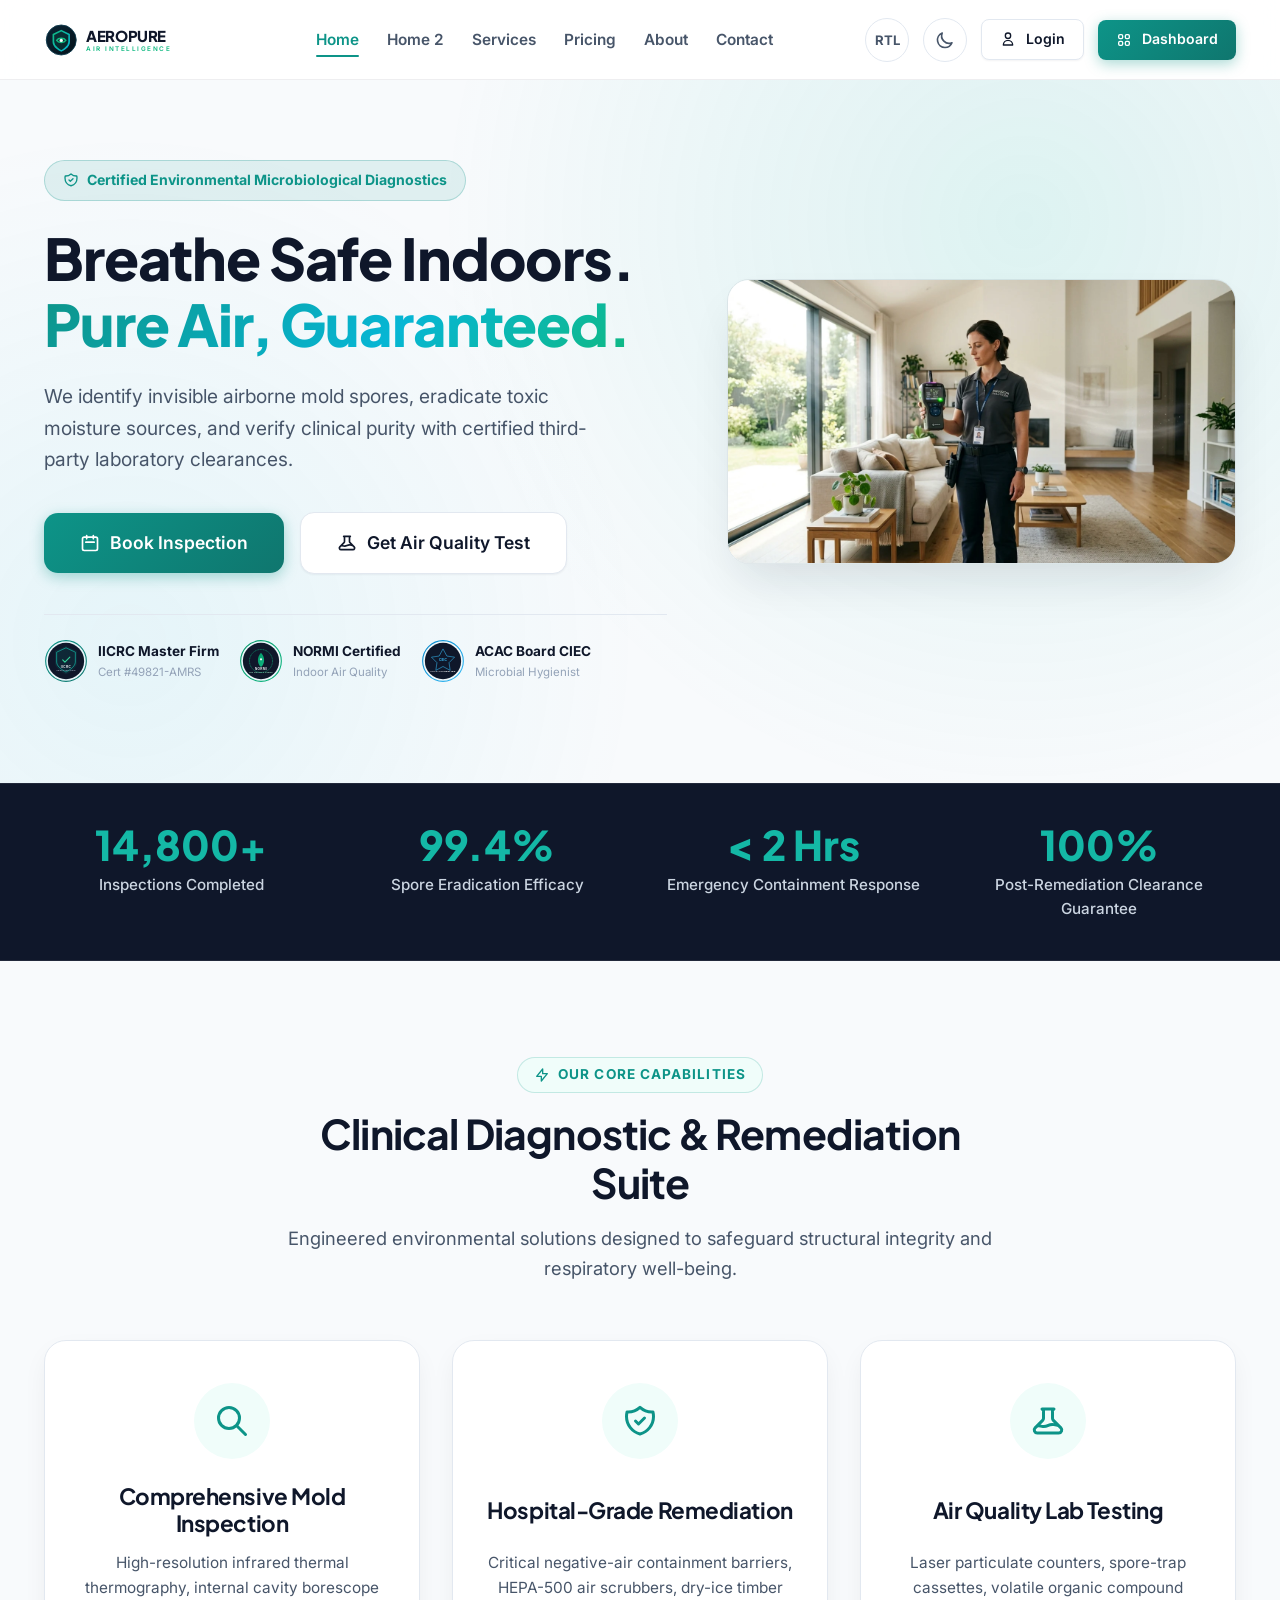
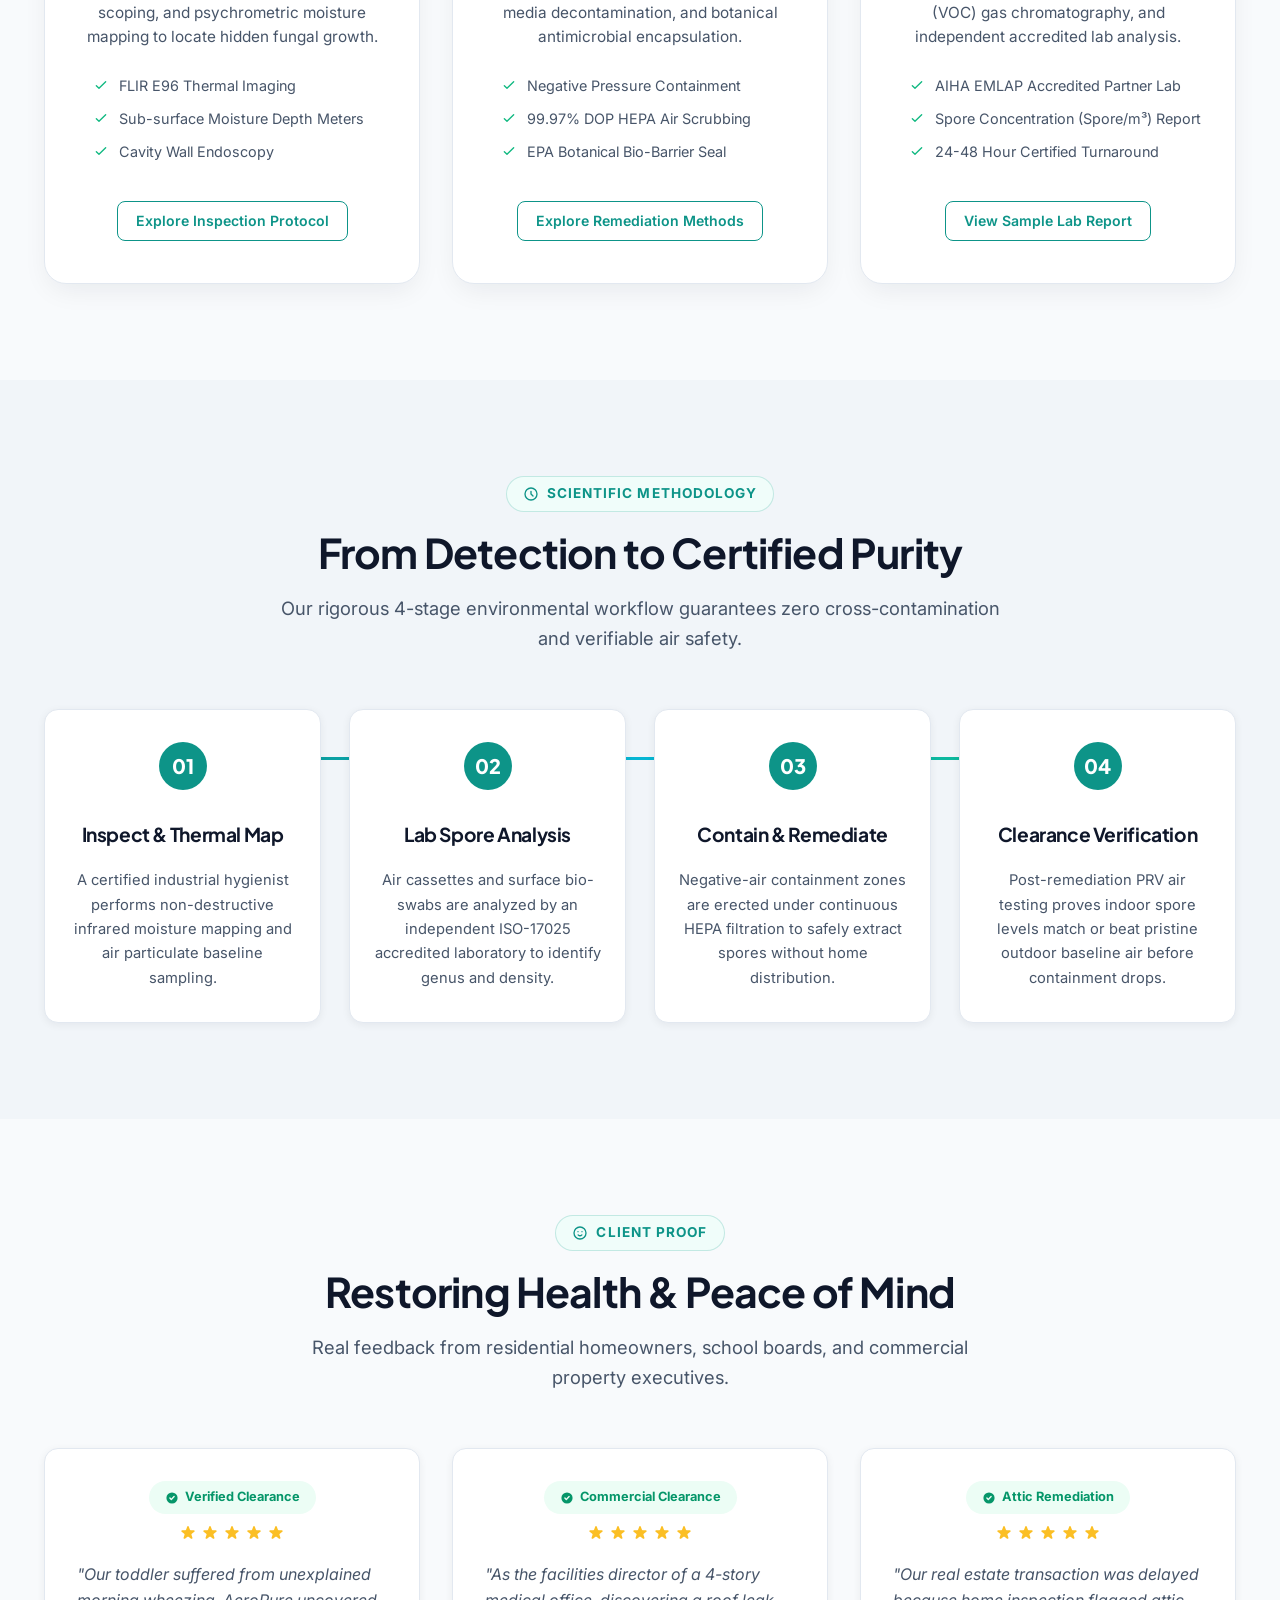
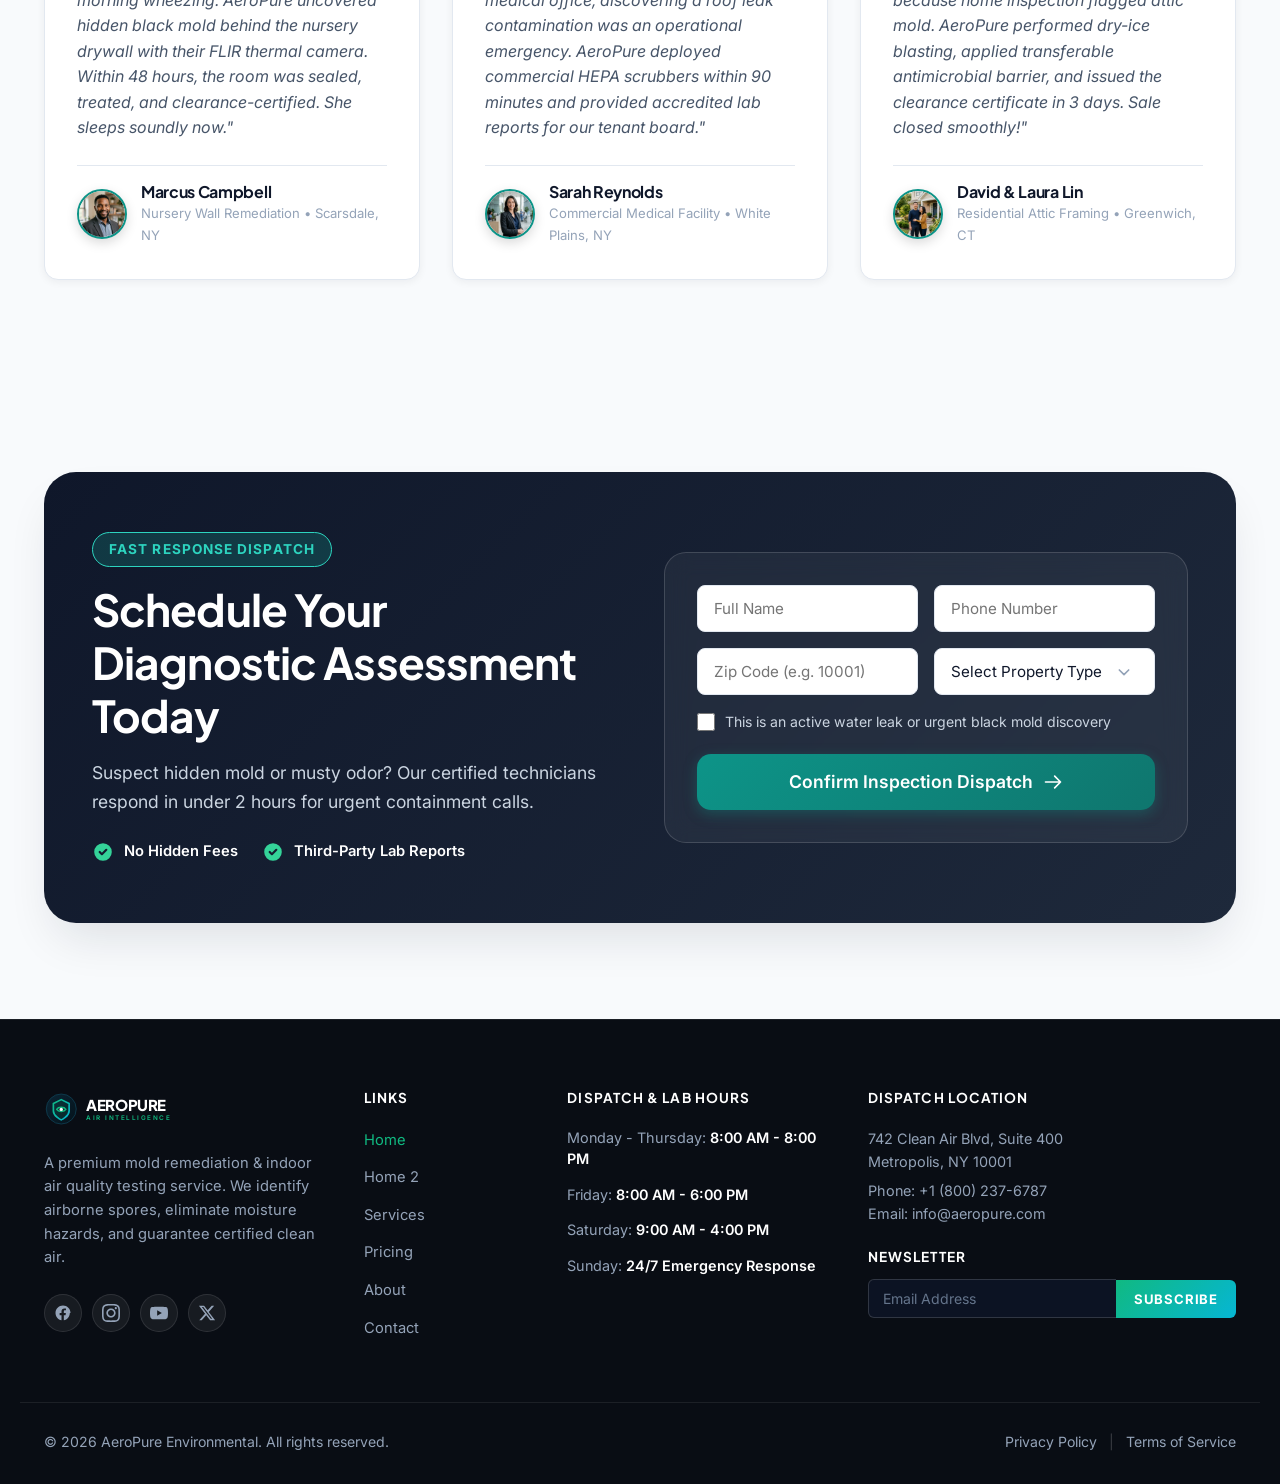
==== index.html @ 7d89300d "1" ====
<!DOCTYPE html>
<html lang="en" data-theme="light" dir="ltr">
<head>
  <meta charset="UTF-8">
  <meta name="viewport" content="width=device-width, initial-scale=1.0">
  <title>AeroPure | Mold Remediation & Air Quality Testing</title>
  <meta name="description" content="Certified mold inspection, medical-grade remediation & air quality lab testing. Breathe safe with IICRC-certified hygienists and 100% clearance guarantee.">
  <meta name="keywords" content="mold remediation, air quality testing, mold inspection, indoor air quality, toxic mold removal, IICRC certified">
  <link rel="canonical" href="https://aeropure-environmental.com/">
  
  <!-- OpenGraph / Social -->
  <meta property="og:type" content="website">
  <meta property="og:title" content="AeroPure | Mold Remediation & Air Quality Testing">
  <meta property="og:description" content="Certified mold inspection, medical-grade remediation & air quality lab testing. Breathe safe indoors.">
  <meta property="og:image" content="assets/images/hero-technician.webp">

  <!-- Favicon -->
  <link rel="icon" type="image/svg+xml" href="assets/images/favicon.svg">

  <!-- Core Stylesheets -->
  <link rel="stylesheet" href="assets/css/style.css">
  <link rel="stylesheet" href="assets/css/dark-mode.css">
  <link rel="stylesheet" href="assets/css/rtl.css">

  <!-- JSON-LD LocalBusiness & Service Schema -->
  <script type="application/ld+json">
  {
    "@context": "https://schema.org",
    "@type": "LocalBusiness",
    "name": "AeroPure Environmental Health Services",
    "image": "assets/images/hero-technician.webp",
    "telephone": "+1-800-237-6787",
    "email": "dispatch@aeropure-environmental.com",
    "address": {
      "@type": "PostalAddress",
      "streetAddress": "742 Clean Air Boulevard, Suite 400",
      "addressLocality": "Metro City",
      "addressRegion": "NY",
      "postalCode": "10001",
      "addressCountry": "US"
    },
    "geo": {
      "@type": "GeoCoordinates",
      "latitude": 40.7128,
      "longitude": -74.0060
    },
    "openingHoursSpecification": {
      "@type": "OpeningHoursSpecification",
      "dayOfWeek": ["Monday","Tuesday","Wednesday","Thursday","Friday","Saturday","Sunday"],
      "opens": "00:00",
      "closes": "23:59"
    },
    "hasOfferCatalog": {
      "@type": "OfferCatalog",
      "name": "Environmental Diagnostics & Remediation",
      "itemListElement": [
        {
          "@type": "Offer",
          "itemOffered": {
            "@type": "Service",
            "name": "Thermal Infrared Mold Inspection"
          }
        },
        {
          "@type": "Offer",
          "itemOffered": {
            "@type": "Service",
            "name": "Laboratory Spore Trap Air Quality Testing"
          }
        },
        {
          "@type": "Offer",
          "itemOffered": {
            "@type": "Service",
            "name": "Medical-Grade Negative Air Remediation"
          }
        }
      ]
    }
  }
  </script>
</head>
<body>

  <!-- Site Header -->
  <header class="site-header" id="siteHeader">
    <div class="container header-inner">
      <!-- Brand Logo -->
      <a href="index.html" class="brand-logo" aria-label="AeroPure Environmental Homepage">
        <svg viewBox="0 0 240 50" width="180" height="38">
          <defs>
            <linearGradient id="logo-bg-grad" x1="0%" y1="0%" x2="100%" y2="100%">
              <stop offset="0%" stop-color="#0B2535"/>
              <stop offset="100%" stop-color="#04121A"/>
            </linearGradient>
            <linearGradient id="logo-grad" x1="0%" y1="0%" x2="100%" y2="100%">
              <stop offset="0%" stop-color="#10B981"/>
              <stop offset="100%" stop-color="#06B6D4"/>
            </linearGradient>
          </defs>
          <g transform="translate(2, 4)">
            <circle cx="21" cy="21" r="20" fill="url(#logo-bg-grad)" stroke="#0E3B4F" stroke-width="1.2"/>
            <path d="M21 8.5 L31.5 13.8 V23.5 C31.5 30.5 21 35.5 21 35.5 C21 35.5 10.5 30.5 10.5 23.5 V13.8 Z" fill="rgba(16, 185, 129, 0.12)" stroke="url(#logo-grad)" stroke-width="2.2" stroke-linejoin="round" stroke-linecap="round"/>
            <path d="M14.8 21.5 C17 17.8 25 17.8 27.2 21.5 C25 25.2 17 25.2 14.8 21.5 Z" fill="none" stroke="#10B981" stroke-width="1.8" stroke-linejoin="round"/>
            <circle cx="21" cy="21.5" r="2.2" fill="#FFFFFF"/>
          </g>
          <text x="56" y="27" font-family="'Plus Jakarta Sans', sans-serif" font-size="20" font-weight="800" fill="currentColor" letter-spacing="-0.5">AEROPURE</text>
          <text x="56" y="40" font-family="'Inter', sans-serif" font-size="8.5" font-weight="600" fill="#10B981" letter-spacing="2">AIR INTELLIGENCE</text>
        </svg>
      </a>

      <!-- Primary Navigation -->
      <nav class="main-nav" aria-label="Primary Navigation">
        <ul class="nav-links">
          <li><a href="index.html" class="nav-link active">Home</a></li>
          <li><a href="pages/home-2.html" class="nav-link">Home 2</a></li>
          <li><a href="pages/services.html" class="nav-link">Services</a></li>
          <li><a href="pages/pricing.html" class="nav-link">Pricing</a></li>
          <li><a href="pages/about.html" class="nav-link">About</a></li>
          <li><a href="pages/contact.html" class="nav-link">Contact</a></li>
        </ul>
      </nav>

      <!-- Action Utilities -->
      <div class="header-actions">
        <!-- RTL Switcher -->
        <button type="button" class="icon-toggle-btn rtl-toggle-btn" title="Toggle RTL / LTR layout" aria-label="Toggle RTL layout">
          <span style="font-weight:700; font-size:0.82rem;">RTL</span>
        </button>

        <!-- Dark/Light Mode Switcher -->
        <button type="button" class="icon-toggle-btn theme-toggle-btn" title="Toggle Dark/Light Mode" aria-label="Toggle theme">
          <svg class="icon-moon" fill="none" stroke="currentColor" viewBox="0 0 24 24">
            <path stroke-linecap="round" stroke-linejoin="round" stroke-width="2" d="M20.354 15.354A9 9 0 018.646 3.646 9.003 9.003 0 0012 21a9.003 9.003 0 008.354-5.646z"/>
          </svg>
          <svg class="icon-sun" fill="none" stroke="currentColor" viewBox="0 0 24 24" style="display:none;">
            <path stroke-linecap="round" stroke-linejoin="round" stroke-width="2" d="M12 3v1m0 16v1m9-9h-1M4 12H3m15.364 6.364l-.707-.707M6.343 6.343l-.707-.707m12.728 0l-.707.707M6.343 17.657l-.707.707M16 12a4 4 0 11-8 0 4 4 0 018 0z"/>
          </svg>
        </button>

        <!-- Login & Dashboard Action Buttons -->
        <a href="pages/login.html" class="btn btn-secondary btn-sm" id="navLoginBtn">
          <svg width="16" height="16" fill="none" stroke="currentColor" viewBox="0 0 24 24">
            <path stroke-linecap="round" stroke-linejoin="round" stroke-width="2" d="M16 7a4 4 0 11-8 0 4 4 0 018 0zM12 14a7 7 0 00-7 7h14a7 7 0 00-7-7z"/>
          </svg>
          <span>Login</span>
        </a>
        <a href="pages/dashboard.html" class="btn btn-primary btn-sm" id="navDashBtn">
          <svg width="16" height="16" fill="none" stroke="currentColor" viewBox="0 0 24 24">
            <path stroke-linecap="round" stroke-linejoin="round" stroke-width="2" d="M4 6a2 2 0 012-2h2a2 2 0 012 2v2a2 2 0 01-2 2H6a2 2 0 01-2-2V6zM14 6a2 2 0 012-2h2a2 2 0 012 2v2a2 2 0 01-2 2h-2a2 2 0 01-2-2V6zM4 16a2 2 0 012-2h2a2 2 0 012 2v2a2 2 0 01-2 2H6a2 2 0 01-2-2v-2zM14 16a2 2 0 012-2h2a2 2 0 012 2v2a2 2 0 01-2 2h-2a2 2 0 01-2-2v-2z"/>
          </svg>
          <span>Dashboard</span>
        </a>

        <!-- Mobile Hamburger Button -->
        <button type="button" class="mobile-menu-toggle" aria-label="Open mobile navigation menu" aria-expanded="false">
          <svg fill="none" stroke="currentColor" viewBox="0 0 24 24">
            <path stroke-linecap="round" stroke-linejoin="round" stroke-width="2" d="M4 6h16M4 12h16M4 18h16"/>
          </svg>
        </button>
      </div>
    </div>
  </header>

  <!-- Mobile Drawer Menu -->
  <div class="drawer-backdrop"></div>
  <aside class="mobile-nav-drawer" aria-label="Mobile Navigation">
    <div class="drawer-header">
      <a href="index.html" class="brand-logo" aria-label="AeroPure Environmental Homepage">
        <svg viewBox="0 0 240 50" width="180" height="38">
          <defs>
            <linearGradient id="logo-bg-grad-drawer" x1="0%" y1="0%" x2="100%" y2="100%">
              <stop offset="0%" stop-color="#0B2535"/>
              <stop offset="100%" stop-color="#04121A"/>
            </linearGradient>
            <linearGradient id="logo-grad-drawer" x1="0%" y1="0%" x2="100%" y2="100%">
              <stop offset="0%" stop-color="#10B981"/>
              <stop offset="100%" stop-color="#06B6D4"/>
            </linearGradient>
          </defs>
          <g transform="translate(2, 4)">
            <circle cx="21" cy="21" r="20" fill="url(#logo-bg-grad-drawer)" stroke="#0E3B4F" stroke-width="1.2"/>
            <path d="M21 8.5 L31.5 13.8 V23.5 C31.5 30.5 21 35.5 21 35.5 C21 35.5 10.5 30.5 10.5 23.5 V13.8 Z" fill="rgba(16, 185, 129, 0.12)" stroke="url(#logo-grad-drawer)" stroke-width="2.2" stroke-linejoin="round" stroke-linecap="round"/>
            <path d="M14.8 21.5 C17 17.8 25 17.8 27.2 21.5 C25 25.2 17 25.2 14.8 21.5 Z" fill="none" stroke="#10B981" stroke-width="1.8" stroke-linejoin="round"/>
            <circle cx="21" cy="21.5" r="2.2" fill="#FFFFFF"/>
          </g>
          <text x="56" y="27" font-family="'Plus Jakarta Sans', sans-serif" font-size="20" font-weight="800" fill="currentColor" letter-spacing="-0.5">AEROPURE</text>
          <text x="56" y="40" font-family="'Inter', sans-serif" font-size="8.5" font-weight="600" fill="#10B981" letter-spacing="2">AIR INTELLIGENCE</text>
        </svg>
      </a>
      <button type="button" class="drawer-close-btn icon-toggle-btn" aria-label="Close menu">
        <svg width="20" height="20" fill="none" stroke="currentColor" viewBox="0 0 24 24">
          <path stroke-linecap="round" stroke-linejoin="round" stroke-width="2" d="M6 18L18 6M6 6l12 12"/>
        </svg>
      </button>
    </div>
    <ul class="drawer-nav-list">
      <li><a href="index.html" class="drawer-nav-link active">Home</a></li>
      <li><a href="pages/home-2.html" class="drawer-nav-link">Home 2</a></li>
      <li><a href="pages/services.html" class="drawer-nav-link">Services</a></li>
      <li><a href="pages/pricing.html" class="drawer-nav-link">Pricing</a></li>
      <li><a href="pages/about.html" class="drawer-nav-link">About</a></li>
      <li><a href="pages/contact.html" class="drawer-nav-link">Contact</a></li>
    </ul>
    <div class="drawer-footer-actions">
      <div class="drawer-tools-row">
        <!-- RTL Switcher -->
        <button type="button" class="icon-toggle-btn rtl-toggle-btn" title="Toggle RTL / LTR layout" aria-label="Toggle RTL layout">
          <span style="font-weight:700; font-size:0.82rem;">RTL</span>
        </button>
        <!-- Dark/Light Mode Switcher -->
        <button type="button" class="icon-toggle-btn theme-toggle-btn" title="Toggle Dark/Light Mode" aria-label="Toggle theme">
          <svg class="icon-moon" fill="none" stroke="currentColor" viewBox="0 0 24 24">
            <path stroke-linecap="round" stroke-linejoin="round" stroke-width="2" d="M20.354 15.354A9 9 0 018.646 3.646 9.003 9.003 0 0012 21a9.003 9.003 0 008.354-5.646z"/>
          </svg>
          <svg class="icon-sun" fill="none" stroke="currentColor" viewBox="0 0 24 24" style="display:none;">
            <path stroke-linecap="round" stroke-linejoin="round" stroke-width="2" d="M12 3v1m0 16v1m9-9h-1M4 12H3m15.364 6.364l-.707-.707M6.343 6.343l-.707-.707m12.728 0l-.707.707M6.343 17.657l-.707.707M16 12a4 4 0 11-8 0 4 4 0 018 0z"/>
          </svg>
        </button>
      </div>
      <div class="drawer-cta-btns">
        <a href="pages/login.html" class="btn btn-secondary btn-sm">
          <svg width="16" height="16" fill="none" stroke="currentColor" viewBox="0 0 24 24">
            <path stroke-linecap="round" stroke-linejoin="round" stroke-width="2" d="M16 7a4 4 0 11-8 0 4 4 0 018 0zM12 14a7 7 0 00-7 7h14a7 7 0 00-7-7z"/>
          </svg>
          <span>Login</span>
        </a>
        <a href="pages/dashboard.html" class="btn btn-primary btn-sm">
          <svg width="16" height="16" fill="none" stroke="currentColor" viewBox="0 0 24 24">
            <path stroke-linecap="round" stroke-linejoin="round" stroke-width="2" d="M4 6a2 2 0 012-2h2a2 2 0 012 2v2a2 2 0 01-2 2H6a2 2 0 01-2-2V6zM14 6a2 2 0 012-2h2a2 2 0 012 2v2a2 2 0 01-2 2h-2a2 2 0 01-2-2V6zM4 16a2 2 0 012-2h2a2 2 0 012 2v2a2 2 0 01-2 2H6a2 2 0 01-2-2v-2zM14 16a2 2 0 012-2h2a2 2 0 012 2v2a2 2 0 01-2 2h-2a2 2 0 01-2-2v-2z"/>
          </svg>
          <span>Dashboard</span>
        </a>
      </div>
    </div>
  </aside>

  <main>
    <!-- ==========================================================================
         SECTION 1: HERO (Theme: "Breathe Safe Indoors" - Reassurance & Trust)
         ========================================================================== -->
    <section class="hero-home-1">
      <div class="container hero-grid">
        <div class="hero-content">
          <div class="hero-tag">
            <svg width="16" height="16" fill="none" stroke="currentColor" viewBox="0 0 24 24">
              <path stroke-linecap="round" stroke-linejoin="round" stroke-width="2" d="M9 12l2 2 4-4m5.618-4.016A11.955 11.955 0 0112 2.944a11.955 11.955 0 01-8.618 3.04A12.02 12.02 0 003 9c0 5.591 3.824 10.29 9 11.622 5.176-1.332 9-6.03 9-11.622 0-1.042-.133-2.052-.382-3.016z"/>
            </svg>
            <span>Certified Environmental Microbiological Diagnostics</span>
          </div>
          <h1 class="hero-title">
            Breathe Safe Indoors.<br>
            <span class="text-gradient">Pure Air, Guaranteed.</span>
          </h1>
          <p class="hero-description">
            We identify invisible airborne mold spores, eradicate toxic moisture sources, and verify clinical purity with certified third-party laboratory clearances.
          </p>

          <!-- Dual CTA -->
          <div class="hero-cta-group">
            <a href="pages/contact.html" class="btn btn-primary btn-lg" id="heroBookBtn">
              <svg width="20" height="20" fill="none" stroke="currentColor" viewBox="0 0 24 24">
                <path stroke-linecap="round" stroke-linejoin="round" stroke-width="2" d="M8 7V3m8 4V3m-9 8h10M5 21h14a2 2 0 002-2V7a2 2 0 00-2-2H5a2 2 0 00-2 2v12a2 2 0 002 2z"/>
              </svg>
              <span>Book Inspection</span>
            </a>
            <a href="pages/services.html#testing" class="btn btn-secondary btn-lg" id="heroTestBtn">
              <svg width="20" height="20" fill="none" stroke="currentColor" viewBox="0 0 24 24">
                <path stroke-linecap="round" stroke-linejoin="round" stroke-width="2" d="M19.428 15.428a2 2 0 00-1.022-.547l-2.387-.477a6 6 0 00-3.86.517l-.318.158a6 6 0 01-3.86.517L6.05 15.21a2 2 0 00-1.806.547M8 4h8l-1 1v5.172a2 2 0 00.586 1.414l5 5c1.26 1.26.367 3.414-1.415 3.414H4.828c-1.782 0-2.674-2.154-1.414-3.414l5-5A2 2 0 009 10.172V5L8 4z"/>
              </svg>
              <span>Get Air Quality Test</span>
            </a>
          </div>

          <!-- Trust Badges Strip -->
          <div class="hero-trust-badges">
            <div class="badge-item">
              <img src="assets/images/iicrc-badge.svg" alt="IICRC Certified Clean Trust Badge" width="44" height="44" loading="eager">
              <div class="badge-text">
                <span class="badge-title">IICRC Master Firm</span>
                <span class="badge-sub">Cert #49821-AMRS</span>
              </div>
            </div>
            <div class="badge-item">
              <img src="assets/images/normi-badge.svg" alt="NORMI Air Quality Certified" width="44" height="44" loading="eager">
              <div class="badge-text">
                <span class="badge-title">NORMI Certified</span>
                <span class="badge-sub">Indoor Air Quality</span>
              </div>
            </div>
            <div class="badge-item">
              <img src="assets/images/acac-badge.svg" alt="ACAC Accredited Council" width="44" height="44" loading="eager">
              <div class="badge-text">
                <span class="badge-title">ACAC Board CIEC</span>
                <span class="badge-sub">Microbial Hygienist</span>
              </div>
            </div>
          </div>
        </div>

        <!-- Hero Media Frame -->
        <div class="hero-media-wrapper">
          <div class="hero-image-frame">
            <img src="assets/images/hero-technician.webp" alt="Certified environmental hygienist testing indoor air quality with laser particle counter in clean residence" width="600" height="420" loading="eager">
          </div>
        </div>
      </div>
    </section>

    <!-- ==========================================================================
         SECTION 2: TRUST STRIP (Live Stats Bar)
         ========================================================================== -->
    <section class="trust-strip" aria-label="AeroPure Performance Milestones">
      <div class="container">
        <div class="trust-stats-grid">
          <div class="stat-item">
            <span class="stat-number">14,800+</span>
            <span class="stat-label">Inspections Completed</span>
          </div>
          <div class="stat-item">
            <span class="stat-number">99.4%</span>
            <span class="stat-label">Spore Eradication Efficacy</span>
          </div>
          <div class="stat-item">
            <span class="stat-number">&lt; 2 Hrs</span>
            <span class="stat-label">Emergency Containment Response</span>
          </div>
          <div class="stat-item">
            <span class="stat-number">100%</span>
            <span class="stat-label">Post-Remediation Clearance Guarantee</span>
          </div>
        </div>
      </div>
    </section>

    <!-- ==========================================================================
         SECTION 3: SERVICES OVERVIEW (3D Tilt Cards - Section 8 Requirements)
         Strict rule: Centered icon + text inside in ALL viewports
         ========================================================================== -->
    <section class="section-padding" id="servicesOverview">
      <div class="container">
        <div class="section-header">
          <span class="section-badge">
            <svg fill="none" stroke="currentColor" viewBox="0 0 24 24">
              <path stroke-linecap="round" stroke-linejoin="round" stroke-width="2" d="M13 10V3L4 14h7v7l9-11h-7z"/>
            </svg>
            <span>Our Core Capabilities</span>
          </span>
          <h2 class="section-title">Clinical Diagnostic & Remediation Suite</h2>
          <p class="section-subtitle">Engineered environmental solutions designed to safeguard structural integrity and respiratory well-being.</p>
        </div>

        <div class="services-grid-3">
          <!-- Service Card 1: Mold Inspection (3D Tilt) -->
          <div class="tilt-card-container">
            <article class="tilt-card" tabindex="0">
              <div class="card-icon-wrapper">
                <span class="ripple-effect"></span>
                <svg fill="none" stroke="currentColor" viewBox="0 0 24 24">
                  <path stroke-linecap="round" stroke-linejoin="round" stroke-width="2" d="M21 21l-6-6m2-5a7 7 0 11-14 0 7 7 0 0114 0z"/>
                </svg>
              </div>
              <h3 class="tilt-card-title">Comprehensive Mold Inspection</h3>
              <p class="tilt-card-desc">
                High-resolution infrared thermal thermography, internal cavity borescope scoping, and psychrometric moisture mapping to locate hidden fungal growth.
              </p>
              <ul class="tilt-card-features">
                <li>
                  <svg fill="none" stroke="currentColor" viewBox="0 0 24 24"><path stroke-linecap="round" stroke-linejoin="round" stroke-width="2" d="M5 13l4 4L19 7"/></svg>
                  <span>FLIR E96 Thermal Imaging</span>
                </li>
                <li>
                  <svg fill="none" stroke="currentColor" viewBox="0 0 24 24"><path stroke-linecap="round" stroke-linejoin="round" stroke-width="2" d="M5 13l4 4L19 7"/></svg>
                  <span>Sub-surface Moisture Depth Meters</span>
                </li>
                <li>
                  <svg fill="none" stroke="currentColor" viewBox="0 0 24 24"><path stroke-linecap="round" stroke-linejoin="round" stroke-width="2" d="M5 13l4 4L19 7"/></svg>
                  <span>Cavity Wall Endoscopy</span>
                </li>
              </ul>
              <div class="tilt-card-action">
                <a href="pages/services.html#inspection" class="btn btn-outline-primary btn-sm">Explore Inspection Protocol</a>
              </div>
            </article>
          </div>

          <!-- Service Card 2: Mold Remediation (3D Tilt) -->
          <div class="tilt-card-container">
            <article class="tilt-card" tabindex="0">
              <div class="card-icon-wrapper">
                <span class="ripple-effect"></span>
                <svg fill="none" stroke="currentColor" viewBox="0 0 24 24">
                  <path stroke-linecap="round" stroke-linejoin="round" stroke-width="2" d="M9 12l2 2 4-4m5.618-4.016A11.955 11.955 0 0112 2.944a11.955 11.955 0 01-8.618 3.04A12.02 12.02 0 003 9c0 5.591 3.824 10.29 9 11.622 5.176-1.332 9-6.03 9-11.622 0-1.042-.133-2.052-.382-3.016z"/>
                </svg>
              </div>
              <h3 class="tilt-card-title">Hospital-Grade Remediation</h3>
              <p class="tilt-card-desc">
                Critical negative-air containment barriers, HEPA-500 air scrubbers, dry-ice timber media decontamination, and botanical antimicrobial encapsulation.
              </p>
              <ul class="tilt-card-features">
                <li>
                  <svg fill="none" stroke="currentColor" viewBox="0 0 24 24"><path stroke-linecap="round" stroke-linejoin="round" stroke-width="2" d="M5 13l4 4L19 7"/></svg>
                  <span>Negative Pressure Containment</span>
                </li>
                <li>
                  <svg fill="none" stroke="currentColor" viewBox="0 0 24 24"><path stroke-linecap="round" stroke-linejoin="round" stroke-width="2" d="M5 13l4 4L19 7"/></svg>
                  <span>99.97% DOP HEPA Air Scrubbing</span>
                </li>
                <li>
                  <svg fill="none" stroke="currentColor" viewBox="0 0 24 24"><path stroke-linecap="round" stroke-linejoin="round" stroke-width="2" d="M5 13l4 4L19 7"/></svg>
                  <span>EPA Botanical Bio-Barrier Seal</span>
                </li>
              </ul>
              <div class="tilt-card-action">
                <a href="pages/services.html#remediation" class="btn btn-outline-primary btn-sm">Explore Remediation Methods</a>
              </div>
            </article>
          </div>

          <!-- Service Card 3: Air Quality Testing (3D Tilt) -->
          <div class="tilt-card-container">
            <article class="tilt-card" tabindex="0">
              <div class="card-icon-wrapper">
                <span class="ripple-effect"></span>
                <svg fill="none" stroke="currentColor" viewBox="0 0 24 24">
                  <path stroke-linecap="round" stroke-linejoin="round" stroke-width="2" d="M19.428 15.428a2 2 0 00-1.022-.547l-2.387-.477a6 6 0 00-3.86.517l-.318.158a6 6 0 01-3.86.517L6.05 15.21a2 2 0 00-1.806.547M8 4h8l-1 1v5.172a2 2 0 00.586 1.414l5 5c1.26 1.26.367 3.414-1.415 3.414H4.828c-1.782 0-2.674-2.154-1.414-3.414l5-5A2 2 0 009 10.172V5L8 4z"/>
                </svg>
              </div>
              <h3 class="tilt-card-title">Air Quality Lab Testing</h3>
              <p class="tilt-card-desc">
                Laser particulate counters, spore-trap cassettes, volatile organic compound (VOC) gas chromatography, and independent accredited lab analysis.
              </p>
              <ul class="tilt-card-features">
                <li>
                  <svg fill="none" stroke="currentColor" viewBox="0 0 24 24"><path stroke-linecap="round" stroke-linejoin="round" stroke-width="2" d="M5 13l4 4L19 7"/></svg>
                  <span>AIHA EMLAP Accredited Partner Lab</span>
                </li>
                <li>
                  <svg fill="none" stroke="currentColor" viewBox="0 0 24 24"><path stroke-linecap="round" stroke-linejoin="round" stroke-width="2" d="M5 13l4 4L19 7"/></svg>
                  <span>Spore Concentration (Spore/m³) Report</span>
                </li>
                <li>
                  <svg fill="none" stroke="currentColor" viewBox="0 0 24 24"><path stroke-linecap="round" stroke-linejoin="round" stroke-width="2" d="M5 13l4 4L19 7"/></svg>
                  <span>24-48 Hour Certified Turnaround</span>
                </li>
              </ul>
              <div class="tilt-card-action">
                <a href="pages/services.html#testing" class="btn btn-outline-primary btn-sm">View Sample Lab Report</a>
              </div>
            </article>
          </div>
        </div>
      </div>
    </section>

    <!-- ==========================================================================
         SECTION 4: HOW IT WORKS (4-Step Timeline)
         ========================================================================== -->
    <section class="section-padding timeline-section" aria-label="Our 4-Step Remediation Process">
      <div class="container">
        <div class="section-header">
          <span class="section-badge">
            <svg fill="none" stroke="currentColor" viewBox="0 0 24 24">
              <path stroke-linecap="round" stroke-linejoin="round" stroke-width="2" d="M12 8v4l3 3m6-3a9 9 0 11-18 0 9 9 0 0118 0z"/>
            </svg>
            <span>Scientific Methodology</span>
          </span>
          <h2 class="section-title">From Detection to Certified Purity</h2>
          <p class="section-subtitle">Our rigorous 4-stage environmental workflow guarantees zero cross-contamination and verifiable air safety.</p>
        </div>

        <div class="timeline-steps">
          <!-- Step 1 -->
          <div class="timeline-card">
            <div class="step-number">01</div>
            <h3 class="step-title">Inspect & Thermal Map</h3>
            <p class="step-desc">A certified industrial hygienist performs non-destructive infrared moisture mapping and air particulate baseline sampling.</p>
          </div>
          <!-- Step 2 -->
          <div class="timeline-card">
            <div class="step-number">02</div>
            <h3 class="step-title">Lab Spore Analysis</h3>
            <p class="step-desc">Air cassettes and surface bio-swabs are analyzed by an independent ISO-17025 accredited laboratory to identify genus and density.</p>
          </div>
          <!-- Step 3 -->
          <div class="timeline-card">
            <div class="step-number">03</div>
            <h3 class="step-title">Contain & Remediate</h3>
            <p class="step-desc">Negative-air containment zones are erected under continuous HEPA filtration to safely extract spores without home distribution.</p>
          </div>
          <!-- Step 4 -->
          <div class="timeline-card">
            <div class="step-number">04</div>
            <h3 class="step-title">Clearance Verification</h3>
            <p class="step-desc">Post-remediation PRV air testing proves indoor spore levels match or beat pristine outdoor baseline air before containment drops.</p>
          </div>
        </div>
      </div>
    </section>

    <!-- ==========================================================================
         SECTION 5: TESTIMONIALS (Reviews with Before/After Context)
         ========================================================================== -->
    <section class="section-padding" id="testimonials">
      <div class="container">
        <div class="section-header">
          <span class="section-badge">
            <svg fill="none" stroke="currentColor" viewBox="0 0 24 24">
              <path stroke-linecap="round" stroke-linejoin="round" stroke-width="2" d="M14.828 14.828a4 4 0 01-5.656 0M9 10h.01M15 10h.01M21 12a9 9 0 11-18 0 9 9 0 0118 0z"/>
            </svg>
            <span>Client Proof</span>
          </span>
          <h2 class="section-title">Restoring Health & Peace of Mind</h2>
          <p class="section-subtitle">Real feedback from residential homeowners, school boards, and commercial property executives.</p>
        </div>

        <div class="testimonials-grid">
          <!-- Testimonial 1 -->
          <div class="testimonial-card">
            <div>
              <div class="testimonial-header">
                <span class="verified-badge">
                  <svg fill="currentColor" viewBox="0 0 20 20"><path fill-rule="evenodd" d="M10 18a8 8 0 100-16 8 8 0 000 16zm3.707-9.293a1 1 0 00-1.414-1.414L9 10.586 7.707 9.293a1 1 0 00-1.414 1.414l2 2a1 1 0 001.414 0l4-4z" clip-rule="evenodd"/></svg>
                  Verified Clearance
                </span>
                <div class="star-rating" aria-label="5 out of 5 stars">
                  <svg viewBox="0 0 20 20"><path d="M9.049 2.927c.3-.921 1.603-.921 1.902 0l1.07 3.292a1 1 0 00.95.69h3.462c.969 0 1.371 1.24.588 1.81l-2.8 2.034a1 1 0 00-.364 1.118l1.07 3.292c.3.921-.755 1.688-1.54 1.118l-2.8-2.034a1 1 0 00-1.175 0l-2.8 2.034c-.784.57-1.838-.197-1.539-1.118l1.07-3.292a1 1 0 00-.364-1.118L2.98 8.72c-.783-.57-.38-1.81.588-1.81h3.461a1 1 0 00.951-.69l1.07-3.292z"/></svg>
                  <svg viewBox="0 0 20 20"><path d="M9.049 2.927c.3-.921 1.603-.921 1.902 0l1.07 3.292a1 1 0 00.95.69h3.462c.969 0 1.371 1.24.588 1.81l-2.8 2.034a1 1 0 00-.364 1.118l1.07 3.292c.3.921-.755 1.688-1.54 1.118l-2.8-2.034a1 1 0 00-1.175 0l-2.8 2.034c-.784.57-1.838-.197-1.539-1.118l1.07-3.292a1 1 0 00-.364-1.118L2.98 8.72c-.783-.57-.38-1.81.588-1.81h3.461a1 1 0 00.951-.69l1.07-3.292z"/></svg>
                  <svg viewBox="0 0 20 20"><path d="M9.049 2.927c.3-.921 1.603-.921 1.902 0l1.07 3.292a1 1 0 00.95.69h3.462c.969 0 1.371 1.24.588 1.81l-2.8 2.034a1 1 0 00-.364 1.118l1.07 3.292c.3.921-.755 1.688-1.54 1.118l-2.8-2.034a1 1 0 00-1.175 0l-2.8 2.034c-.784.57-1.838-.197-1.539-1.118l1.07-3.292a1 1 0 00-.364-1.118L2.98 8.72c-.783-.57-.38-1.81.588-1.81h3.461a1 1 0 00.951-.69l1.07-3.292z"/></svg>
                  <svg viewBox="0 0 20 20"><path d="M9.049 2.927c.3-.921 1.603-.921 1.902 0l1.07 3.292a1 1 0 00.95.69h3.462c.969 0 1.371 1.24.588 1.81l-2.8 2.034a1 1 0 00-.364 1.118l1.07 3.292c.3.921-.755 1.688-1.54 1.118l-2.8-2.034a1 1 0 00-1.175 0l-2.8 2.034c-.784.57-1.838-.197-1.539-1.118l1.07-3.292a1 1 0 00-.364-1.118L2.98 8.72c-.783-.57-.38-1.81.588-1.81h3.461a1 1 0 00.951-.69l1.07-3.292z"/></svg>
                  <svg viewBox="0 0 20 20"><path d="M9.049 2.927c.3-.921 1.603-.921 1.902 0l1.07 3.292a1 1 0 00.95.69h3.462c.969 0 1.371 1.24.588 1.81l-2.8 2.034a1 1 0 00-.364 1.118l1.07 3.292c.3.921-.755 1.688-1.54 1.118l-2.8-2.034a1 1 0 00-1.175 0l-2.8 2.034c-.784.57-1.838-.197-1.539-1.118l1.07-3.292a1 1 0 00-.364-1.118L2.98 8.72c-.783-.57-.38-1.81.588-1.81h3.461a1 1 0 00.951-.69l1.07-3.292z"/></svg>
                </div>
              </div>
              <p class="testimonial-quote">
                "Our toddler suffered from unexplained morning wheezing. AeroPure uncovered hidden black mold behind the nursery drywall with their FLIR thermal camera. Within 48 hours, the room was sealed, treated, and clearance-certified. She sleeps soundly now."
              </p>
            </div>
            <div class="testimonial-client">
              <img src="assets/images/client-marcus.jpg" alt="Marcus Campbell" class="client-avatar" width="50" height="50">
              <div class="client-meta">
                <h4>Marcus Campbell</h4>
                <p>Nursery Wall Remediation &bull; Scarsdale, NY</p>
              </div>
            </div>
          </div>

          <!-- Testimonial 2 -->
          <div class="testimonial-card">
            <div>
              <div class="testimonial-header">
                <span class="verified-badge">
                  <svg fill="currentColor" viewBox="0 0 20 20"><path fill-rule="evenodd" d="M10 18a8 8 0 100-16 8 8 0 000 16zm3.707-9.293a1 1 0 00-1.414-1.414L9 10.586 7.707 9.293a1 1 0 00-1.414 1.414l2 2a1 1 0 001.414 0l4-4z" clip-rule="evenodd"/></svg>
                  Commercial Clearance
                </span>
                <div class="star-rating" aria-label="5 out of 5 stars">
                  <svg viewBox="0 0 20 20"><path d="M9.049 2.927c.3-.921 1.603-.921 1.902 0l1.07 3.292a1 1 0 00.95.69h3.462c.969 0 1.371 1.24.588 1.81l-2.8 2.034a1 1 0 00-.364 1.118l1.07 3.292c.3.921-.755 1.688-1.54 1.118l-2.8-2.034a1 1 0 00-1.175 0l-2.8 2.034c-.784.57-1.838-.197-1.539-1.118l1.07-3.292a1 1 0 00-.364-1.118L2.98 8.72c-.783-.57-.38-1.81.588-1.81h3.461a1 1 0 00.951-.69l1.07-3.292z"/></svg>
                  <svg viewBox="0 0 20 20"><path d="M9.049 2.927c.3-.921 1.603-.921 1.902 0l1.07 3.292a1 1 0 00.95.69h3.462c.969 0 1.371 1.24.588 1.81l-2.8 2.034a1 1 0 00-.364 1.118l1.07 3.292c.3.921-.755 1.688-1.54 1.118l-2.8-2.034a1 1 0 00-1.175 0l-2.8 2.034c-.784.57-1.838-.197-1.539-1.118l1.07-3.292a1 1 0 00-.364-1.118L2.98 8.72c-.783-.57-.38-1.81.588-1.81h3.461a1 1 0 00.951-.69l1.07-3.292z"/></svg>
                  <svg viewBox="0 0 20 20"><path d="M9.049 2.927c.3-.921 1.603-.921 1.902 0l1.07 3.292a1 1 0 00.95.69h3.462c.969 0 1.371 1.24.588 1.81l-2.8 2.034a1 1 0 00-.364 1.118l1.07 3.292c.3.921-.755 1.688-1.54 1.118l-2.8-2.034a1 1 0 00-1.175 0l-2.8 2.034c-.784.57-1.838-.197-1.539-1.118l1.07-3.292a1 1 0 00-.364-1.118L2.98 8.72c-.783-.57-.38-1.81.588-1.81h3.461a1 1 0 00.951-.69l1.07-3.292z"/></svg>
                  <svg viewBox="0 0 20 20"><path d="M9.049 2.927c.3-.921 1.603-.921 1.902 0l1.07 3.292a1 1 0 00.95.69h3.462c.969 0 1.371 1.24.588 1.81l-2.8 2.034a1 1 0 00-.364 1.118l1.07 3.292c.3.921-.755 1.688-1.54 1.118l-2.8-2.034a1 1 0 00-1.175 0l-2.8 2.034c-.784.57-1.838-.197-1.539-1.118l1.07-3.292a1 1 0 00-.364-1.118L2.98 8.72c-.783-.57-.38-1.81.588-1.81h3.461a1 1 0 00.951-.69l1.07-3.292z"/></svg>
                  <svg viewBox="0 0 20 20"><path d="M9.049 2.927c.3-.921 1.603-.921 1.902 0l1.07 3.292a1 1 0 00.95.69h3.462c.969 0 1.371 1.24.588 1.81l-2.8 2.034a1 1 0 00-.364 1.118l1.07 3.292c.3.921-.755 1.688-1.54 1.118l-2.8-2.034a1 1 0 00-1.175 0l-2.8 2.034c-.784.57-1.838-.197-1.539-1.118l1.07-3.292a1 1 0 00-.364-1.118L2.98 8.72c-.783-.57-.38-1.81.588-1.81h3.461a1 1 0 00.951-.69l1.07-3.292z"/></svg>
                </div>
              </div>
              <p class="testimonial-quote">
                "As the facilities director of a 4-story medical office, discovering a roof leak contamination was an operational emergency. AeroPure deployed commercial HEPA scrubbers within 90 minutes and provided accredited lab reports for our tenant board."
              </p>
            </div>
            <div class="testimonial-client">
              <img src="assets/images/client-sarah.jpg" alt="Sarah Reynolds" class="client-avatar" width="50" height="50">
              <div class="client-meta">
                <h4>Sarah Reynolds</h4>
                <p>Commercial Medical Facility &bull; White Plains, NY</p>
              </div>
            </div>
          </div>

          <!-- Testimonial 3 -->
          <div class="testimonial-card">
            <div>
              <div class="testimonial-header">
                <span class="verified-badge">
                  <svg fill="currentColor" viewBox="0 0 20 20"><path fill-rule="evenodd" d="M10 18a8 8 0 100-16 8 8 0 000 16zm3.707-9.293a1 1 0 00-1.414-1.414L9 10.586 7.707 9.293a1 1 0 00-1.414 1.414l2 2a1 1 0 001.414 0l4-4z" clip-rule="evenodd"/></svg>
                  Attic Remediation
                </span>
                <div class="star-rating" aria-label="5 out of 5 stars">
                  <svg viewBox="0 0 20 20"><path d="M9.049 2.927c.3-.921 1.603-.921 1.902 0l1.07 3.292a1 1 0 00.95.69h3.462c.969 0 1.371 1.24.588 1.81l-2.8 2.034a1 1 0 00-.364 1.118l1.07 3.292c.3.921-.755 1.688-1.54 1.118l-2.8-2.034a1 1 0 00-1.175 0l-2.8 2.034c-.784.57-1.838-.197-1.539-1.118l1.07-3.292a1 1 0 00-.364-1.118L2.98 8.72c-.783-.57-.38-1.81.588-1.81h3.461a1 1 0 00.951-.69l1.07-3.292z"/></svg>
                  <svg viewBox="0 0 20 20"><path d="M9.049 2.927c.3-.921 1.603-.921 1.902 0l1.07 3.292a1 1 0 00.95.69h3.462c.969 0 1.371 1.24.588 1.81l-2.8 2.034a1 1 0 00-.364 1.118l1.07 3.292c.3.921-.755 1.688-1.54 1.118l-2.8-2.034a1 1 0 00-1.175 0l-2.8 2.034c-.784.57-1.838-.197-1.539-1.118l1.07-3.292a1 1 0 00-.364-1.118L2.98 8.72c-.783-.57-.38-1.81.588-1.81h3.461a1 1 0 00.951-.69l1.07-3.292z"/></svg>
                  <svg viewBox="0 0 20 20"><path d="M9.049 2.927c.3-.921 1.603-.921 1.902 0l1.07 3.292a1 1 0 00.95.69h3.462c.969 0 1.371 1.24.588 1.81l-2.8 2.034a1 1 0 00-.364 1.118l1.07 3.292c.3.921-.755 1.688-1.54 1.118l-2.8-2.034a1 1 0 00-1.175 0l-2.8 2.034c-.784.57-1.838-.197-1.539-1.118l1.07-3.292a1 1 0 00-.364-1.118L2.98 8.72c-.783-.57-.38-1.81.588-1.81h3.461a1 1 0 00.951-.69l1.07-3.292z"/></svg>
                  <svg viewBox="0 0 20 20"><path d="M9.049 2.927c.3-.921 1.603-.921 1.902 0l1.07 3.292a1 1 0 00.95.69h3.462c.969 0 1.371 1.24.588 1.81l-2.8 2.034a1 1 0 00-.364 1.118l1.07 3.292c.3.921-.755 1.688-1.54 1.118l-2.8-2.034a1 1 0 00-1.175 0l-2.8 2.034c-.784.57-1.838-.197-1.539-1.118l1.07-3.292a1 1 0 00-.364-1.118L2.98 8.72c-.783-.57-.38-1.81.588-1.81h3.461a1 1 0 00.951-.69l1.07-3.292z"/></svg>
                  <svg viewBox="0 0 20 20"><path d="M9.049 2.927c.3-.921 1.603-.921 1.902 0l1.07 3.292a1 1 0 00.95.69h3.462c.969 0 1.371 1.24.588 1.81l-2.8 2.034a1 1 0 00-.364 1.118l1.07 3.292c.3.921-.755 1.688-1.54 1.118l-2.8-2.034a1 1 0 00-1.175 0l-2.8 2.034c-.784.57-1.838-.197-1.539-1.118l1.07-3.292a1 1 0 00-.364-1.118L2.98 8.72c-.783-.57-.38-1.81.588-1.81h3.461a1 1 0 00.951-.69l1.07-3.292z"/></svg>
                </div>
              </div>
              <p class="testimonial-quote">
                "Our real estate transaction was delayed because home inspection flagged attic mold. AeroPure performed dry-ice blasting, applied transferable antimicrobial barrier, and issued the clearance certificate in 3 days. Sale closed smoothly!"
              </p>
            </div>
            <div class="testimonial-client">
              <img src="assets/images/client-david-laura.jpg" alt="David &amp; Laura Lin" class="client-avatar" width="50" height="50">
              <div class="client-meta">
                <h4>David &amp; Laura Lin</h4>
                <p>Residential Attic Framing &bull; Greenwich, CT</p>
              </div>
            </div>
          </div>
        </div>
      </div>
    </section>

    <!-- ==========================================================================
         SECTION 6: FINAL CTA BANNER (Schedule Inspection + Contact Micro-Form)
         ========================================================================== -->
    <section class="section-padding">
      <div class="container">
        <div class="cta-banner-section">
          <div class="cta-banner-grid">
            <div class="cta-banner-content">
              <span class="section-badge" style="background:rgba(20,184,166,0.2); color:#2DD4BF; border-color:#2DD4BF;">Fast Response Dispatch</span>
              <h2>Schedule Your Diagnostic Assessment Today</h2>
              <p>Suspect hidden mold or musty odor? Our certified technicians respond in under 2 hours for urgent containment calls.</p>
              <div class="cta-trust-strip">
                <div style="display:flex; align-items:center; gap:10px;">
                  <svg width="22" height="22" fill="#34D399" viewBox="0 0 20 20"><path fill-rule="evenodd" d="M10 18a8 8 0 100-16 8 8 0 000 16zm3.707-9.293a1 1 0 00-1.414-1.414L9 10.586 7.707 9.293a1 1 0 00-1.414 1.414l2 2a1 1 0 001.414 0l4-4z" clip-rule="evenodd"/></svg>
                  <span style="font-size:0.92rem; font-weight:600;">No Hidden Fees</span>
                </div>
                <div style="display:flex; align-items:center; gap:10px;">
                  <svg width="22" height="22" fill="#34D399" viewBox="0 0 20 20"><path fill-rule="evenodd" d="M10 18a8 8 0 100-16 8 8 0 000 16zm3.707-9.293a1 1 0 00-1.414-1.414L9 10.586 7.707 9.293a1 1 0 00-1.414 1.414l2 2a1 1 0 001.414 0l4-4z" clip-rule="evenodd"/></svg>
                  <span style="font-size:0.92rem; font-weight:600;">Third-Party Lab Reports</span>
                </div>
              </div>
            </div>

            <!-- Contact Micro-Form with client-side validation -->
            <form class="micro-form" data-validate="true" id="homeMicroForm">
              <div class="micro-form-row">
                <div>
                  <input type="text" class="input-field" placeholder="Full Name" required id="microName" name="name">
                </div>
                <div>
                  <input type="tel" class="input-field" placeholder="Phone Number" required id="microPhone" name="phone">
                </div>
              </div>
              <div class="micro-form-row">
                <div>
                  <input type="text" class="input-field" placeholder="Zip Code (e.g. 10001)" required id="microZip" name="zip">
                </div>
                <div>
                  <select class="input-field" required id="microPropertyType" name="propertyType">
                    <option value="" disabled selected>Select Property Type</option>
                    <option value="residential">Single Family Home</option>
                    <option value="commercial">Commercial / Office</option>
                    <option value="school">School / Healthcare</option>
                    <option value="crawlspace">Basement / Crawlspace</option>
                  </select>
                </div>
              </div>
              <div style="margin-bottom:20px;">
                <label style="display:flex; align-items:center; gap:10px; font-size:0.88rem; color:var(--slate-300); cursor:pointer;">
                  <input type="checkbox" name="isEmergency" value="yes" style="accent-color:var(--primary); width:18px; height:18px;">
                  <span>This is an active water leak or urgent black mold discovery</span>
                </label>
              </div>
              <button type="submit" class="btn btn-primary btn-lg" style="width:100%;">
                <span>Confirm Inspection Dispatch</span>
                <svg width="20" height="20" fill="none" stroke="currentColor" viewBox="0 0 24 24">
                  <path stroke-linecap="round" stroke-linejoin="round" stroke-width="2" d="M14 5l7 7m0 0l-7 7m7-7H3"/>
                </svg>
              </button>
            </form>
          </div>
        </div>
      </div>
    </section>
  </main>

  <!-- Site Footer -->
  <!-- Site Footer (Axora 4-Column Model Architecture) -->
  <footer class="site-footer">
    <div class="container footer-grid">
      
      <!-- Col 1: Brand Logo, Description & Social Icons -->
      <div class="footer-brand">
        <a href="index.html" class="brand-logo footer-brand-logo" aria-label="AeroPure Environmental Homepage" style="display:inline-block; margin-bottom:16px;">
          <svg viewBox="0 0 240 50" width="180" height="38">
            <defs>
              <linearGradient id="ftr-logo-bg-grad" x1="0%" y1="0%" x2="100%" y2="100%">
                <stop offset="0%" stop-color="#0B2535"/>
                <stop offset="100%" stop-color="#04121A"/>
              </linearGradient>
              <linearGradient id="ftr-logo-grad" x1="0%" y1="0%" x2="100%" y2="100%">
                <stop offset="0%" stop-color="#10B981"/>
                <stop offset="100%" stop-color="#06B6D4"/>
              </linearGradient>
            </defs>
            <g transform="translate(2, 4)">
              <circle cx="21" cy="21" r="20" fill="url(#ftr-logo-bg-grad)" stroke="#0E3B4F" stroke-width="1.2"/>
              <path d="M21 8.5 L31.5 13.8 V23.5 C31.5 30.5 21 35.5 21 35.5 C21 35.5 10.5 30.5 10.5 23.5 V13.8 Z" fill="rgba(16, 185, 129, 0.12)" stroke="url(#ftr-logo-grad)" stroke-width="2.2" stroke-linejoin="round" stroke-linecap="round"/>
              <path d="M14.8 21.5 C17 17.8 25 17.8 27.2 21.5 C25 25.2 17 25.2 14.8 21.5 Z" fill="none" stroke="#10B981" stroke-width="1.8" stroke-linejoin="round"/>
              <circle cx="21" cy="21.5" r="2.2" fill="#FFFFFF"/>
            </g>
            <text x="56" y="27" font-family="'Plus Jakarta Sans', sans-serif" font-size="20" font-weight="800" fill="#FFFFFF" letter-spacing="-0.5">AEROPURE</text>
            <text x="56" y="40" font-family="'Inter', sans-serif" font-size="8.5" font-weight="600" fill="#10B981" letter-spacing="2">AIR INTELLIGENCE</text>
          </svg>
        </a>
        <p>
          A premium mold remediation & indoor air quality testing service. We identify airborne spores, eliminate moisture hazards, and guarantee certified clean air.
        </p>
        <div class="footer-socials">
          <a href="#" class="social-icon-btn" aria-label="Facebook">
            <svg width="18" height="18" fill="currentColor" viewBox="0 0 24 24">
              <path d="M22 12c0-5.52-4.48-10-10-10S2 6.48 2 12c0 4.84 3.44 8.87 8 9.8V15H7.5v-3H10V9.69c0-2.47 1.47-3.84 3.73-3.84 1.08 0 2.22.19 2.22.19v2.44h-1.25c-1.23 0-1.61.76-1.61 1.54V12h2.74l-.44 3h-2.3v6.8c4.56-.93 8-4.96 8-9.8z"/>
            </svg>
          </a>
          <a href="#" class="social-icon-btn" aria-label="Instagram">
            <svg width="18" height="18" fill="currentColor" viewBox="0 0 24 24">
              <path d="M12 2.163c3.204 0 3.584.012 4.85.07 3.252.148 4.771 1.691 4.919 4.919.058 1.265.069 1.645.069 4.849 0 3.205-.012 3.584-.069 4.849-.149 3.225-1.664 4.771-4.919 4.919-1.266.058-1.644.07-4.85.07-3.204 0-3.584-.012-4.849-.07-3.26-.149-4.771-1.699-4.919-4.92-.058-1.265-.07-1.644-.07-4.849 0-3.204.013-3.583.07-4.849.149-3.227 1.664-4.771 4.919-4.919 1.266-.057 1.645-.069 4.849-.069zm0-2.163c-3.259 0-3.667.014-4.947.072-4.358.2-6.78 2.618-6.98 6.98-.059 1.281-.073 1.689-.073 4.948 0 3.259.014 3.668.072 4.948.2 4.358 2.618 6.78 6.98 6.98 1.281.058 1.689.072 4.948.072 3.259 0 3.668-.014 4.948-.072 4.354-.2 6.782-2.618 6.979-6.98.059-1.28.073-1.689.073-4.948 0-3.259-.014-3.667-.072-4.947-.196-4.354-2.617-6.78-6.979-6.98-1.281-.059-1.69-.073-4.949-.073zm0 5.838c-3.403 0-6.162 2.759-6.162 6.162s2.759 6.163 6.162 6.163 6.162-2.759 6.162-6.163c0-3.403-2.759-6.162-6.162-6.162zm0 10.162c-2.209 0-4-1.79-4-4 0-2.209 1.791-4 4-4s4 1.791 4 4c0 2.21-1.791 4-4 4zm6.406-11.845c-.796 0-1.441.645-1.441 1.44s.645 1.44 1.441 1.44c.795 0 1.439-.645 1.439-1.44s-.644-1.44-1.439-1.44z"/>
            </svg>
          </a>
          <a href="#" class="social-icon-btn" aria-label="YouTube">
            <svg width="18" height="18" fill="currentColor" viewBox="0 0 24 24">
              <path d="M23.498 6.186a3.016 3.016 0 0 0-2.122-2.136C19.505 3.545 12 3.545 12 3.545s-7.505 0-9.377.505A3.017 3.017 0 0 0 .502 6.186C0 8.07 0 12 0 12s0 3.93.502 5.814a3.016 3.016 0 0 0 2.122 2.136c1.871.505 9.376.505 9.376.505s7.505 0 9.377-.505a3.015 3.015 0 0 0 2.122-2.136C24 15.93 24 12 24 12s0-3.93-.502-5.814zM9.545 15.568V8.432L15.818 12l-6.273 3.568z"/>
            </svg>
          </a>
          <a href="#" class="social-icon-btn" aria-label="Twitter">
            <svg width="18" height="18" fill="currentColor" viewBox="0 0 24 24">
              <path d="M18.244 2.25h3.308l-7.227 8.26 8.502 11.24H16.17l-5.214-6.817L4.99 21.75H1.68l7.73-8.835L1.254 2.25H8.08l4.713 6.231zm-1.161 17.52h1.833L7.084 4.126H5.117z"/>
            </svg>
          </a>
        </div>
      </div>

      <!-- Col 2: LINKS -->
      <div class="footer-col">
        <h4>LINKS</h4>
        <ul class="footer-links">
          <li><a href="index.html" class="active">Home</a></li>
          <li><a href="pages/home-2.html">Home 2</a></li>
          <li><a href="pages/services.html">Services</a></li>
          <li><a href="pages/pricing.html">Pricing</a></li>
          <li><a href="pages/about.html">About</a></li>
          <li><a href="pages/contact.html">Contact</a></li>
        </ul>
      </div>

      <!-- Col 3: DISPATCH HOURS -->
      <div class="footer-col">
        <h4>DISPATCH & LAB HOURS</h4>
        <ul class="footer-hours-list">
          <li>Monday - Thursday: <strong>8:00 AM - 8:00 PM</strong></li>
          <li>Friday: <strong>8:00 AM - 6:00 PM</strong></li>
          <li>Saturday: <strong>9:00 AM - 4:00 PM</strong></li>
          <li>Sunday: <strong>24/7 Emergency Response</strong></li>
        </ul>
      </div>

      <!-- Col 4: DISPATCH LOCATION & NEWSLETTER -->
      <div class="footer-col">
        <h4>DISPATCH LOCATION</h4>
        <div class="footer-contact-info">
          <div>742 Clean Air Blvd, Suite 400</div>
          <div>Metropolis, NY 10001</div>
          <div style="margin-top:6px;">Phone: <a href="tel:+18002376787">+1 (800) 237-6787</a></div>
          <div>Email: <a href="mailto:info@aeropure.com">info@aeropure.com</a></div>
        </div>

        <div class="newsletter-box">
          <h5>NEWSLETTER</h5>
          <form class="newsletter-form-joined" onsubmit="event.preventDefault(); if(window.showToast) window.showToast('Thank you for subscribing!', 'success');">
            <input type="email" placeholder="Email Address" required>
            <button type="submit" class="btn-subscribe">SUBSCRIBE</button>
          </form>
        </div>
      </div>

    </div>

    <!-- Bottom Copyright & Policy Bar -->
    <div class="container footer-bottom">
      <div>&copy; 2026 AeroPure Environmental. All rights reserved.</div>
      <div class="footer-bottom-links">
        <a href="pages/contact.html">Privacy Policy</a>
        <span class="divider">|</span>
        <a href="pages/contact.html">Terms of Service</a>
      </div>
    </div>
  </footer>

  <!-- Scripts -->
  <script src="assets/js/main.js"></script>
  <script src="assets/js/tilt-cards.js"></script>
  <script src="assets/js/interactive.js"></script>
</body>
</html>
---- assets/css/style.css ----
/* ==========================================================================
   AEROPURE ENVIRONMENTAL HEALTH & MOLD REMEDIATION
   Core Design System & Stylesheet
   ========================================================================== */

@import url('https://fonts.googleapis.com/css2?family=Inter:wght@300;400;500;600;700&family=Plus+Jakarta+Sans:wght@500;600;700;800&family=JetBrains+Mono:wght@500;600;700&display=swap');

/* --- Root Design Tokens (8px base scale) --- */
:root {
  /* Color Palette: Clean Air & Clinical Health */
  --primary: #0D9488;
  --primary-light: #14B8A6;
  --primary-dark: #0F766E;
  --primary-surface: #F0FDFA;
  --primary-glow: rgba(20, 184, 166, 0.25);
  
  --secondary: #059669;
  --secondary-light: #10B981;
  --secondary-dark: #047857;
  --secondary-surface: #ECFDF5;

  --accent-cyan: #06B6D4;
  --accent-amber: #F59E0B;
  --accent-red: #EF4444;
  --accent-red-surface: #FEF2F2;

  /* Neutrals: Deep Slate / Clinical Canvas */
  --slate-950: #070B14;
  --slate-900: #0F172A;
  --slate-800: #1E293B;
  --slate-700: #334155;
  --slate-600: #475569;
  --slate-500: #64748B;
  --slate-400: #94A3B8;
  --slate-300: #CBD5E1;
  --slate-200: #E2E8F0;
  --slate-100: #F1F5F9;
  --slate-50:  #F8FAFC;
  --white:     #FFFFFF;

  /* Contextual Semantic Variables (Light default) */
  --bg-main: var(--slate-50);
  --bg-surface: var(--white);
  --bg-elevated: var(--white);
  --bg-alt: var(--slate-100);
  --text-primary: var(--slate-900);
  --text-secondary: var(--slate-600);
  --text-muted: var(--slate-400);
  --border-color: var(--slate-200);
  --border-subtle: rgba(15, 23, 42, 0.07);
  --glass-bg: rgba(255, 255, 255, 0.88);
  --glass-border: rgba(13, 148, 136, 0.16);

  /* Typography */
  --font-display: 'Plus Jakarta Sans', -apple-system, BlinkMacSystemFont, sans-serif;
  --font-body: 'Inter', -apple-system, BlinkMacSystemFont, sans-serif;
  --font-mono: 'JetBrains Mono', monospace;

  /* Elevations & Shadows */
  --shadow-xs: 0 1px 2px rgba(15, 23, 42, 0.05);
  --shadow-sm: 0 2px 8px rgba(15, 23, 42, 0.06);
  --shadow-md: 0 10px 28px -6px rgba(15, 23, 42, 0.08);
  --shadow-lg: 0 24px 48px -12px rgba(15, 23, 42, 0.12);
  --shadow-hover: 0 28px 56px -10px rgba(13, 148, 136, 0.2);

  /* Radii */
  --radius-sm: 8px;
  --radius-md: 14px;
  --radius-lg: 22px;
  --radius-xl: 32px;
  --radius-full: 9999px;

  /* Transitions */
  --transition-fast: 0.18s cubic-bezier(0.16, 1, 0.3, 1);
  --transition-smooth: 0.3s cubic-bezier(0.16, 1, 0.3, 1);
  --transition-slow: 0.5s cubic-bezier(0.16, 1, 0.3, 1);

  /* Layout */
  --header-height: 80px;
  --max-width: 1240px;
}

/* --- Base & Reset --- */
*, *::before, *::after {
  box-sizing: border-box;
  margin: 0;
  padding: 0;
}

html {
  font-size: 16px;
  scroll-behavior: smooth;
  -webkit-text-size-adjust: 100%;
}

body {
  font-family: var(--font-body);
  background-color: var(--bg-main);
  color: var(--text-primary);
  line-height: 1.6;
  overflow-x: hidden;
  min-height: 100vh;
  display: flex;
  flex-direction: column;
  transition: background-color var(--transition-smooth), color var(--transition-smooth);
}

main {
  flex: 1;
}

img, svg {
  display: block;
  max-width: 100%;
  height: auto;
}

a {
  color: inherit;
  text-decoration: none;
  transition: color var(--transition-fast);
}

button, input, select, textarea {
  font-family: inherit;
  font-size: 1rem;
  color: inherit;
  border: none;
  background: none;
  outline: none;
}

button {
  cursor: pointer;
}

ul, ol {
  list-style: none;
}

/* --- Typography Utilities --- */
h1, h2, h3, h4, h5, h6 {
  font-family: var(--font-display);
  font-weight: 700;
  line-height: 1.2;
  color: var(--text-primary);
  letter-spacing: -0.02em;
}

h1 { font-size: clamp(2.3rem, 4.2vw, 3.8rem); font-weight: 800; }
h2 { font-size: clamp(1.8rem, 3.2vw, 2.75rem); }
h3 { font-size: clamp(1.3rem, 2.2vw, 1.75rem); }
h4 { font-size: 1.2rem; }

p {
  color: var(--text-secondary);
  font-size: 1.05rem;
  line-height: 1.65;
}

.text-gradient {
  background: linear-gradient(135deg, var(--primary) 0%, var(--accent-cyan) 60%, var(--secondary-light) 100%);
  -webkit-background-clip: text;
  background-clip: text;
  -webkit-text-fill-color: transparent;
}

.text-mono {
  font-family: var(--font-mono);
}

/* --- Layout Container & Sections --- */
.container {
  width: 100%;
  max-width: var(--max-width);
  margin-left: auto;
  margin-right: auto;
  padding-left: 24px;
  padding-right: 24px;
}

.section-padding {
  padding-top: 96px;
  padding-bottom: 96px;
}

.section-header {
  text-align: center;
  max-width: 720px;
  margin: 0 auto 56px auto;
}

.section-badge {
  display: inline-flex;
  align-items: center;
  gap: 8px;
  padding: 6px 16px;
  border-radius: var(--radius-full);
  background: var(--primary-surface);
  border: 1px solid rgba(13, 148, 136, 0.2);
  color: var(--primary);
  font-size: 0.85rem;
  font-weight: 700;
  text-transform: uppercase;
  letter-spacing: 0.08em;
  margin-bottom: 16px;
}

.section-badge svg {
  width: 16px;
  height: 16px;
}

.section-title {
  margin-bottom: 16px;
}

.section-subtitle {
  font-size: 1.15rem;
  color: var(--text-secondary);
}

/* --- Buttons & Action Elements --- */
.btn {
  display: inline-flex;
  align-items: center;
  justify-content: center;
  gap: 10px;
  padding: 13px 28px;
  border-radius: var(--radius-md);
  font-weight: 600;
  font-size: 1rem;
  min-height: 48px; /* 44px+ touch compliance */
  transition: all var(--transition-fast);
  text-decoration: none;
  white-space: nowrap;
}

.btn-primary {
  background: linear-gradient(135deg, var(--primary) 0%, var(--primary-dark) 100%);
  color: var(--white);
  box-shadow: 0 4px 14px rgba(13, 148, 136, 0.35);
}

.btn-primary:hover {
  transform: translateY(-2px);
  box-shadow: 0 8px 24px rgba(13, 148, 136, 0.45);
  color: var(--white);
}

.btn-secondary {
  background: var(--bg-surface);
  color: var(--text-primary);
  border: 1.5px solid var(--border-color);
  box-shadow: var(--shadow-xs);
}

.btn-secondary:hover {
  background: var(--slate-100);
  border-color: var(--slate-300);
  transform: translateY(-2px);
}

.btn-danger {
  background: linear-gradient(135deg, var(--accent-red) 0%, #DC2626 100%);
  color: var(--white);
  box-shadow: 0 4px 14px rgba(239, 68, 68, 0.35);
}

.btn-danger:hover {
  transform: translateY(-2px);
  box-shadow: 0 8px 24px rgba(239, 68, 68, 0.45);
}

.btn-outline-primary {
  background: transparent;
  color: var(--primary);
  border: 1.5px solid var(--primary);
}

.btn-outline-primary:hover {
  background: var(--primary);
  color: var(--white);
}

.btn-sm {
  padding: 8px 18px;
  min-height: 40px;
  font-size: 0.88rem;
  border-radius: var(--radius-sm);
}

.btn-lg {
  padding: 16px 36px;
  min-height: 56px;
  font-size: 1.1rem;
  border-radius: var(--radius-md);
}

/* --- Header & Navigation --- */
.site-header {
  position: sticky;
  top: 0;
  z-index: 1000;
  background: var(--glass-bg);
  backdrop-filter: blur(14px);
  -webkit-backdrop-filter: blur(14px);
  border-bottom: 1px solid var(--border-subtle);
  height: var(--header-height);
  transition: all var(--transition-fast);
}

.header-inner {
  display: flex;
  align-items: center;
  justify-content: space-between;
  height: 100%;
}

.brand-logo {
  display: flex;
  align-items: center;
  gap: 12px;
  text-decoration: none;
}

.brand-logo svg, .brand-logo img {
  height: 38px;
  width: auto;
}

.brand-name {
  font-family: var(--font-display);
  font-weight: 800;
  font-size: 1.35rem;
  letter-spacing: -0.03em;
  color: var(--text-primary);
  display: flex;
  flex-direction: column;
  line-height: 1;
}

.brand-tagline {
  font-size: 0.65rem;
  font-weight: 700;
  letter-spacing: 0.14em;
  color: var(--primary);
  text-transform: uppercase;
  margin-top: 4px;
}

.main-nav {
  display: flex;
  align-items: center;
  gap: 32px;
}

.nav-links {
  display: flex;
  align-items: center;
  gap: 28px;
}

.nav-link {
  font-size: 0.96rem;
  font-weight: 600;
  color: var(--text-secondary);
  position: relative;
  padding: 8px 0;
}

.nav-link:hover, .nav-link.active {
  color: var(--primary);
}

.nav-link.active::after {
  content: '';
  position: absolute;
  bottom: 0;
  left: 0;
  width: 100%;
  height: 2px;
  background: var(--primary);
  border-radius: var(--radius-full);
}

.header-actions {
  display: flex;
  align-items: center;
  gap: 14px;
}

/* Tool Toggles (Dark mode & RTL) */
.icon-toggle-btn {
  display: flex;
  align-items: center;
  justify-content: center;
  width: 44px;
  height: 44px;
  border-radius: var(--radius-full);
  background: var(--bg-surface);
  border: 1px solid var(--border-color);
  color: var(--text-secondary);
  transition: all var(--transition-fast);
}

.icon-toggle-btn:hover {
  background: var(--slate-100);
  color: var(--primary);
  border-color: var(--primary-light);
}

.icon-toggle-btn svg {
  width: 20px;
  height: 20px;
}

.mobile-menu-toggle {
  display: none;
  width: 44px;
  height: 44px;
  align-items: center;
  justify-content: center;
  border-radius: var(--radius-sm);
  background: var(--bg-surface);
  border: 1px solid var(--border-color);
  color: var(--text-primary);
}

.mobile-menu-toggle svg {
  width: 24px;
  height: 24px;
}

/* --- Mobile Drawer --- */
.mobile-nav-drawer {
  position: fixed;
  top: 0;
  right: -100%;
  width: 85%;
  max-width: 380px;
  height: 100vh;
  background: var(--bg-surface);
  z-index: 2000;
  box-shadow: -10px 0 30px rgba(0, 0, 0, 0.15);
  display: flex;
  flex-direction: column;
  padding: 32px 24px;
  transition: right 0.35s cubic-bezier(0.16, 1, 0.3, 1);
  overflow-y: auto;
}

.mobile-nav-drawer.open {
  right: 0;
}

.drawer-backdrop {
  position: fixed;
  inset: 0;
  background: rgba(15, 23, 42, 0.6);
  backdrop-filter: blur(4px);
  z-index: 1999;
  opacity: 0;
  visibility: hidden;
  transition: all var(--transition-fast);
}

.drawer-backdrop.active {
  opacity: 1;
  visibility: visible;
}

.drawer-header {
  display: flex;
  align-items: center;
  justify-content: space-between;
  margin-bottom: 32px;
  padding-bottom: 16px;
  border-bottom: 1px solid var(--border-color);
}

.drawer-nav-list {
  display: flex;
  flex-direction: column;
  gap: 18px;
  margin-bottom: 32px;
  text-align: center;
}

.drawer-nav-link {
  font-size: 1.15rem;
  font-weight: 600;
  color: var(--text-primary);
  display: flex;
  align-items: center;
  justify-content: center;
  text-align: center;
  padding: 10px 0;
}

.drawer-nav-link:hover, .drawer-nav-link.active {
  color: var(--primary);
}

.drawer-footer-actions {
  margin-top: auto;
  padding-top: 20px;
  border-top: 1px solid var(--border-color);
  display: flex;
  flex-direction: column;
  gap: 14px;
}

.drawer-tools-row {
  display: flex;
  align-items: center;
  justify-content: space-around;
  padding: 10px 16px;
  background: var(--bg-alt);
  border-radius: var(--radius-md);
  border: 1px solid var(--border-color);
}

.drawer-cta-btns {
  display: flex;
  gap: 10px;
}

.drawer-cta-btns .btn {
  flex: 1;
  justify-content: center;
}

/* ==========================================================================
   HOME 1: "Breathe Safe Indoors" Components
   ========================================================================== */

/* 1. Hero 1 */
.hero-home-1 {
  position: relative;
  padding: 80px 0 100px;
  background: radial-gradient(circle at 80% 20%, rgba(20, 184, 166, 0.12) 0%, transparent 50%),
              radial-gradient(circle at 10% 80%, rgba(6, 182, 212, 0.08) 0%, transparent 40%),
              var(--bg-main);
  overflow: hidden;
}

.hero-grid {
  display: grid;
  grid-template-columns: 1.1fr 0.9fr;
  gap: 60px;
  align-items: center;
}

.hero-content {
  position: relative;
  z-index: 2;
}

.hero-tag {
  display: inline-flex;
  align-items: center;
  gap: 8px;
  padding: 8px 18px;
  background: rgba(13, 148, 136, 0.1);
  border: 1px solid rgba(13, 148, 136, 0.25);
  border-radius: var(--radius-full);
  color: var(--primary);
  font-weight: 700;
  font-size: 0.88rem;
  margin-bottom: 24px;
}

.hero-title {
  font-size: clamp(2.4rem, 4.5vw, 3.8rem);
  font-weight: 800;
  line-height: 1.15;
  margin-bottom: 24px;
}

.hero-description {
  font-size: 1.2rem;
  color: var(--text-secondary);
  margin-bottom: 36px;
  max-width: 580px;
}

.hero-cta-group {
  display: flex;
  align-items: center;
  flex-wrap: wrap;
  gap: 16px;
  margin-bottom: 40px;
}

.hero-trust-badges {
  display: flex;
  align-items: center;
  flex-wrap: wrap;
  gap: 20px;
  padding-top: 24px;
  border-top: 1px solid var(--border-color);
}

.badge-item {
  display: flex;
  align-items: center;
  gap: 10px;
}

.badge-item img, .badge-item svg {
  width: 44px;
  height: 44px;
  object-fit: contain;
}

.badge-text {
  display: flex;
  flex-direction: column;
}

.badge-title {
  font-size: 0.85rem;
  font-weight: 700;
  color: var(--text-primary);
}

.badge-sub {
  font-size: 0.72rem;
  color: var(--text-muted);
}

.hero-media-wrapper {
  position: relative;
}

.hero-image-frame {
  position: relative;
  border-radius: var(--radius-lg);
  overflow: hidden;
  box-shadow: var(--shadow-lg);
  border: 1px solid var(--border-subtle);
}

.hero-image-frame img {
  width: 100%;
  height: 100%;
  object-fit: cover;
  transition: transform var(--transition-slow);
}

.hero-floating-card {
  position: absolute;
  bottom: -24px;
  left: -24px;
  background: var(--glass-bg);
  backdrop-filter: blur(16px);
  border: 1px solid var(--glass-border);
  padding: 18px 24px;
  border-radius: var(--radius-md);
  box-shadow: var(--shadow-lg);
  display: flex;
  align-items: center;
  gap: 16px;
  animation: floatSlow 4s ease-in-out infinite alternate;
}

@keyframes floatSlow {
  0% { transform: translateY(0px); }
  100% { transform: translateY(-8px); }
}

.floating-icon {
  width: 48px;
  height: 48px;
  border-radius: var(--radius-full);
  background: var(--primary-surface);
  color: var(--primary);
  display: flex;
  align-items: center;
  justify-content: center;
}

.floating-icon svg {
  width: 24px;
  height: 24px;
}

/* 2. Trust Strip */
.trust-strip {
  background: var(--slate-900);
  color: var(--white);
  padding: 38px 0;
  border-top: 1px solid rgba(255, 255, 255, 0.08);
  border-bottom: 1px solid rgba(255, 255, 255, 0.08);
}

.trust-stats-grid {
  display: grid;
  grid-template-columns: repeat(4, 1fr);
  gap: 32px;
  text-align: center;
}

.stat-item {
  display: flex;
  flex-direction: column;
  align-items: center;
}

.stat-number {
  font-family: var(--font-display);
  font-size: clamp(2rem, 3.2vw, 2.75rem);
  font-weight: 800;
  color: var(--primary-light);
  line-height: 1.1;
  margin-bottom: 6px;
}

.stat-label {
  font-size: 0.95rem;
  color: var(--slate-300);
  font-weight: 500;
}

/* 3. 3D Tilt Cards (Section 8 Mandatory Requirement) */
.tilt-card-container {
  perspective: 1200px;
  height: 100%;
}

.tilt-card {
  position: relative;
  background: var(--bg-surface);
  border: 1px solid var(--border-color);
  border-radius: var(--radius-lg);
  padding: 42px 32px;
  height: 100%;
  box-shadow: var(--shadow-md);
  transform-style: preserve-3d;
  transition: box-shadow var(--transition-smooth), border-color var(--transition-smooth);
  will-change: transform;
  overflow: hidden;

  /* Centered Alignment for Icons, Headings, Text, and Buttons */
  display: flex;
  flex-direction: column;
  align-items: center;
  text-align: center;
}

.tilt-card:hover {
  border-color: rgba(20, 184, 166, 0.4);
  box-shadow: var(--shadow-hover);
}

.tilt-card-glare {
  position: absolute;
  inset: 0;
  background: radial-gradient(circle at var(--glare-x, 50%) var(--glare-y, 50%), rgba(255, 255, 255, 0.25) 0%, transparent 65%);
  pointer-events: none;
  opacity: 0;
  transition: opacity 0.2s ease;
}

.tilt-card:hover .tilt-card-glare {
  opacity: 1;
}

/* Micro-Animation: Pulsing Clean Air Ripple & Shield */
.card-icon-wrapper {
  position: relative;
  width: 76px;
  height: 76px;
  border-radius: var(--radius-full);
  background: var(--primary-surface);
  color: var(--primary);
  display: flex;
  align-items: center;
  justify-content: center;
  margin: 0 auto 24px auto;
  transform: translateZ(40px);
}

.card-icon-wrapper svg {
  width: 36px;
  height: 36px;
  position: relative;
  z-index: 2;
  transition: transform var(--transition-fast);
}

.tilt-card:hover .card-icon-wrapper svg {
  transform: scale(1.1);
}

.ripple-effect {
  position: absolute;
  inset: 0;
  border-radius: var(--radius-full);
  border: 2px solid var(--primary-light);
  opacity: 0;
  pointer-events: none;
}

.tilt-card:hover .ripple-effect {
  animation: cleanAirPulse 1.8s infinite cubic-bezier(0, 0.2, 0.8, 1);
}

@keyframes cleanAirPulse {
  0% { transform: scale(0.9); opacity: 0.8; }
  100% { transform: scale(1.6); opacity: 0; }
}

.tilt-card-title {
  font-size: 1.4rem;
  font-weight: 700;
  margin: 0 auto 14px auto;
  text-align: center;
  transform: translateZ(30px);
  width: 100%;
  min-height: 3.4rem;
  display: flex;
  align-items: center;
  justify-content: center;
}

.tilt-card-desc {
  font-size: 0.96rem;
  color: var(--text-secondary);
  line-height: 1.6;
  margin: 0 auto 24px auto;
  text-align: center;
  transform: translateZ(20px);
  width: 100%;
  min-height: 4.8rem;
  display: flex;
  align-items: center;
  justify-content: center;
}

.tilt-card-features {
  margin: 0 auto 28px auto;
  width: 100%;
  padding-left: 16px;
  transform: translateZ(25px);
  display: flex;
  flex-direction: column;
  align-items: flex-start;
  min-height: 4.2rem;
}

.tilt-card-features li {
  font-size: 0.9rem;
  color: var(--text-secondary);
  margin-bottom: 10px;
  display: flex;
  align-items: flex-start;
  justify-content: flex-start;
  gap: 10px;
  text-align: left;
  width: 100%;
}

.tilt-card-features svg {
  width: 16px;
  height: 16px;
  color: var(--secondary-light);
  flex-shrink: 0;
  margin-top: 3px;
}

.tilt-card-action {
  margin-top: auto;
  width: 100%;
  display: flex;
  justify-content: center;
  transform: translateZ(35px);
}

.services-grid-3 {
  display: grid;
  grid-template-columns: repeat(3, 1fr);
  gap: 32px;
}

/* 4. How It Works (4-Step Timeline) */
.timeline-section {
  background: var(--bg-alt);
}

.timeline-steps {
  display: grid;
  grid-template-columns: repeat(4, 1fr);
  gap: 28px;
  position: relative;
}

.timeline-steps::before {
  content: '';
  position: absolute;
  top: 48px;
  left: 10%;
  right: 10%;
  height: 3px;
  background: linear-gradient(90deg, var(--primary) 0%, var(--accent-cyan) 50%, var(--secondary-light) 100%);
  z-index: 1;
}

.timeline-card {
  position: relative;
  z-index: 2;
  background: var(--bg-surface);
  border: 1px solid var(--border-color);
  border-radius: var(--radius-md);
  padding: 32px 24px;
  text-align: center;
  box-shadow: var(--shadow-sm);
  display: flex;
  flex-direction: column;
  align-items: center;
  height: 100%;
  transition: transform var(--transition-fast);
}

.timeline-card:hover {
  transform: translateY(-6px);
  box-shadow: var(--shadow-md);
}

.step-number {
  width: 48px;
  height: 48px;
  border-radius: var(--radius-full);
  background: var(--primary);
  color: var(--white);
  font-family: var(--font-display);
  font-weight: 800;
  font-size: 1.25rem;
  display: flex;
  align-items: center;
  justify-content: center;
  margin: 0 auto 20px auto;
  box-shadow: 0 0 0 6px var(--bg-surface);
}

.step-title {
  font-size: 1.2rem;
  margin: 0 auto 10px auto;
  text-align: center;
  width: 100%;
  min-height: 3rem;
  display: flex;
  align-items: center;
  justify-content: center;
}

.step-desc {
  font-size: 0.92rem;
  color: var(--text-secondary);
  text-align: center;
  width: 100%;
}

/* 5. Testimonials with Before/After Context */
.testimonials-grid {
  display: grid;
  grid-template-columns: repeat(3, 1fr);
  gap: 32px;
}

.testimonial-card {
  background: var(--bg-surface);
  border: 1px solid var(--border-color);
  border-radius: var(--radius-md);
  padding: 32px;
  box-shadow: var(--shadow-sm);
  display: flex;
  flex-direction: column;
  justify-content: space-between;
}

.testimonial-header {
  display: flex;
  flex-direction: column;
  align-items: center;
  justify-content: center;
  text-align: center;
  margin-bottom: 20px;
  width: 100%;
}

.star-rating {
  display: flex;
  justify-content: center;
  gap: 4px;
  color: #FBBF24;
}

.star-rating svg {
  width: 18px;
  height: 18px;
  fill: currentColor;
}

.verified-badge {
  display: inline-flex;
  align-items: center;
  justify-content: center;
  gap: 6px;
  font-size: 0.8rem;
  font-weight: 700;
  color: var(--secondary);
  background: var(--secondary-surface);
  padding: 6px 16px;
  border-radius: var(--radius-full);
  margin: 0 auto 10px auto;
  text-align: center;
}

.verified-badge svg {
  width: 14px;
  height: 14px;
}

.testimonial-quote {
  font-size: 1rem;
  line-height: 1.6;
  color: var(--text-secondary);
  margin-bottom: 24px;
  font-style: italic;
}

.testimonial-client {
  display: flex;
  align-items: center;
  gap: 14px;
  padding-top: 16px;
  border-top: 1px solid var(--border-color);
}

.client-avatar {
  width: 50px;
  height: 50px;
  border-radius: var(--radius-full);
  object-fit: cover;
  flex-shrink: 0;
  border: 2px solid var(--primary);
  box-shadow: 0 4px 12px rgba(0, 0, 0, 0.15);
}

.client-meta h4 {
  font-size: 1rem;
  margin-bottom: 2px;
}

.client-meta p {
  font-size: 0.82rem;
  color: var(--text-muted);
}

.cta-banner-section {
  padding: 60px 48px;
  background: linear-gradient(135deg, var(--slate-900) 0%, var(--slate-800) 100%);
  color: var(--white);
  border-radius: var(--radius-xl);
  margin: 0 auto;
  box-shadow: var(--shadow-lg);
  overflow: hidden;
  box-sizing: border-box;
}

.cta-trust-strip {
  display: flex;
  align-items: center;
  flex-wrap: wrap;
  gap: 16px 24px;
  margin-top: 24px;
}

.cta-banner-grid {
  display: grid;
  grid-template-columns: 1fr 1fr;
  gap: 48px;
  align-items: center;
  width: 100%;
  min-width: 0;
}

.cta-banner-grid > * {
  min-width: 0;
  width: 100%;
}

.cta-banner-content {
  width: 100%;
  min-width: 0;
}

.cta-banner-content h2 {
  color: var(--white);
  font-size: clamp(2rem, 3.5vw, 2.75rem);
  margin-bottom: 16px;
  overflow-wrap: break-word;
  word-wrap: break-word;
}

.cta-banner-content p {
  color: var(--slate-300);
  font-size: 1.1rem;
  margin-bottom: 24px;
  overflow-wrap: break-word;
  word-wrap: break-word;
}

.micro-form {
  background: rgba(255, 255, 255, 0.05);
  backdrop-filter: blur(12px);
  border: 1px solid rgba(255, 255, 255, 0.15);
  padding: 32px;
  border-radius: var(--radius-lg);
}

.micro-form-row {
  display: grid;
  grid-template-columns: 1fr 1fr;
  gap: 16px;
  margin-bottom: 16px;
}

.input-field {
  width: 100%;
  padding: 13px 16px;
  border-radius: var(--radius-sm);
  background: var(--bg-surface);
  border: 1.5px solid var(--border-color);
  color: var(--text-primary);
  font-size: 0.95rem;
  transition: all var(--transition-fast);
}

.input-field:focus {
  border-color: var(--primary);
  box-shadow: 0 0 0 3px var(--primary-glow);
}

/* Custom Dropdown Arrow Positioning (Moved 22px inside from right edge) */
select, select.input-field {
  appearance: none !important;
  -webkit-appearance: none !important;
  -moz-appearance: none !important;
  background-color: var(--bg-surface) !important;
  background-image: url("data:image/svg+xml,%3Csvg xmlns='http://www.w3.org/2000/svg' width='16' height='16' fill='none' stroke='%2394A3B8' viewBox='0 0 24 24'%3E%3Cpath stroke-linecap='round' stroke-linejoin='round' stroke-width='2.5' d='M19 9l-7 7-7-7'/%3E%3C/svg%3E") !important;
  background-repeat: no-repeat !important;
  background-position: right 22px center !important;
  background-size: 16px 16px !important;
  padding-right: 48px !important;
  cursor: pointer;
}

[data-theme="dark"] select,
[data-theme="dark"] select.input-field {
  background-color: var(--bg-surface) !important;
  background-image: url("data:image/svg+xml,%3Csvg xmlns='http://www.w3.org/2000/svg' width='16' height='16' fill='none' stroke='%23CBD5E1' viewBox='0 0 24 24'%3E%3Cpath stroke-linecap='round' stroke-linejoin='round' stroke-width='2.5' d='M19 9l-7 7-7-7'/%3E%3C/svg%3E") !important;
  background-repeat: no-repeat !important;
  background-position: right 22px center !important;
  background-size: 16px 16px !important;
}

[dir="rtl"] select,
[dir="rtl"] select.input-field {
  background-position: left 22px center !important;
  padding-right: 16px !important;
  padding-left: 48px !important;
}

/* ==========================================================================
   HOME 2: "The Hidden Danger in Your Air" Components (Distinct Editorial)
   ========================================================================== */

/* 1. Hero 2: Split Layout Risk Awareness + Interactive AQI Gauge */
.hero-home-2 {
  position: relative;
  padding: 80px 0 100px;
  background: radial-gradient(circle at 20% 30%, rgba(239, 68, 68, 0.08) 0%, transparent 40%),
              radial-gradient(circle at 80% 80%, rgba(13, 148, 136, 0.1) 0%, transparent 50%),
              var(--slate-950);
  color: var(--white);
}

.hero-home-2 h1 {
  color: var(--white);
}

.hero-home-2 p {
  color: var(--slate-300);
}

.aqi-gauge-card {
  background: rgba(15, 23, 42, 0.85);
  backdrop-filter: blur(16px);
  border: 1px solid rgba(255, 255, 255, 0.1);
  border-radius: var(--radius-lg);
  padding: 36px;
  box-shadow: var(--shadow-lg);
  text-align: center;
}

.gauge-meter-wrapper {
  position: relative;
  width: 280px;
  height: 150px;
  margin: 0 auto 20px;
  overflow: hidden;
}

.gauge-arc {
  width: 280px;
  height: 280px;
  border-radius: 50%;
  border: 24px solid transparent;
  border-top-color: var(--accent-red);
  border-right-color: var(--accent-amber);
  border-left-color: var(--secondary-light);
  transform: rotate(-45deg);
  box-sizing: border-box;
}

.gauge-needle {
  position: absolute;
  bottom: 0;
  left: 50%;
  width: 6px;
  height: 110px;
  background: var(--white);
  border-radius: 4px;
  transform-origin: bottom center;
  transform: translateX(-50%) rotate(45deg);
  transition: transform 0.8s cubic-bezier(0.34, 1.56, 0.64, 1);
  box-shadow: 0 0 12px rgba(255, 255, 255, 0.8);
}

.gauge-needle::after {
  content: '';
  position: absolute;
  bottom: -8px;
  left: 50%;
  transform: translateX(-50%);
  width: 22px;
  height: 22px;
  border-radius: 50%;
  background: var(--white);
}

.gauge-readings {
  display: flex;
  justify-content: space-around;
  margin-top: 16px;
  padding-top: 16px;
  border-top: 1px solid rgba(255, 255, 255, 0.1);
}

.reading-col {
  display: flex;
  flex-direction: column;
}

.reading-val {
  font-family: var(--font-mono);
  font-size: 1.3rem;
  font-weight: 700;
  color: var(--accent-red);
}

.reading-label {
  font-size: 0.75rem;
  color: var(--slate-400);
}

.gauge-state-toggles {
  display: flex;
  gap: 10px;
  justify-content: center;
  margin-top: 24px;
}

.state-btn {
  padding: 8px 14px;
  font-size: 0.82rem;
  font-weight: 600;
  border-radius: var(--radius-sm);
  background: rgba(255, 255, 255, 0.08);
  color: var(--slate-300);
  border: 1px solid rgba(255, 255, 255, 0.12);
  transition: all var(--transition-fast);
}

.state-btn.active, .state-btn:hover {
  background: var(--primary);
  color: var(--white);
  border-color: var(--primary-light);
}

/* 2. The Problem: Deep-dive Health Risks */
.problem-grid {
  display: grid;
  grid-template-columns: repeat(4, 1fr);
  gap: 24px;
}

.problem-card {
  background: var(--bg-surface);
  border: 1px solid var(--border-color);
  border-top: 4px solid var(--accent-red);
  border-radius: var(--radius-md);
  padding: 28px 22px;
  box-shadow: var(--shadow-sm);
  transition: transform var(--transition-fast);
  display: flex;
  flex-direction: column;
  align-items: center;
  text-align: center;
  height: 100%;
}

.problem-card:hover {
  transform: translateY(-4px);
  box-shadow: var(--shadow-md);
}

.problem-icon {
  width: 52px;
  height: 52px;
  border-radius: var(--radius-sm);
  background: var(--accent-red-surface);
  color: var(--accent-red);
  display: flex;
  align-items: center;
  justify-content: center;
  margin: 0 auto 20px auto;
}

.problem-card h3,
.problem-card h4 {
  font-size: 1.15rem;
  margin: 0 auto 10px auto;
  text-align: center;
  width: 100%;
  min-height: 2.8rem;
  display: flex;
  align-items: flex-start;
  justify-content: center;
}

.problem-card p {
  font-size: 0.9rem;
  color: var(--text-secondary);
  text-align: center;
  width: 100%;
}

.problem-icon svg {
  width: 28px;
  height: 28px;
}

/* 3. Before & After Showcase (Interactive Slider) */
.comparison-slider-wrapper {
  position: relative;
  width: 100%;
  max-width: 960px;
  height: 520px;
  margin: 0 auto;
  border-radius: var(--radius-lg);
  overflow: hidden;
  box-shadow: var(--shadow-lg);
  user-select: none;
}

.comparison-image-before,
.comparison-image-after {
  position: absolute;
  top: 0;
  left: 0;
  width: 100%;
  height: 100%;
}

.comparison-image-before img,
.comparison-image-after img {
  width: 100%;
  height: 100%;
  object-fit: cover;
}

.comparison-image-after {
  width: 50%;
  overflow: hidden;
  border-right: 3px solid var(--white);
  z-index: 2;
  box-shadow: 4px 0 20px rgba(0, 0, 0, 0.3);
}

.comparison-handle {
  position: absolute;
  top: 50%;
  left: 50%;
  transform: translate(-50%, -50%);
  width: 48px;
  height: 48px;
  border-radius: 50%;
  background: var(--primary);
  border: 3px solid var(--white);
  box-shadow: 0 4px 16px rgba(0, 0, 0, 0.4);
  z-index: 10;
  cursor: ew-resize;
  display: flex;
  align-items: center;
  justify-content: center;
  color: var(--white);
}

.comparison-handle svg {
  width: 22px;
  height: 22px;
}

.comparison-pill {
  position: absolute;
  bottom: 24px;
  padding: 6px 16px;
  border-radius: var(--radius-full);
  font-size: 0.85rem;
  font-weight: 700;
  color: var(--white);
  z-index: 5;
  letter-spacing: 0.05em;
}

.comparison-pill.pill-before {
  right: 24px;
  background: rgba(239, 68, 68, 0.9);
}

.comparison-pill.pill-after {
  left: 24px;
  background: rgba(16, 185, 129, 0.9);
}

.service-included-grid {
  display: grid;
  grid-template-columns: 1fr 1fr;
  gap: 16px;
  margin-bottom: 28px;
  width: 100%;
}

/* 3. Hazard Modules Grid */
.hazard-grid {
  display: grid;
  grid-template-columns: repeat(4, 1fr);
  gap: 24px;
}

/* 4. Why Choose Us (Differentiators Grid) */
.differentiator-grid {
  display: grid;
  grid-template-columns: repeat(4, 1fr);
  gap: 28px;
}

.diff-card {
  background: var(--bg-surface);
  border: 1px solid var(--border-color);
  border-radius: var(--radius-md);
  padding: 32px 24px;
  box-shadow: var(--shadow-sm);
  transition: all var(--transition-fast);
  display: flex;
  flex-direction: column;
  align-items: center;
  text-align: center;
  height: 100%;
}

.diff-card:hover {
  border-color: var(--primary-light);
  transform: translateY(-4px);
  box-shadow: var(--shadow-md);
}

.diff-icon {
  width: 56px;
  height: 56px;
  border-radius: var(--radius-md);
  background: var(--primary-surface);
  color: var(--primary);
  display: flex;
  align-items: center;
  justify-content: center;
  margin: 0 auto 22px auto;
}

.diff-card h3 {
  font-size: 1.2rem;
  margin: 0 auto 10px auto;
  text-align: center;
  width: 100%;
  min-height: 2.8rem;
  display: flex;
  align-items: flex-start;
  justify-content: center;
}

.diff-card p {
  font-size: 0.92rem;
  color: var(--text-secondary);
  text-align: center;
  width: 100%;
}

.diff-icon svg {
  width: 28px;
  height: 28px;
}

/* 5. Service Area / Coverage Map */
.coverage-grid {
  display: grid;
  grid-template-columns: 1.1fr 0.9fr;
  gap: 48px;
  align-items: center;
}

.coverage-map-frame {
  position: relative;
  border-radius: var(--radius-lg);
  overflow: hidden;
  box-shadow: var(--shadow-lg);
  border: 1px solid var(--border-color);
}

.coverage-map-frame img {
  width: 100%;
  display: block;
}

.hub-list {
  display: flex;
  flex-direction: column;
  gap: 16px;
}

.hub-item {
  display: flex;
  align-items: center;
  justify-content: space-between;
  padding: 16px 20px;
  background: var(--bg-surface);
  border: 1px solid var(--border-color);
  border-radius: var(--radius-md);
}

.hub-name {
  font-weight: 700;
  font-size: 1rem;
}

.hub-status {
  display: inline-flex;
  align-items: center;
  gap: 6px;
  font-size: 0.8rem;
  font-weight: 600;
  color: var(--secondary);
}

.hub-status::before {
  content: '';
  width: 8px;
  height: 8px;
  border-radius: 50%;
  background: var(--secondary-light);
  box-shadow: 0 0 6px var(--secondary);
}

/* ==========================================================================
   PRICING & FAQ COMPONENTS
   ========================================================================== */
.pricing-grid-3 {
  display: grid;
  grid-template-columns: repeat(3, 1fr);
  gap: 32px;
  align-items: stretch;
}

.pricing-card {
  background: var(--bg-surface);
  border: 1.5px solid var(--border-color);
  border-radius: var(--radius-lg);
  padding: 44px 32px;
  display: flex;
  flex-direction: column;
  align-items: center;
  text-align: center;
  position: relative;
  box-shadow: var(--shadow-sm);
  transition: all var(--transition-smooth);
}

.pricing-card.featured {
  border-color: var(--primary);
  box-shadow: var(--shadow-hover);
  transform: scale(1.03);
}

.popular-badge {
  position: absolute;
  top: -14px;
  left: 50%;
  transform: translateX(-50%);
  background: var(--primary);
  color: var(--white);
  font-size: 0.8rem;
  font-weight: 700;
  padding: 4px 18px;
  border-radius: var(--radius-full);
  letter-spacing: 0.05em;
  text-transform: uppercase;
}

.pricing-header {
  margin-bottom: 24px;
  text-align: center;
  width: 100%;
}

.pricing-title {
  font-size: 1.35rem;
  margin-bottom: 8px;
  text-align: center;
  min-height: 2.8rem;
  display: flex;
  align-items: center;
  justify-content: center;
}

.pricing-price {
  font-family: var(--font-display);
  font-size: 3rem;
  font-weight: 800;
  color: var(--text-primary);
  line-height: 1;
  margin: 16px 0 8px;
  text-align: center;
}

.pricing-price span {
  font-size: 1rem;
  color: var(--text-secondary);
  font-weight: 500;
}

.pricing-features {
  margin: 28px 0;
  flex: 1;
  width: 100%;
  padding-left: 16px;
  display: flex;
  flex-direction: column;
  align-items: flex-start;
  min-height: 14rem;
}

.pricing-features li {
  font-size: 0.95rem;
  color: var(--text-secondary);
  margin-bottom: 14px;
  display: flex;
  align-items: flex-start;
  justify-content: flex-start;
  gap: 12px;
  text-align: left;
  width: 100%;
}

.pricing-features svg {
  width: 18px;
  height: 18px;
  color: var(--primary);
  flex-shrink: 0;
  margin-top: 3px;
}



/* Accordion */
.accordion-wrapper {
  max-width: 800px;
  margin: 0 auto;
  display: flex;
  flex-direction: column;
  gap: 16px;
}

.accordion-item {
  background: var(--bg-surface);
  border: 1px solid var(--border-color);
  border-radius: var(--radius-md);
  overflow: hidden;
  transition: border-color var(--transition-fast);
}

.accordion-header {
  width: 100%;
  padding: 22px 26px;
  display: flex;
  align-items: center;
  justify-content: space-between;
  font-family: var(--font-display);
  font-weight: 700;
  font-size: 1.1rem;
  color: var(--text-primary);
  text-align: left;
}

.accordion-header svg {
  width: 20px;
  height: 20px;
  color: var(--primary);
  transition: transform var(--transition-fast);
  flex-shrink: 0;
}

.accordion-item.active .accordion-header svg {
  transform: rotate(180deg);
}

.accordion-body {
  max-height: 0;
  overflow: hidden;
  padding: 0 26px;
  transition: max-height 0.35s ease, padding 0.35s ease;
}

.accordion-item.active .accordion-body {
  max-height: 240px;
  padding: 0 26px 22px;
}

/* ==========================================================================
   CLIENT PORTAL & DASHBOARD (Section 6 Requirements)
   ========================================================================== */
.dashboard-layout {
  display: grid;
  grid-template-columns: 280px 1fr;
  min-height: 100vh;
  background: var(--bg-alt);
}

.dashboard-sidebar {
  background: var(--slate-900);
  color: var(--white);
  padding: 32px 20px;
  display: flex;
  flex-direction: column;
  justify-content: space-between;
  border-right: 1px solid rgba(255, 255, 255, 0.08);
}

.dashboard-nav-list {
  display: flex;
  flex-direction: column;
  gap: 8px;
  margin-top: 36px;
}

.dash-nav-btn {
  width: 100%;
  display: flex;
  align-items: center;
  gap: 14px;
  padding: 12px 18px;
  border-radius: var(--radius-sm);
  color: var(--slate-300);
  font-size: 0.95rem;
  font-weight: 600;
  text-align: left;
  transition: all var(--transition-fast);
}

.dash-nav-btn svg {
  width: 20px;
  height: 20px;
  flex-shrink: 0;
}

.dash-nav-btn:hover, .dash-nav-btn.active {
  background: rgba(13, 148, 136, 0.18);
  color: var(--primary-light);
}

.dashboard-content-area {
  padding: 40px;
  overflow-y: auto;
}

.dash-stat-grid {
  display: grid;
  grid-template-columns: repeat(4, 1fr);
  gap: 20px;
  margin-bottom: 32px;
}

.dash-skeleton-grid {
  display: grid;
  grid-template-columns: repeat(3, 1fr);
  gap: 20px;
  margin-bottom: 24px;
}

.dash-gallery-grid {
  display: grid;
  grid-template-columns: 1fr 1fr;
  gap: 24px;
}

.dashboard-topbar {
  display: flex;
  align-items: center;
  justify-content: space-between;
  margin-bottom: 36px;
  padding-bottom: 24px;
  border-bottom: 1px solid var(--border-color);
}

.user-profile-chip {
  display: flex;
  align-items: center;
  gap: 12px;
}

.user-avatar {
  width: 44px;
  height: 44px;
  border-radius: 50%;
  background: var(--primary);
  color: var(--white);
  display: flex;
  align-items: center;
  justify-content: center;
  font-weight: 700;
}

/* Stage Tracker */
.stage-tracker-wrapper {
  background: var(--bg-surface);
  border: 1px solid var(--border-color);
  border-radius: var(--radius-lg);
  padding: 32px;
  margin-bottom: 36px;
  box-shadow: var(--shadow-sm);
}

.stage-tracker-bar {
  display: grid;
  grid-template-columns: repeat(6, 1fr);
  position: relative;
  margin: 24px 0 12px;
}

.stage-tracker-bar::before {
  content: '';
  position: absolute;
  top: 20px;
  left: 8%;
  right: 8%;
  height: 4px;
  background: var(--slate-200);
  z-index: 1;
}

.tracker-step {
  position: relative;
  z-index: 2;
  display: flex;
  flex-direction: column;
  align-items: center;
  text-align: center;
}

.tracker-node {
  width: 42px;
  height: 42px;
  border-radius: 50%;
  background: var(--bg-surface);
  border: 3px solid var(--slate-300);
  color: var(--slate-500);
  display: flex;
  align-items: center;
  justify-content: center;
  font-weight: 700;
  margin-bottom: 10px;
  transition: all var(--transition-fast);
}

.tracker-step.completed .tracker-node {
  background: var(--secondary);
  border-color: var(--secondary);
  color: var(--white);
}

.tracker-step.active .tracker-node {
  background: var(--primary);
  border-color: var(--primary-light);
  color: var(--white);
  box-shadow: 0 0 0 6px var(--primary-surface);
}

.tracker-title {
  font-size: 0.85rem;
  font-weight: 700;
}

.tracker-date {
  font-size: 0.72rem;
  color: var(--text-muted);
}

/* Skeleton Loader */
.skeleton-box {
  background: linear-gradient(90deg, var(--slate-200) 25%, var(--slate-100) 50%, var(--slate-200) 75%);
  background-size: 200% 100%;
  animation: skeletonPulse 1.5s infinite;
  border-radius: var(--radius-sm);
}

@keyframes skeletonPulse {
  0% { background-position: 200% 0; }
  100% { background-position: -200% 0; }
}

/* Modal Components */
.modal-overlay {
  position: fixed;
  inset: 0;
  background: rgba(15, 23, 42, 0.7);
  backdrop-filter: blur(6px);
  z-index: 3000;
  display: flex;
  align-items: center;
  justify-content: center;
  padding: 20px;
  opacity: 0;
  visibility: hidden;
  transition: all var(--transition-fast);
}

.modal-overlay.active {
  opacity: 1;
  visibility: visible;
}

.modal-card {
  background: var(--bg-surface);
  border-radius: var(--radius-lg);
  width: 100%;
  max-width: 600px;
  max-height: 90vh;
  overflow-y: auto;
  box-shadow: var(--shadow-lg);
  padding: 36px;
  position: relative;
  transform: translateY(20px);
  transition: transform var(--transition-fast);
}

.modal-overlay.active .modal-card {
  transform: translateY(0);
}

.modal-close-btn {
  position: absolute;
  top: 20px;
  right: 20px;
  width: 36px;
  height: 36px;
  border-radius: 50%;
  background: var(--slate-100);
  display: flex;
  align-items: center;
  justify-content: center;
  color: var(--text-secondary);
}

/* ==========================================================================
   FOOTER
   ========================================================================== */
/* ==========================================================================
   FOOTER (Axora 4-Column Model Architecture)
   ========================================================================== */
.site-footer {
  background: #090D14;
  color: var(--slate-300);
  padding: 70px 0 30px;
  border-top: 1px solid rgba(255, 255, 255, 0.08);
  font-family: var(--font-body);
}

.footer-grid {
  display: grid;
  grid-template-columns: 1.4fr 0.8fr 1.3fr 1.3fr;
  gap: 48px;
  margin-bottom: 50px;
}

.footer-brand-logo {
  display: inline-flex;
  align-items: center;
  gap: 12px;
  margin-bottom: 16px;
  text-decoration: none;
}

.footer-brand-logo span {
  color: #FFFFFF;
  font-family: var(--font-display);
  font-size: 1.4rem;
  font-weight: 800;
  letter-spacing: 0.05em;
}

.footer-brand p {
  color: #94A3B8;
  font-size: 0.92rem;
  line-height: 1.6;
  margin-bottom: 24px;
  max-width: 320px;
}

.footer-socials {
  display: flex;
  align-items: center;
  gap: 10px;
}

.social-icon-btn {
  width: 38px;
  height: 38px;
  border-radius: 50%;
  background: rgba(255, 255, 255, 0.06);
  border: 1px solid rgba(255, 255, 255, 0.1);
  display: flex;
  align-items: center;
  justify-content: center;
  color: #94A3B8;
  transition: all 0.25s ease;
  text-decoration: none;
}

.social-icon-btn:hover {
  background: rgba(255, 255, 255, 0.15);
  color: #FFFFFF;
  border-color: rgba(255, 255, 255, 0.3);
  transform: translateY(-2px);
}

.footer-col h4 {
  color: #FFFFFF;
  font-size: 0.85rem;
  font-weight: 700;
  letter-spacing: 0.08em;
  text-transform: uppercase;
  margin-bottom: 20px;
}

.footer-links {
  list-style: none;
  padding: 0;
  margin: 0;
}

.footer-links li {
  margin-bottom: 12px;
}

.footer-links a {
  color: #94A3B8;
  font-size: 0.92rem;
  text-decoration: none;
  transition: color 0.2s ease;
}

.footer-links a:hover,
.footer-links a.active {
  color: #10B981;
}

.footer-hours-list {
  list-style: none;
  padding: 0;
  margin: 0;
}

.footer-hours-list li {
  color: #94A3B8;
  font-size: 0.9rem;
  margin-bottom: 14px;
  line-height: 1.5;
}

.footer-hours-list li strong {
  color: #FFFFFF;
  font-weight: 600;
}

.footer-contact-info {
  color: #94A3B8;
  font-size: 0.9rem;
  line-height: 1.6;
  margin-bottom: 24px;
}

.footer-contact-info a {
  color: #94A3B8;
  text-decoration: none;
  transition: color 0.2s ease;
}

.footer-contact-info a:hover {
  color: #FFFFFF;
}

.newsletter-box h5 {
  color: #FFFFFF;
  font-size: 0.85rem;
  font-weight: 700;
  letter-spacing: 0.08em;
  text-transform: uppercase;
  margin-bottom: 14px;
}

.newsletter-form-joined {
  display: flex;
  align-items: center;
  width: 100%;
}

.newsletter-form-joined input[type="email"] {
  flex: 1;
  background: rgba(15, 23, 42, 0.7);
  border: 1px solid rgba(255, 255, 255, 0.15);
  border-right: none;
  border-top-left-radius: 6px;
  border-bottom-left-radius: 6px;
  padding: 10px 14px;
  color: #FFFFFF;
  font-size: 0.88rem;
  outline: none;
  transition: border-color 0.2s ease;
}

.newsletter-form-joined input[type="email"]::placeholder {
  color: #64748B;
}

.newsletter-form-joined input[type="email"]:focus {
  border-color: #10B981;
}

.newsletter-form-joined .btn-subscribe {
  background: linear-gradient(135deg, #10B981 0%, #06B6D4 100%);
  color: #FFFFFF;
  font-weight: 700;
  font-size: 0.82rem;
  letter-spacing: 0.06em;
  padding: 11px 18px;
  border: none;
  border-top-right-radius: 6px;
  border-bottom-right-radius: 6px;
  cursor: pointer;
  transition: background 0.2s ease, box-shadow 0.2s ease;
  white-space: nowrap;
  text-transform: uppercase;
}

.newsletter-form-joined .btn-subscribe:hover {
  background: linear-gradient(135deg, #059669 0%, #0891B2 100%);
  box-shadow: 0 0 14px rgba(16, 185, 129, 0.4);
}

.footer-bottom {
  display: flex;
  align-items: center;
  justify-content: space-between;
  padding-top: 28px;
  border-top: 1px solid rgba(255, 255, 255, 0.08);
  font-size: 0.88rem;
  color: #94A3B8;
  flex-wrap: wrap;
  gap: 16px;
}

.footer-bottom-links {
  display: flex;
  align-items: center;
  gap: 12px;
}

.footer-bottom-links a {
  color: #94A3B8;
  text-decoration: none;
  transition: color 0.2s ease;
}

.footer-bottom-links a:hover {
  color: #FFFFFF;
}

.footer-bottom-links .divider {
  color: rgba(255, 255, 255, 0.2);
}

@media (max-width: 992px) {
  .footer-grid {
    grid-template-columns: 1fr 1fr;
    gap: 36px;
  }
  .dash-stat-grid {
    grid-template-columns: repeat(2, 1fr);
  }
}

@media (max-width: 576px) {
  .footer-grid {
    grid-template-columns: 1fr;
    gap: 28px;
  }
  .footer-bottom {
    flex-direction: column;
    text-align: center;
  }
}

/* ==========================================================================
   RESPONSIVE DESIGN SYSTEM (ISOLATED VIEW BREAKPOINTS)
   Independent media queries for Mobile, Tab, and 1024px views.
   ========================================================================== */

/* --------------------------------------------------------------------------
   1. GLOBAL TOUCH & HAMBURGER NAVIGATION (Screen width <= 1024px)
   -------------------------------------------------------------------------- */
@media (max-width: 1024px) {
  .main-nav {
    display: none;
  }
  
  .header-actions .rtl-toggle-btn,
  .header-actions .theme-toggle-btn,
  .header-actions #navLoginBtn,
  .header-actions #navDashBtn {
    display: none !important;
  }

  .mobile-menu-toggle {
    display: flex;
  }

  /* Center align tags/badges, headings, paragraphs, and CTA buttons across Mobile, Tab, and 1024px views */
  .section-badge,
  .hero-tag {
    display: inline-flex !important;
    margin-left: auto !important;
    margin-right: auto !important;
    text-align: center !important;
  }

  .section-header,
  .cta-banner-content,
  .hero-content,
  .hero-grid > div:first-child,
  .page-header,
  .page-header-content {
    text-align: center !important;
    margin-left: auto !important;
    margin-right: auto !important;
  }

  .section-header h1,
  .section-header h2,
  .section-header h3,
  .section-header h4,
  .section-title,
  .section-subtitle,
  .section-header p,
  .cta-banner-content h2,
  .cta-banner-content p,
  .hero-grid > div:first-child h1,
  .hero-grid > div:first-child h2,
  .hero-grid > div:first-child h3,
  .hero-grid > div:first-child h4,
  .hero-grid > div:first-child p,
  .hero-content h1,
  .hero-content h2,
  .hero-content h3,
  .hero-content p,
  .hero-title,
  .hero-description,
  .page-header h1,
  .page-header p {
    text-align: center !important;
    margin-left: auto !important;
    margin-right: auto !important;
  }

  .hero-cta-group,
  .hero-trust-badges,
  .cta-trust-strip,
  .hero-grid > div:first-child > div[style*="display:flex"],
  .hero-grid > div:first-child > div[style*="display: flex"],
  .hero-grid > div:first-child > div[style*="flex"] {
    justify-content: center !important;
  }

  .hero-grid {
    grid-template-columns: 1fr;
    gap: 48px;
  }

  .hero-floating-card {
    left: 16px;
    bottom: -16px;
  }

  .pricing-card.featured {
    transform: none;
  }

  .dashboard-layout {
    grid-template-columns: 1fr;
  }

  .dash-topbar-actions {
    display: flex !important;
    align-items: center !important;
    gap: 12px !important;
    margin-left: auto !important;
  }

  .dash-hamburger-btn {
    display: flex !important;
    order: 99 !important;
  }

  .dashboard-sidebar {
    display: flex !important;
    position: fixed !important;
    top: 0 !important;
    left: 0 !important;
    bottom: 0 !important;
    width: 290px !important;
    max-width: 85vw !important;
    z-index: 2500 !important;
    transform: translateX(-100%) !important;
    transition: transform 0.3s cubic-bezier(0.16, 1, 0.3, 1) !important;
    box-shadow: 8px 0 32px rgba(0, 0, 0, 0.5) !important;
    overflow-y: auto !important;
  }

  .dashboard-sidebar.active {
    transform: translateX(0) !important;
  }

  .dash-sidebar-close-btn {
    display: block !important;
  }
}

/* --------------------------------------------------------------------------
   2. 1024px VIEW ONLY (769px to 1024px)
   Changes placed here affect ONLY 1024px view (Small Laptop / Large Tablet)
   -------------------------------------------------------------------------- */
@media (min-width: 769px) and (max-width: 1024px) {
  .services-grid-3,
  .pricing-grid-3,
  .testimonials-grid,
  .problem-grid,
  .differentiator-grid {
    grid-template-columns: repeat(2, 1fr);
  }

  .hazard-grid {
    grid-template-columns: repeat(3, 1fr);
  }

  .hazard-grid > *:last-child:nth-child(3n+1),
  .hazard-grid > *:last-child:nth-child(4) {
    grid-column: 1 / -1;
    justify-self: center;
    width: 100%;
    max-width: 320px;
  }

  .services-grid-3 > *:last-child:nth-child(odd),
  .pricing-grid-3 > *:last-child:nth-child(odd),
  .testimonials-grid > *:last-child:nth-child(odd),
  .problem-grid > *:last-child:nth-child(odd),
  .differentiator-grid > *:last-child:nth-child(odd),
  .timeline-steps > *:last-child:nth-child(odd),
  .trust-stats-grid > *:last-child:nth-child(odd) {
    grid-column: 1 / -1;
    justify-self: center;
    width: 100%;
    max-width: 520px;
  }

  .section-badge,
  .hero-tag {
    display: inline-flex !important;
    margin-left: auto !important;
    margin-right: auto !important;
    text-align: center !important;
  }

  .section-header,
  .cta-banner-content,
  .hero-content,
  .hero-grid > div,
  .page-header,
  .page-header-content {
    text-align: center !important;
    margin-left: auto !important;
    margin-right: auto !important;
    display: flex !important;
    flex-direction: column !important;
    align-items: center !important;
  }

  .section-header h1,
  .section-header h2,
  .section-header h3,
  .section-header h4,
  .section-title,
  .section-subtitle,
  .section-header p,
  .cta-banner-content h2,
  .cta-banner-content p,
  .hero-grid > div h1,
  .hero-grid > div h2,
  .hero-grid > div h3,
  .hero-grid > div h4,
  .hero-grid > div p,
  .hero-content h1,
  .hero-content h2,
  .hero-content h3,
  .hero-content p,
  .hero-title,
  .hero-description,
  .page-header h1,
  .page-header p {
    text-align: center !important;
    margin-left: auto !important;
    margin-right: auto !important;
  }

  .hero-cta-group,
  .hero-trust-badges,
  .cta-trust-strip,
  .hero-grid > div > div[style*="display:flex"],
  .hero-grid > div > div[style*="display: flex"],
  .hero-grid > div > div[style*="flex"],
  .hero-grid > div > a.btn,
  .hero-grid > div .btn {
    align-self: center !important;
    justify-content: center !important;
  }

  .about-hero-content {
    text-align: center !important;
    display: flex !important;
    flex-direction: column !important;
    align-items: center !important;
    margin-left: auto !important;
    margin-right: auto !important;
    width: 100% !important;
    max-width: 680px !important;
  }

  .about-hero-content .section-badge {
    display: inline-flex !important;
    margin-left: auto !important;
    margin-right: auto !important;
    text-align: center !important;
  }

  .about-hero-content h1,
  .about-hero-content p {
    text-align: center !important;
    margin-left: auto !important;
    margin-right: auto !important;
  }

  .about-stats-row {
    display: flex !important;
    justify-content: center !important;
    align-items: center !important;
    gap: 36px !important;
    width: 100% !important;
    text-align: center !important;
  }

  .about-stats-row .stat-item {
    text-align: center !important;
  }

  .timeline-steps {
    grid-template-columns: repeat(2, 1fr);
    gap: 32px;
  }

  .timeline-steps::before {
    display: none;
  }

  .cta-banner-grid {
    grid-template-columns: 1fr !important;
    gap: 36px !important;
    width: 100% !important;
  }

  .cta-banner-section {
    padding: 44px 28px !important;
  }

  .cta-banner-content,
  .cta-banner-grid > div:first-child {
    text-align: center !important;
    margin-left: auto !important;
    margin-right: auto !important;
    max-width: 620px !important;
    width: 100% !important;
  }

  .micro-form {
    max-width: 520px !important;
    margin-left: auto !important;
    margin-right: auto !important;
    width: 100% !important;
    box-sizing: border-box !important;
  }

  .coverage-grid,
  .footer-grid {
    grid-template-columns: repeat(2, 1fr);
  }

  .stage-tracker-bar {
    grid-template-columns: repeat(3, 1fr);
    row-gap: 24px;
  }

  .stage-tracker-bar::before {
    display: none;
  }
}

/* --------------------------------------------------------------------------
   3. TABLET (TAB) VIEW ONLY (577px to 768px)
   Changes placed here affect ONLY Tablet view
   -------------------------------------------------------------------------- */
@media (min-width: 577px) and (max-width: 768px) {
  .section-padding {
    padding-top: 64px;
    padding-bottom: 64px;
  }

  .trust-stats-grid {
    grid-template-columns: repeat(2, 1fr);
    gap: 24px;
  }

  .services-grid-3,
  .pricing-grid-3,
  .testimonials-grid,
  .problem-grid,
  .differentiator-grid,
  .hazard-grid,
  .timeline-steps {
    grid-template-columns: repeat(2, 1fr);
  }

  .services-grid-3 > *:last-child:nth-child(odd),
  .pricing-grid-3 > *:last-child:nth-child(odd),
  .testimonials-grid > *:last-child:nth-child(odd),
  .problem-grid > *:last-child:nth-child(odd),
  .differentiator-grid > *:last-child:nth-child(odd),
  .timeline-steps > *:last-child:nth-child(odd),
  .trust-stats-grid > *:last-child:nth-child(odd) {
    grid-column: 1 / -1;
    justify-self: center;
    width: 100%;
    max-width: 500px;
  }

  .section-badge,
  .hero-tag {
    display: inline-flex !important;
    margin-left: auto !important;
    margin-right: auto !important;
    text-align: center !important;
  }

  .section-header,
  .cta-banner-content,
  .hero-content,
  .hero-grid > div,
  .page-header,
  .page-header-content {
    text-align: center !important;
    margin-left: auto !important;
    margin-right: auto !important;
    display: flex !important;
    flex-direction: column !important;
    align-items: center !important;
  }

  .section-header h1,
  .section-header h2,
  .section-header h3,
  .section-header h4,
  .section-title,
  .section-subtitle,
  .section-header p,
  .cta-banner-content h2,
  .cta-banner-content p,
  .hero-grid > div h1,
  .hero-grid > div h2,
  .hero-grid > div h3,
  .hero-grid > div h4,
  .hero-grid > div p,
  .hero-content h1,
  .hero-content h2,
  .hero-content h3,
  .hero-content p,
  .hero-title,
  .hero-description,
  .page-header h1,
  .page-header p {
    text-align: center !important;
    margin-left: auto !important;
    margin-right: auto !important;
  }

  .hero-cta-group,
  .hero-trust-badges,
  .cta-trust-strip,
  .hero-grid > div > div[style*="display:flex"],
  .hero-grid > div > div[style*="display: flex"],
  .hero-grid > div > div[style*="flex"],
  .hero-grid > div > a.btn,
  .hero-grid > div .btn {
    align-self: center !important;
    justify-content: center !important;
  }

  .about-hero-content {
    text-align: center !important;
    display: flex !important;
    flex-direction: column !important;
    align-items: center !important;
    margin-left: auto !important;
    margin-right: auto !important;
    width: 100% !important;
    max-width: 650px !important;
  }

  .about-hero-content .section-badge {
    display: inline-flex !important;
    margin-left: auto !important;
    margin-right: auto !important;
    text-align: center !important;
  }

  .about-hero-content h1,
  .about-hero-content p {
    text-align: center !important;
    margin-left: auto !important;
    margin-right: auto !important;
  }

  .about-stats-row {
    display: flex !important;
    justify-content: center !important;
    align-items: center !important;
    gap: 32px !important;
    width: 100% !important;
    text-align: center !important;
    margin-top: 12px !important;
  }

  .about-stats-row .stat-item {
    text-align: center !important;
  }

  .cta-banner-grid {
    grid-template-columns: 1fr;
    gap: 36px;
  }

  .cta-banner-content,
  .cta-banner-grid > div:first-child {
    text-align: center !important;
    margin-left: auto !important;
    margin-right: auto !important;
    max-width: 600px !important;
    width: 100% !important;
  }

  .cta-banner-content h2,
  .cta-banner-content p,
  .cta-banner-content .section-badge {
    text-align: center !important;
    margin-left: auto !important;
    margin-right: auto !important;
  }

  .cta-banner-content > div,
  .cta-banner-grid > div:first-child > div {
    display: flex !important;
    justify-content: center !important;
    width: 100% !important;
    margin-left: auto !important;
    margin-right: auto !important;
  }

  .coverage-grid {
    grid-template-columns: 1fr !important;
    gap: 36px !important;
    width: 100% !important;
  }

  .coverage-grid > div {
    display: flex !important;
    flex-direction: column !important;
    align-items: center !important;
    text-align: center !important;
    width: 100% !important;
    margin-left: auto !important;
    margin-right: auto !important;
  }

  .coverage-grid h2,
  .coverage-grid h3,
  .coverage-grid h4,
  .coverage-grid p {
    text-align: center !important;
    margin-left: auto !important;
    margin-right: auto !important;
  }

  .coverage-grid > div .btn,
  .coverage-grid > div button.btn,
  .coverage-grid > div a.btn {
    align-self: center !important;
    justify-content: center !important;
    margin-left: auto !important;
    margin-right: auto !important;
    display: flex !important;
  }

  .coverage-grid > div > div[style*="background"] {
    width: 100% !important;
    max-width: 560px !important;
    margin-left: auto !important;
    margin-right: auto !important;
    box-sizing: border-box !important;
  }

  .hub-list {
    width: 100% !important;
    max-width: 560px !important;
    margin-left: auto !important;
    margin-right: auto !important;
  }

  .cta-banner-section {
    padding: 48px 24px;
  }

  .footer-grid {
    grid-template-columns: repeat(2, 1fr);
    gap: 36px;
  }

  .comparison-slider-wrapper {
    height: 380px;
  }

  .dashboard-content-area {
    padding: 20px 16px;
  }

  /* iPad Mini / Tablet Viewport Card Inner Alignment (577px to 1024px) */
  .dash-stat-grid {
    grid-template-columns: repeat(2, 1fr) !important;
    gap: 16px !important;
  }

  .dash-stat-grid .diff-card {
    padding: 18px 16px !important;
    box-sizing: border-box !important;
    align-items: flex-start !important;
    text-align: left !important;
    width: 100% !important;
  }

  .dash-quick-actions-grid {
    grid-template-columns: repeat(2, 1fr) !important;
    gap: 16px !important;
  }

  .dash-quick-actions-grid .diff-card {
    padding: 18px 16px !important;
    box-sizing: border-box !important;
    align-items: stretch !important;
    text-align: left !important;
    width: 100% !important;
    overflow: hidden !important;
  }

  .dash-card-header {
    display: flex !important;
    flex-direction: column !important;
    align-items: flex-start !important;
    text-align: left !important;
    gap: 8px !important;
    margin-bottom: 14px !important;
    padding-bottom: 10px !important;
    width: 100% !important;
    box-sizing: border-box !important;
  }

  .dash-card-header > div:first-child,
  .dash-card-title-group {
    width: 100% !important;
    text-align: left !important;
  }

  .dash-card-header h4,
  .dash-card-title-group h4 {
    font-size: 0.98rem !important;
    line-height: 1.3 !important;
    margin: 0 0 2px 0 !important;
    word-break: break-word !important;
    text-align: left !important;
  }

  .dash-card-header p,
  .dash-card-title-group p {
    font-size: 0.76rem !important;
    margin: 0 !important;
    text-align: left !important;
  }

  .dash-card-header .btn {
    align-self: flex-start !important;
    padding: 5px 12px !important;
    font-size: 0.78rem !important;
    flex-shrink: 0 !important;
  }

  .dash-card-header .status-pill {
    align-self: flex-start !important;
    padding: 3px 8px !important;
    font-size: 0.74rem !important;
    flex-shrink: 0 !important;
  }

  .dash-report-row {
    display: flex !important;
    flex-direction: column !important;
    align-items: flex-start !important;
    gap: 8px !important;
    padding: 10px 12px !important;
    background: var(--bg-alt) !important;
    border-radius: var(--radius-sm) !important;
    border: 1px solid var(--border-color) !important;
    width: 100% !important;
    box-sizing: border-box !important;
    margin-left: 0 !important;
    margin-right: 0 !important;
  }

  .dash-report-row > div:first-child {
    width: 100% !important;
  }

  .dash-report-row .dash-report-title {
    font-size: 0.85rem !important;
    font-weight: 700 !important;
    line-height: 1.3 !important;
    white-space: normal !important;
    word-break: break-word !important;
    color: var(--text-primary) !important;
    margin-bottom: 2px !important;
  }

  .dash-report-row .btn {
    width: 100% !important;
    text-align: center !important;
    justify-content: center !important;
    padding: 5px 10px !important;
    font-size: 0.78rem !important;
  }
}

/* --------------------------------------------------------------------------
   4. MOBILE VIEW ONLY (Up to 576px)
   Changes placed here affect ONLY Mobile smartphones
   -------------------------------------------------------------------------- */
@media (max-width: 576px) {
  .section-padding {
    padding-top: 56px;
    padding-bottom: 56px;
  }

  .section-badge,
  .hero-tag {
    display: inline-flex !important;
    max-width: 100% !important;
    box-sizing: border-box !important;
    font-size: clamp(0.70rem, 3.1vw, 0.82rem) !important;
    padding: 6px 12px !important;
    white-space: normal !important;
    word-break: break-word !important;
    overflow-wrap: break-word !important;
    margin-left: auto !important;
    margin-right: auto !important;
    text-align: center !important;
  }

  .section-header,
  .cta-banner-content,
  .hero-content,
  .hero-grid > div:first-child,
  .page-header,
  .page-header-content {
    text-align: center !important;
    margin-left: auto !important;
    margin-right: auto !important;
    width: 100% !important;
    box-sizing: border-box !important;
  }

  .section-header h1,
  .section-header h2,
  .section-header h3,
  .section-header h4,
  .section-title,
  .section-subtitle,
  .section-header p,
  .cta-banner-content h2,
  .cta-banner-content p,
  .hero-grid > div:first-child h1,
  .hero-grid > div:first-child h2,
  .hero-grid > div:first-child h3,
  .hero-grid > div:first-child h4,
  .hero-grid > div:first-child p,
  .hero-content h1,
  .hero-content h2,
  .hero-content h3,
  .hero-content p,
  .hero-title,
  .hero-description,
  .page-header h1,
  .page-header p {
    text-align: center !important;
    margin-left: auto !important;
    margin-right: auto !important;
    word-break: break-word !important;
    overflow-wrap: break-word !important;
  }

  .hero-grid > div:first-child h1,
  .hero-grid h1,
  .hero-home-2 h1,
  .hero-content h1 {
    font-size: clamp(1.4rem, 6.2vw, 2.1rem) !important;
    line-height: 1.25 !important;
  }

  .hero-grid > div:first-child p,
  .hero-description {
    font-size: 0.95rem !important;
    line-height: 1.55 !important;
    max-width: 100% !important;
  }

  .hero-cta-group,
  .hero-trust-badges,
  .cta-trust-strip,
  .hero-grid > div:first-child > div[style*="display:flex"],
  .hero-grid > div:first-child > div[style*="display: flex"],
  .hero-grid > div:first-child > div[style*="flex"] {
    display: flex !important;
    flex-direction: column !important;
    width: 100% !important;
    align-items: stretch !important;
    justify-content: center !important;
    gap: 12px !important;
    box-sizing: border-box !important;
  }

  .btn,
  .hero-cta-group .btn,
  .hero-grid > div:first-child .btn,
  .hero-content .btn,
  .hero-cta-group a,
  .hero-grid > div:first-child a.btn,
  .cta-banner-content .btn,
  .cta-banner-content a.btn {
    width: 100% !important;
    max-width: 100% !important;
    display: flex !important;
    justify-content: center !important;
    align-items: center !important;
    box-sizing: border-box !important;
    text-align: center !important;
    white-space: normal !important;
    word-break: break-word !important;
    overflow-wrap: break-word !important;
    font-size: clamp(0.82rem, 3.6vw, 0.95rem) !important;
    padding: 12px 14px !important;
    line-height: 1.35 !important;
    margin-left: 0 !important;
    margin-right: 0 !important;
  }

  .btn span,
  a.btn span {
    white-space: normal !important;
    word-break: break-word !important;
    overflow-wrap: break-word !important;
    text-align: center !important;
    max-width: 100% !important;
    display: inline-block !important;
  }

  /* AQI Gauge Card Mobile Responsiveness (Home 2) */
  .aqi-gauge-card {
    padding: 20px 14px !important;
    width: 100% !important;
    max-width: 100% !important;
    box-sizing: border-box !important;
    overflow: hidden !important;
  }

  .aqi-gauge-header {
    flex-direction: column !important;
    gap: 10px !important;
    align-items: center !important;
    text-align: center !important;
  }

  .gauge-meter-wrapper {
    width: min(260px, 100%) !important;
    margin: 0 auto 16px !important;
  }

  .gauge-readings {
    display: grid !important;
    grid-template-columns: repeat(3, 1fr) !important;
    gap: 6px !important;
    padding-top: 14px !important;
    margin-top: 14px !important;
  }

  .reading-val {
    font-size: 1.02rem !important;
  }

  .reading-label {
    font-size: 0.68rem !important;
    line-height: 1.25 !important;
  }

  .gauge-state-toggles {
    flex-direction: column !important;
    width: 100% !important;
    gap: 8px !important;
    margin-top: 18px !important;
  }

  .gauge-state-toggles .state-btn {
    width: 100% !important;
    padding: 10px 12px !important;
    font-size: 0.85rem !important;
    text-align: center !important;
    box-sizing: border-box !important;
  }

  /* Coverage Grid / Rapid Response Units Section Mobile Alignment */
  .coverage-grid {
    grid-template-columns: 1fr !important;
    gap: 28px !important;
    width: 100% !important;
  }

  .coverage-grid > div:last-child {
    display: flex !important;
    flex-direction: column !important;
    align-items: center !important;
    text-align: center !important;
    width: 100% !important;
    box-sizing: border-box !important;
  }

  .coverage-grid h2,
  .coverage-grid p {
    text-align: center !important;
    margin-left: auto !important;
    margin-right: auto !important;
    width: 100% !important;
    max-width: 100% !important;
    word-break: break-word !important;
  }

  .hub-list {
    width: 100% !important;
    display: flex !important;
    flex-direction: column !important;
    gap: 12px !important;
    box-sizing: border-box !important;
  }

  .hub-item {
    display: flex !important;
    flex-direction: column !important;
    align-items: center !important;
    text-align: center !important;
    gap: 8px !important;
    padding: 14px 12px !important;
    width: 100% !important;
    box-sizing: border-box !important;
  }

  .hub-item > div {
    text-align: center !important;
  }

  .hub-status {
    margin-top: 2px !important;
  }

  /* About Page Hero & Stats Alignment */
  .about-hero-content {
    text-align: center !important;
    display: flex !important;
    flex-direction: column !important;
    align-items: center !important;
    margin-left: auto !important;
    margin-right: auto !important;
    width: 100% !important;
  }

  .about-hero-content .section-badge {
    display: inline-flex !important;
    margin-left: auto !important;
    margin-right: auto !important;
    text-align: center !important;
  }

  .about-hero-content h1,
  .about-hero-content p {
    text-align: center !important;
    margin-left: auto !important;
    margin-right: auto !important;
  }

  .about-stats-row {
    display: flex !important;
    justify-content: center !important;
    align-items: center !important;
    gap: 20px !important;
    width: 100% !important;
    text-align: center !important;
    margin-top: 10px !important;
  }

  .about-stats-row .stat-item {
    text-align: center !important;
  }

  .services-grid-3,
  .pricing-grid-3,
  .testimonials-grid,
  .problem-grid,
  .differentiator-grid,
  .hazard-grid,
  .service-included-grid,
  .timeline-steps,
  .trust-stats-grid,
  .footer-grid,
  .micro-form-row {
    grid-template-columns: 1fr !important;
  }

  .cta-banner-grid {
    grid-template-columns: 1fr;
    gap: 24px;
    width: 100%;
  }

  .cta-banner-section {
    padding: 24px 14px;
    border-radius: var(--radius-lg);
    width: 100%;
    box-sizing: border-box;
  }

  .cta-banner-content h2 {
    font-size: clamp(1.3rem, 4.8vw, 1.65rem);
    line-height: 1.25;
    margin-bottom: 12px;
  }

  .cta-banner-content p {
    font-size: 0.92rem;
    line-height: 1.5;
    margin-bottom: 18px;
  }

  .cta-trust-strip {
    flex-direction: column;
    align-items: flex-start;
    gap: 10px;
  }

  .micro-form {
    padding: 16px 12px;
    width: 100%;
    box-sizing: border-box;
    border-radius: var(--radius-md);
  }

  .micro-form .input-field {
    font-size: 0.88rem;
    padding: 11px 12px;
  }

  .footer-bottom {
    flex-direction: column;
    gap: 16px;
    text-align: center;
  }

  .dash-stat-grid,
  .dash-skeleton-grid,
  .dash-gallery-grid {
    grid-template-columns: 1fr !important;
  }

  /* Mobile Tables & Buttons Alignment (<= 576px Mobile ONLY) */
  .dash-table-wrapper {
    width: 100% !important;
    overflow-x: auto !important;
    -webkit-overflow-scrolling: touch !important;
    margin-bottom: 20px !important;
    border-radius: var(--radius-md) !important;
    border: 1px solid var(--border-color) !important;
  }

  .dash-table {
    min-width: 560px !important;
    width: 100% !important;
  }

  .dash-table th,
  .dash-table td {
    white-space: nowrap !important;
    padding: 12px 14px !important;
  }

  .dash-table .btn {
    white-space: nowrap !important;
    font-size: 0.78rem !important;
    padding: 6px 14px !important;
    display: inline-flex !important;
    align-items: center !important;
    justify-content: center !important;
  }

  .stage-tracker-wrapper {
    padding: 20px 16px !important;
  }

  .stage-tracker-header {
    flex-direction: column !important;
    align-items: flex-start !important;
    gap: 10px !important;
  }

  .stage-tracker-header h3 {
    font-size: 1.1rem !important;
    line-height: 1.35 !important;
    margin: 0 !important;
  }

  .stage-tracker-header .status-pill {
    align-self: flex-start !important;
    font-size: 0.78rem !important;
    white-space: normal !important;
  }

  .stage-tracker-bar {
    display: flex !important;
    flex-direction: column !important;
    gap: 20px !important;
    position: relative !important;
    padding-left: 8px !important;
    margin-top: 24px !important;
  }

  .stage-tracker-bar::before {
    display: block !important;
    content: '' !important;
    position: absolute !important;
    top: 20px !important;
    bottom: 20px !important;
    left: 27px !important;
    right: auto !important;
    width: 3px !important;
    height: auto !important;
    background: var(--slate-200) !important;
    z-index: 1 !important;
  }

  .tracker-step {
    display: flex !important;
    flex-direction: row !important;
    align-items: center !important;
    text-align: left !important;
    gap: 16px !important;
    position: relative !important;
    z-index: 2 !important;
  }

  .tracker-node {
    margin-bottom: 0 !important;
    flex-shrink: 0 !important;
    width: 40px !important;
    height: 40px !important;
  }

  .tracker-text {
    display: flex !important;
    flex-direction: column !important;
    align-items: flex-start !important;
    text-align: left !important;
  }

  .tracker-title {
    font-size: 0.9rem !important;
    font-weight: 700 !important;
    text-align: left !important;
  }

  .tracker-date {
    font-size: 0.78rem !important;
    color: var(--text-muted) !important;
    text-align: left !important;
  }

  /* Quick Action Columns Mobile Alignment */
  .dash-quick-actions-grid {
    grid-template-columns: 1fr !important;
  }

  .dash-quick-actions-grid .diff-card {
    padding: 18px 16px !important;
    align-items: stretch !important;
    text-align: left !important;
  }

  .dash-card-header {
    display: flex !important;
    flex-direction: column !important;
    align-items: flex-start !important;
    gap: 10px !important;
    margin-bottom: 16px !important;
    padding-bottom: 12px !important;
    border-bottom: 1px solid var(--border-color) !important;
  }

  .dash-card-header .btn,
  .dash-card-header .status-pill {
    align-self: flex-start !important;
  }

  .dash-report-row {
    display: flex !important;
    flex-direction: column !important;
    align-items: flex-start !important;
    gap: 10px !important;
    padding: 14px 14px !important;
    background: var(--bg-alt) !important;
    border-radius: var(--radius-sm) !important;
    border: 1px solid var(--border-color) !important;
  }

  .dash-report-row > div {
    width: 100% !important;
  }

  .dash-report-row .dash-report-title {
    white-space: normal !important;
    word-break: break-word !important;
    font-weight: 700 !important;
    font-size: 0.88rem !important;
    color: var(--text-primary) !important;
    margin-bottom: 3px !important;
  }

  .dash-report-row .btn {
    width: 100% !important;
    text-align: center !important;
    justify-content: center !important;
  }
}

/* ==========================================================================
   Scroll To Top Floating Button
   ========================================================================== */
.scroll-up-btn {
  position: fixed;
  bottom: 28px;
  right: 28px;
  width: 48px;
  height: 48px;
  border-radius: var(--radius-full, 50%);
  background: var(--bg-surface, #0B2535);
  color: var(--primary, #10B981);
  border: 1.5px solid rgba(16, 185, 129, 0.35);
  box-shadow: 0 8px 24px rgba(0, 0, 0, 0.25);
  display: flex;
  align-items: center;
  justify-content: center;
  cursor: pointer;
  z-index: 999;
  opacity: 0;
  visibility: hidden;
  transform: translateY(16px);
  transition: all 0.3s cubic-bezier(0.16, 1, 0.3, 1);
  outline: none;
}

.scroll-up-btn:hover {
  background: var(--primary, #10B981);
  color: #FFFFFF;
  border-color: var(--primary, #10B981);
  transform: translateY(-4px) scale(1.06);
  box-shadow: 0 12px 28px rgba(16, 185, 129, 0.4);
}

.scroll-up-btn:active {
  transform: translateY(-1px) scale(0.98);
}

.scroll-up-btn.visible {
  opacity: 1;
  visibility: visible;
  transform: translateY(0);
}

.scroll-up-btn svg {
  width: 22px;
  height: 22px;
  stroke: currentColor;
  stroke-width: 2.5;
  transition: transform 0.2s ease;
}

.scroll-up-btn:hover svg {
  transform: translateY(-2px);
}

/* RTL Support */
[dir="rtl"] .scroll-up-btn {
  right: auto;
  left: 28px;
}

@media (max-width: 768px) {
  .scroll-up-btn {
    bottom: 20px;
    right: 20px;
    width: 44px;
    height: 44px;
  }
  [dir="rtl"] .scroll-up-btn {
    left: 20px;
    right: auto;
  }
}

/* ==========================================================================
   Dashboard Table & Status Pill Components
   ========================================================================== */
.dash-table-wrapper {
  width: 100%;
  overflow-x: auto;
  border-radius: var(--radius-md);
  border: 1px solid var(--border-color);
  box-shadow: var(--shadow-sm);
  background: var(--bg-surface);
  margin-bottom: 24px;
}

.dash-table {
  width: 100%;
  border-collapse: collapse;
  text-align: left;
  font-size: 0.9rem;
}

.dash-table thead {
  background: #1E293B;
  border-bottom: 2px solid rgba(51, 65, 85, 0.8);
}

.dash-table th {
  padding: 14px 18px;
  font-size: 0.82rem;
  font-weight: 700;
  text-transform: uppercase;
  letter-spacing: 0.05em;
  color: #34D399 !important;
  background: #1E293B !important;
  border-bottom: 2px solid rgba(51, 65, 85, 0.8);
}

.dash-table td {
  padding: 14px 18px;
  border-bottom: 1px solid rgba(51, 65, 85, 0.4);
  color: var(--text-primary);
  vertical-align: middle;
}

.dash-table tbody tr {
  transition: background-color var(--transition-fast);
}

.dash-table tbody tr:hover {
  background: rgba(16, 185, 129, 0.06);
}

.dash-table tbody tr:last-child td {
  border-bottom: none;
}

/* Light theme overrides for dash-table */
[data-theme="light"] .dash-table thead,
[data-theme="light"] .dash-table th {
  background: #E2E8F0 !important;
  color: #0F172A !important;
  border-bottom-color: #CBD5E1;
}

[data-theme="light"] .dash-table td {
  color: #0F172A;
  border-bottom-color: #E2E8F0;
}

[data-theme="light"] .dash-table tbody tr:hover {
  background: #F1F5F9;
}

/* Status Pills Component */
.status-pill {
  display: inline-flex;
  align-items: center;
  gap: 6px;
  padding: 4px 12px;
  border-radius: 9999px;
  font-size: 0.78rem;
  font-weight: 700;
  text-transform: capitalize;
  letter-spacing: 0.02em;
  white-space: nowrap;
}

.status-pill.status-paid,
.status-pill.status-success {
  background: rgba(16, 185, 129, 0.18);
  color: #10B981;
  border: 1px solid rgba(16, 185, 129, 0.35);
}

.status-pill.status-pending,
.status-pill.status-danger {
  background: rgba(239, 68, 68, 0.18);
  color: #F87171;
  border: 1px solid rgba(239, 68, 68, 0.35);
}

.status-pill.status-in-progress,
.status-pill.status-warning {
  background: rgba(245, 158, 11, 0.18);
  color: #FBBF24;
  border: 1px solid rgba(245, 158, 11, 0.35);
}

[data-theme="dark"] .status-pill.status-paid {
  background: rgba(16, 185, 129, 0.22);
  color: #34D399;
  border-color: rgba(52, 211, 153, 0.4);
}

[data-theme="dark"] .status-pill.status-pending {
  background: rgba(239, 68, 68, 0.22);
  color: #F87171;
  border-color: rgba(248, 113, 113, 0.4);
}

[data-theme="dark"] .status-pill.status-in-progress {
  background: rgba(245, 158, 11, 0.22);
  color: #FBBF24;
  border-color: rgba(251, 191, 36, 0.4);
}

/* Accreditations & Compliance Grid (About Page Section 5) */
.compliance-grid {
  display: grid;
  grid-template-columns: repeat(5, 1fr);
  gap: 24px;
  align-items: center;
  text-align: center;
  margin-top: 40px;
}

/* 1024px View: 4 cards on Row 1, 5th card centered on Row 2 */
@media (min-width: 769px) and (max-width: 1024px) {
  .compliance-grid {
    grid-template-columns: repeat(4, 1fr);
    gap: 24px;
  }
  .compliance-grid > *:last-child:nth-child(5) {
    grid-column: 1 / -1;
    justify-self: center;
    width: 100%;
    max-width: 240px;
  }
}

/* Tab Views (577px - 768px): 3 cards on Row 1, last 2 cards centered on Row 2 */
@media (min-width: 577px) and (max-width: 768px) {
  .compliance-grid {
    display: flex;
    flex-wrap: wrap;
    justify-content: center;
    gap: 24px;
  }
  .compliance-grid > .diff-card {
    width: calc((100% - 48px) / 3);
    min-width: 180px;
    box-sizing: border-box;
  }
}

/* Mobile View (max 576px): 1 column stacked */
@media (max-width: 576px) {
  .compliance-grid {
    display: grid;
    grid-template-columns: 1fr;
    gap: 16px;
  }
}

/* Contact Page Map Section Alignment (Tab & Mobile Views) */
@media (max-width: 1024px) {
  .map-card-header {
    flex-direction: column !important;
    align-items: center !important;
    justify-content: center !important;
    text-align: center !important;
    gap: 16px !important;
  }
  
  .map-header-text {
    display: flex;
    flex-direction: column;
    align-items: center;
    text-align: center;
  }
  
  .map-header-title-row {
    justify-content: center !important;
  }

  .map-header-subtitle {
    margin: 4px 0 0 0 !important;
    text-align: center !important;
  }

  .map-tab-group {
    justify-content: center !important;
    width: 100%;
  }

  .map-mode-switcher {
    justify-content: center !important;
  }

  #hub-info-bar,
  .hub-info-bar {
    flex-direction: column !important;
    text-align: center !important;
    justify-content: center !important;
    align-items: center !important;
  }

  #hub-info-bar > div,
  .hub-info-bar > div {
    text-align: center !important;
  }
}

@media (max-width: 576px) {
  .map-tab-group {
    display: grid !important;
    grid-template-columns: repeat(2, 1fr) !important;
    gap: 6px !important;
    width: 100%;
  }

  .map-tab-group .map-hub-btn {
    width: 100%;
    text-align: center;
  }

  .map-mode-switcher {
    width: 100%;
    justify-content: center !important;
  }

  #hub-info-bar #hub-directions-link,
  .hub-info-bar #hub-directions-link {
    width: 100%;
    justify-content: center;
  }
}

/* Contact Page CTA Protocol Section Alignment (1024px, Tablet & Mobile Views) */
@media (max-width: 1024px) {
  .contact-form-header {
    text-align: center !important;
  }

  .contact-form-header .section-badge {
    margin: 0 auto 12px auto;
    display: inline-block;
  }

  .cta-banner-section {
    text-align: center !important;
  }

  .cta-banner-grid {
    display: flex !important;
    flex-direction: column !important;
    align-items: center !important;
    text-align: center !important;
    gap: 20px !important;
  }

  .cta-banner-grid > div {
    display: flex;
    flex-direction: column;
    align-items: center;
    text-align: center !important;
    width: 100%;
  }

  .cta-banner-grid .section-badge {
    margin: 0 auto 12px auto;
    display: inline-block;
  }

  .cta-banner-grid h2,
  .cta-banner-grid p {
    text-align: center !important;
    width: 100%;
  }

  .cta-banner-grid > div:last-child {
    display: flex !important;
    flex-direction: row !important;
    justify-content: center !important;
    align-items: center !important;
    gap: 16px !important;
    width: 100%;
  }
}

@media (max-width: 576px) {
  .cta-banner-grid > div:last-child {
    flex-direction: column !important;
    gap: 12px !important;
  }

  .cta-banner-grid .btn {
    width: 100% !important;
    justify-content: center !important;
  }
}

/* Dashboard Page Responsive Alignment Rules (Tab & Mobile Views) */
@media (max-width: 1024px) {
  .dashboard-topbar {
    flex-direction: column !important;
    align-items: center !important;
    text-align: center !important;
    gap: 16px !important;
  }

  .dashboard-topbar > div {
    text-align: center !important;
  }

  .dash-topbar-actions {
    justify-content: center !important;
    width: 100%;
  }

  .dash-alert-banner {
    flex-direction: column !important;
    align-items: center !important;
    justify-content: center !important;
    text-align: center !important;
    gap: 16px !important;
  }

  .dash-alert-content {
    flex-direction: column !important;
    align-items: center !important;
    text-align: center !important;
  }

  .dash-alert-content h4,
  .dash-alert-content p {
    text-align: center !important;
  }

  .dash-alert-btn,
  .dash-alert-banner .btn {
    align-self: center !important;
    margin: 0 auto !important;
  }
}

@media (max-width: 576px) {
  .dash-topbar-actions {
    flex-direction: column !important;
    align-items: center !important;
    gap: 12px !important;
    width: 100%;
  }

  .dash-topbar-actions .btn {
    width: 100% !important;
    justify-content: center !important;
    white-space: nowrap !important;
  }

  .user-profile-chip {
    justify-content: center !important;
    width: 100%;
  }

  .dash-alert-banner {
    padding: 20px 16px !important;
    text-align: center !important;
  }

  .dash-alert-btn,
  .dash-alert-banner .btn {
    width: 100% !important;
    max-width: 280px;
    justify-content: center !important;
    text-align: center !important;
    margin: 0 auto !important;
  }
}
---- assets/css/dark-mode.css ----
/* ==========================================================================
   AEROPURE ENVIRONMENTAL - DARK MODE THEME SPECIFICATION
   Clinical Deep Slate & Luminous Cyan/Teal Accents
   ========================================================================== */

[data-theme="dark"],
body.dark-theme {
  --bg-main: #070B14;
  --bg-surface: #0F172A;
  --bg-elevated: #1E293B;
  --bg-alt: #0B1120;

  --text-primary: #F8FAFC;
  --text-secondary: #94A3B8;
  --text-muted: #64748B;

  --border-color: rgba(51, 65, 85, 0.7);
  --border-subtle: rgba(20, 184, 166, 0.18);
  --glass-bg: rgba(15, 23, 42, 0.88);
  --glass-border: rgba(20, 184, 166, 0.28);

  --shadow-xs: 0 1px 2px rgba(0, 0, 0, 0.4);
  --shadow-sm: 0 2px 8px rgba(0, 0, 0, 0.5);
  --shadow-md: 0 10px 28px -6px rgba(0, 0, 0, 0.6);
  --shadow-lg: 0 24px 48px -12px rgba(0, 0, 0, 0.7);
  --shadow-hover: 0 28px 56px -10px rgba(13, 148, 136, 0.35);

  --primary-surface: rgba(13, 148, 136, 0.15);
  --secondary-surface: rgba(16, 185, 129, 0.15);
  --accent-red-surface: rgba(239, 68, 68, 0.15);
}

[data-theme="dark"] .tilt-card {
  background: #0F172A;
  border-color: rgba(51, 65, 85, 0.8);
}

[data-theme="dark"] .tilt-card:hover {
  border-color: var(--primary-light);
  box-shadow: 0 20px 40px -10px rgba(20, 184, 166, 0.25);
}

[data-theme="dark"] .tilt-card-glare {
  background: radial-gradient(circle at var(--glare-x, 50%) var(--glare-y, 50%), rgba(20, 184, 166, 0.15) 0%, transparent 70%);
}

[data-theme="dark"] .input-field {
  background: #1E293B;
  border-color: #334155;
  color: #F8FAFC;
}

[data-theme="dark"] .input-field:focus {
  border-color: var(--primary-light);
  background: #0F172A;
}

[data-theme="dark"] .timeline-card,
[data-theme="dark"] .testimonial-card,
[data-theme="dark"] .problem-card,
[data-theme="dark"] .diff-card,
[data-theme="dark"] .hub-item,
[data-theme="dark"] .accordion-item,
[data-theme="dark"] .pricing-card {
  background: #0F172A;
  border-color: rgba(51, 65, 85, 0.8);
}

[data-theme="dark"] .accordion-header {
  background: #0F172A;
  color: #F8FAFC;
}

[data-theme="dark"] .step-number {
  box-shadow: 0 0 0 6px #0F172A;
}

[data-theme="dark"] .hero-home-1 {
  background: radial-gradient(circle at 80% 20%, rgba(20, 184, 166, 0.15) 0%, transparent 50%),
              radial-gradient(circle at 10% 80%, rgba(6, 182, 212, 0.1) 0%, transparent 40%),
              #070B14;
}

[data-theme="dark"] .btn-secondary {
  background: #1E293B;
  border-color: #334155;
  color: #F8FAFC;
}

[data-theme="dark"] .btn-secondary:hover {
  background: #334155;
}

[data-theme="dark"] .stage-tracker-wrapper,
[data-theme="dark"] .modal-card {
  background: #0F172A;
  border-color: rgba(51, 65, 85, 0.8);
}

[data-theme="dark"] .skeleton-box {
  background: linear-gradient(90deg, #1E293B 25%, #334155 50%, #1E293B 75%);
  background-size: 200% 100%;
}

[data-theme="dark"] .dash-table-wrapper {
  background: #0F172A;
  border-color: rgba(51, 65, 85, 0.8);
}

[data-theme="dark"] .dash-table thead,
[data-theme="dark"] .dash-table th {
  background: #1E293B !important;
  color: #34D399 !important;
  border-bottom-color: rgba(51, 65, 85, 0.8);
}

[data-theme="dark"] .dash-table td {
  color: #F8FAFC;
  border-bottom-color: rgba(51, 65, 85, 0.4);
}

[data-theme="dark"] .dash-table tbody tr:hover {
  background: rgba(30, 41, 59, 0.7);
}

/* Chat Component & Dashboard Dark Mode Rules */
[data-theme="dark"] .chat-container,
body.dark-theme .chat-container {
  background: #0F172A !important;
  border-color: rgba(51, 65, 85, 0.8) !important;
}

[data-theme="dark"] #chatForm,
body.dark-theme #chatForm {
  background: #0F172A !important;
  border-top-color: rgba(51, 65, 85, 0.8) !important;
}

[data-theme="dark"] .chat-technician,
body.dark-theme .chat-technician {
  background: #1E293B !important;
  color: #F8FAFC !important;
  border: 1px solid rgba(51, 65, 85, 0.8) !important;
}

[data-theme="dark"] .chat-technician .chat-bubble-meta,
body.dark-theme .chat-technician .chat-bubble-meta {
  color: #94A3B8 !important;
  opacity: 0.9 !important;
}

[data-theme="dark"] .chat-technician .chat-bubble-text,
body.dark-theme .chat-technician .chat-bubble-text {
  color: #F8FAFC !important;
}

[data-theme="dark"] .chat-client,
body.dark-theme .chat-client {
  background: #0D9488 !important;
  color: #FFFFFF !important;
}

[data-theme="dark"] .chat-client .chat-bubble-meta,
body.dark-theme .chat-client .chat-bubble-meta {
  color: rgba(255, 255, 255, 0.85) !important;
}

[data-theme="dark"] .chat-client .chat-bubble-text,
body.dark-theme .chat-client .chat-bubble-text {
  color: #FFFFFF !important;
}

[data-theme="dark"] .status-paid,
body.dark-theme .status-paid {
  background: rgba(22, 163, 74, 0.2) !important;
  color: #4ADE80 !important;
  border: 1px solid rgba(74, 222, 128, 0.3) !important;
}

[data-theme="dark"] .status-pending,
body.dark-theme .status-pending {
  background: rgba(217, 119, 6, 0.2) !important;
  color: #FBBF24 !important;
  border: 1px solid rgba(251, 191, 36, 0.3) !important;
}

[data-theme="dark"] .status-in-progress,
body.dark-theme .status-in-progress {
  background: rgba(2, 132, 199, 0.2) !important;
  color: #38BDF8 !important;
  border: 1px solid rgba(56, 189, 248, 0.3) !important;
}

[data-theme="dark"] .status-completed,
body.dark-theme .status-completed {
  background: rgba(22, 163, 74, 0.2) !important;
  color: #4ADE80 !important;
  border: 1px solid rgba(74, 222, 128, 0.3) !important;
}
---- assets/css/rtl.css ----
/* ==========================================================================
   AEROPURE ENVIRONMENTAL - RTL (RIGHT-TO-LEFT) STYLESHEET
   Supports Arabic, Hebrew & RTL layouts seamlessly
   ========================================================================== */

[dir="rtl"],
html[dir="rtl"] body {
  direction: rtl;
  text-align: right;
}

[dir="rtl"] .section-header,
[dir="rtl"] .pricing-header {
  text-align: center;
}

[dir="rtl"] .hero-description {
  margin-right: 0;
  margin-left: auto;
}

[dir="rtl"] .hero-floating-card {
  left: auto;
  right: -24px;
}

@media (max-width: 1024px) {
  [dir="rtl"] .hero-floating-card {
    left: auto;
    right: 16px;
  }
}

[dir="rtl"] .accordion-header {
  text-align: right;
}

[dir="rtl"] .comparison-image-after {
  right: 0;
  left: auto;
  border-right: none;
  border-left: 3px solid var(--white);
  box-shadow: -4px 0 20px rgba(0, 0, 0, 0.3);
}

[dir="rtl"] .comparison-pill.pill-before {
  right: auto;
  left: 24px;
}

[dir="rtl"] .comparison-pill.pill-after {
  left: auto;
  right: 24px;
}

[dir="rtl"] .modal-close-btn {
  right: auto;
  left: 20px;
}

/* Mobile drawer RTL positioning */
[dir="rtl"] .mobile-nav-drawer {
  right: auto;
  left: -100%;
  box-shadow: 10px 0 30px rgba(0, 0, 0, 0.15);
  transition: left 0.35s cubic-bezier(0.16, 1, 0.3, 1);
}

[dir="rtl"] .mobile-nav-drawer.open {
  left: 0;
}

/* Directional SVG flips */
[dir="rtl"] .icon-arrow-right,
[dir="rtl"] .btn svg:not(.icon-no-flip) {
  transform: scaleX(-1);
}

[dir="rtl"] .dashboard-sidebar {
  border-right: none;
  border-left: 1px solid rgba(255, 255, 255, 0.08);
}

[dir="rtl"] .dash-nav-btn {
  text-align: right;
}

[dir="rtl"] .tilt-card-features,
[dir="rtl"] .pricing-features {
  padding-left: 0;
  padding-right: 16px;
  align-items: flex-end;
}

[dir="rtl"] .tilt-card-features li,
[dir="rtl"] .pricing-features li {
  text-align: right;
  justify-content: flex-start;
}
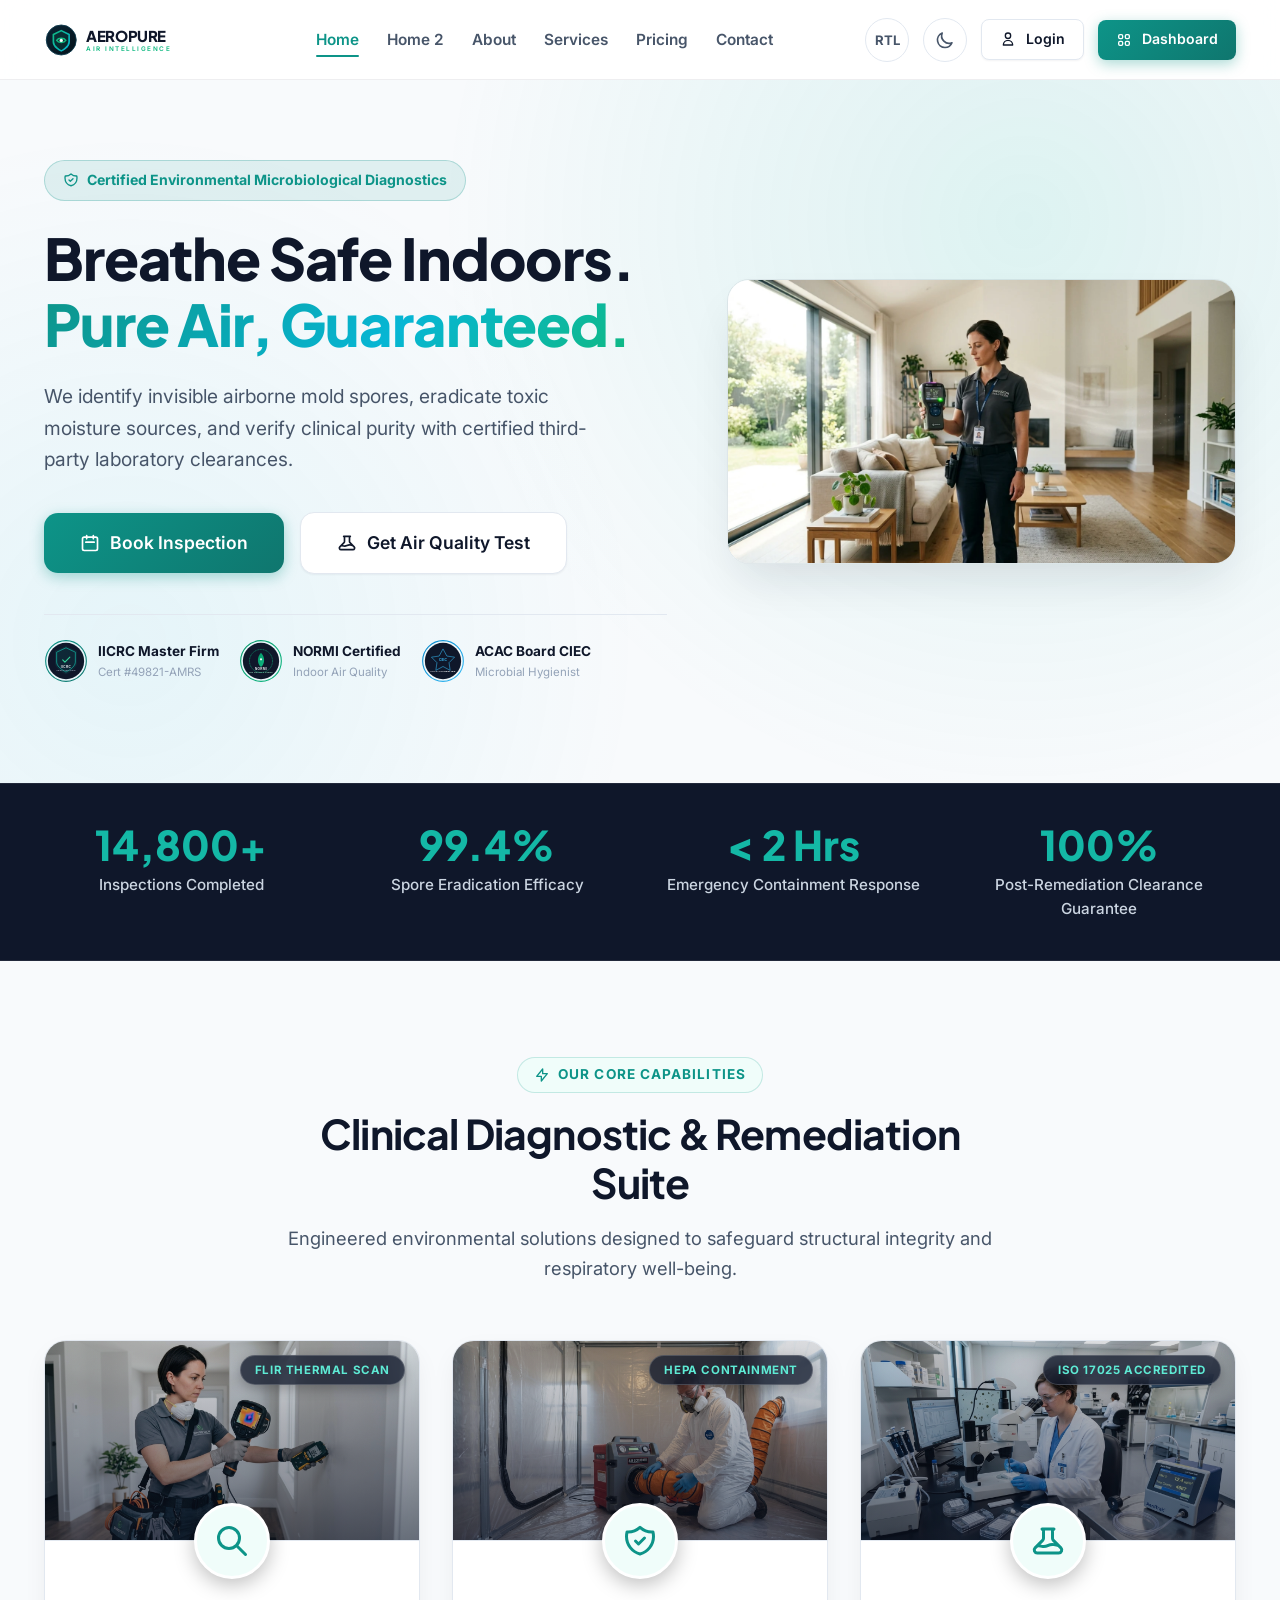
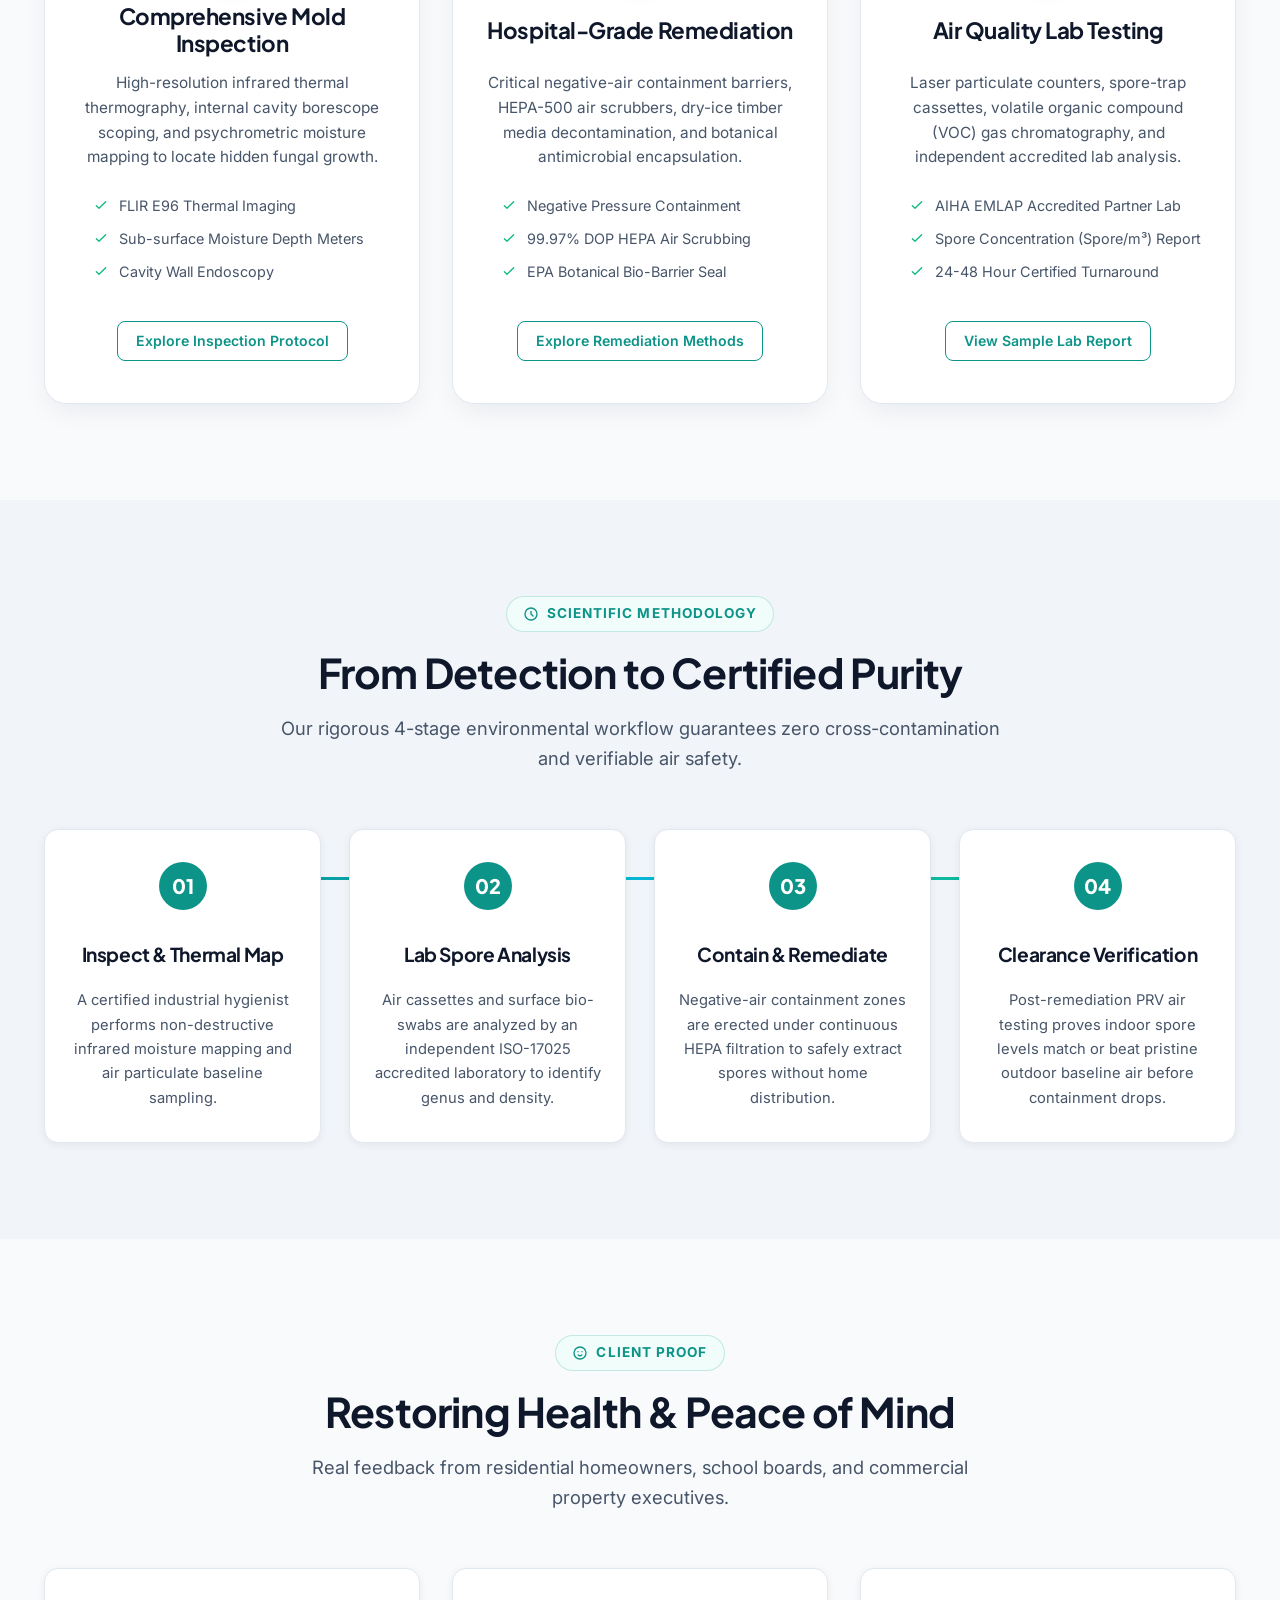
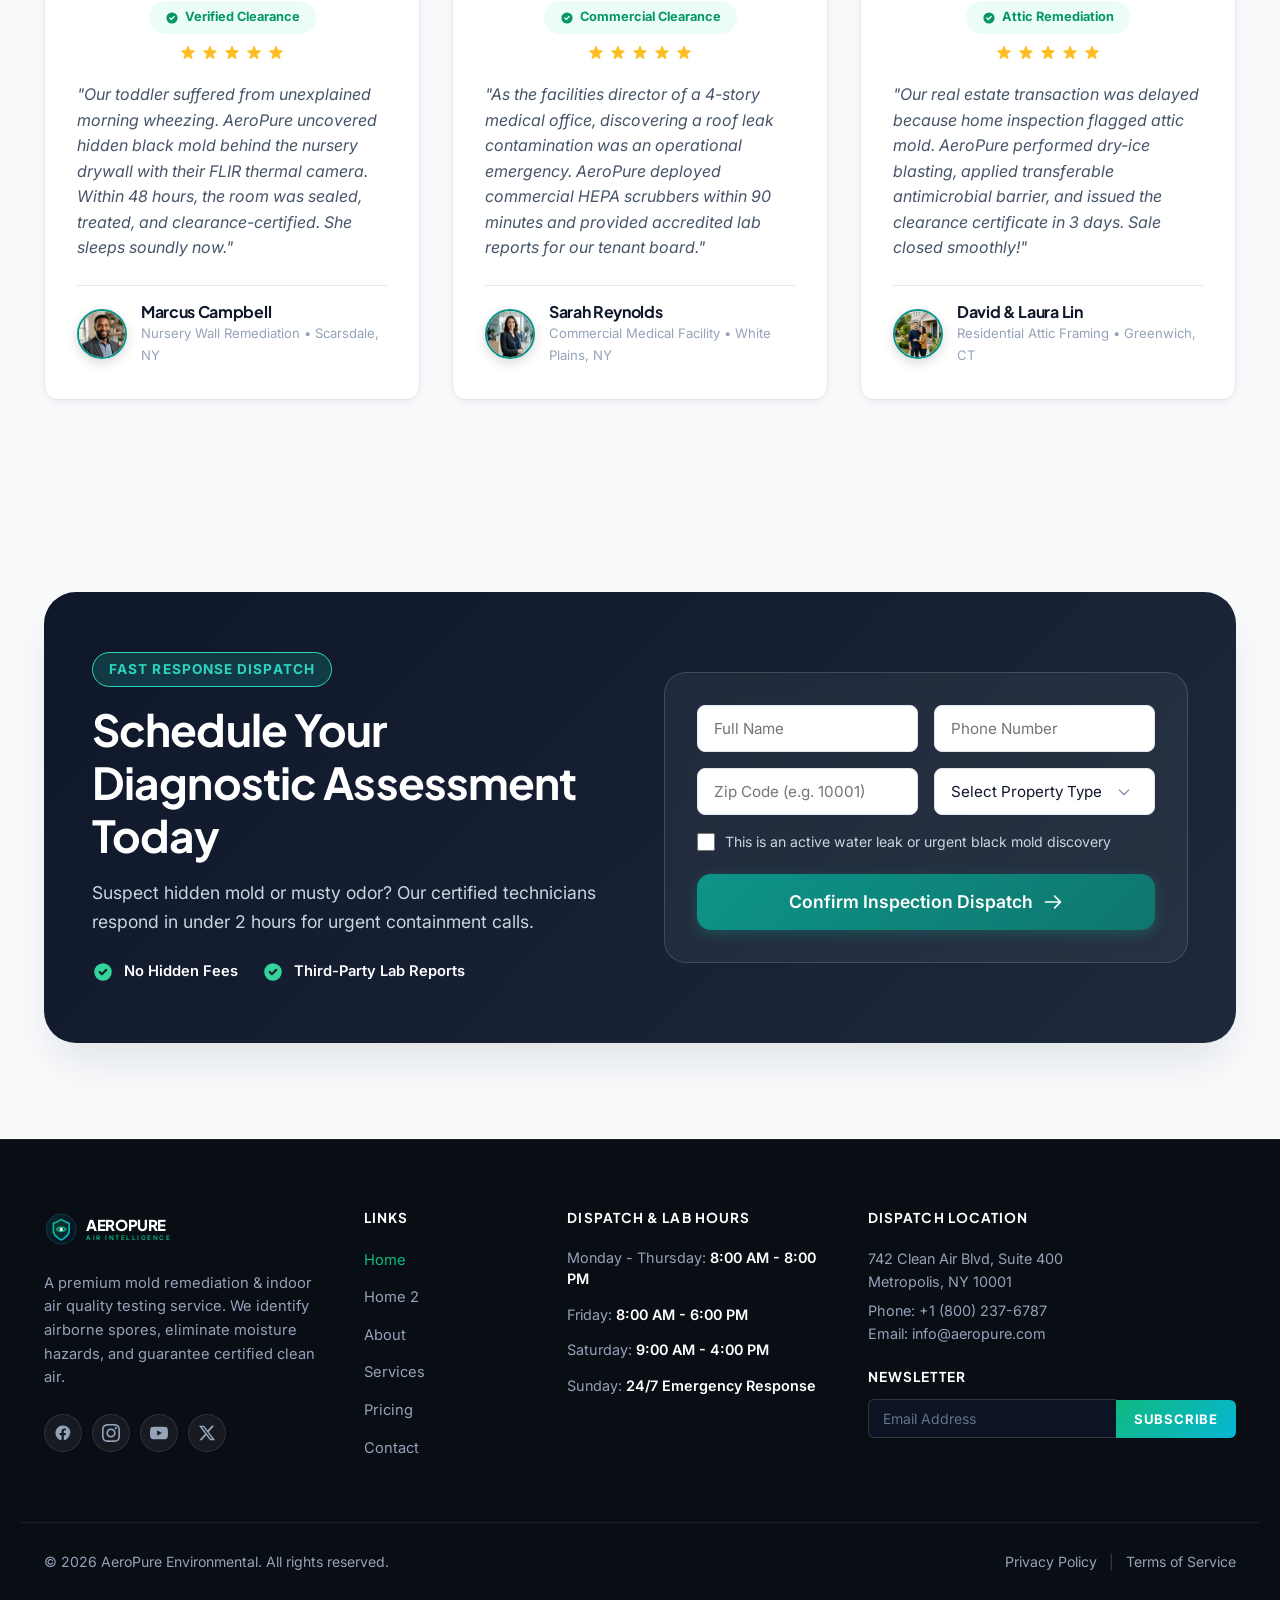
==== commit 080b8753: "2" ====
--- a/index.html
+++ b/index.html
@@ -114,9 +114,9 @@
         <ul class="nav-links">
           <li><a href="index.html" class="nav-link active">Home</a></li>
           <li><a href="pages/home-2.html" class="nav-link">Home 2</a></li>
+          <li><a href="pages/about.html" class="nav-link">About</a></li>
           <li><a href="pages/services.html" class="nav-link">Services</a></li>
           <li><a href="pages/pricing.html" class="nav-link">Pricing</a></li>
-          <li><a href="pages/about.html" class="nav-link">About</a></li>
           <li><a href="pages/contact.html" class="nav-link">Contact</a></li>
         </ul>
       </nav>
@@ -197,9 +197,9 @@
     <ul class="drawer-nav-list">
       <li><a href="index.html" class="drawer-nav-link active">Home</a></li>
       <li><a href="pages/home-2.html" class="drawer-nav-link">Home 2</a></li>
+      <li><a href="pages/about.html" class="drawer-nav-link">About</a></li>
       <li><a href="pages/services.html" class="drawer-nav-link">Services</a></li>
       <li><a href="pages/pricing.html" class="drawer-nav-link">Pricing</a></li>
-      <li><a href="pages/about.html" class="drawer-nav-link">About</a></li>
       <li><a href="pages/contact.html" class="drawer-nav-link">Contact</a></li>
     </ul>
     <div class="drawer-footer-actions">
@@ -354,6 +354,11 @@
           <!-- Service Card 1: Mold Inspection (3D Tilt) -->
           <div class="tilt-card-container">
             <article class="tilt-card" tabindex="0">
+              <div class="tilt-card-media">
+                <img src="assets/images/service-mold-inspection.jpg" alt="Environmental inspector performing infrared thermal mold inspection" loading="lazy">
+                <div class="tilt-card-media-overlay"></div>
+                <span class="tilt-card-tag">FLIR Thermal Scan</span>
+              </div>
               <div class="card-icon-wrapper">
                 <span class="ripple-effect"></span>
                 <svg fill="none" stroke="currentColor" viewBox="0 0 24 24">
@@ -387,6 +392,11 @@
           <!-- Service Card 2: Mold Remediation (3D Tilt) -->
           <div class="tilt-card-container">
             <article class="tilt-card" tabindex="0">
+              <div class="tilt-card-media">
+                <img src="assets/images/service-mold-remediation.jpg" alt="Certified mold remediation technician setting up HEPA air scrubber in containment area" loading="lazy">
+                <div class="tilt-card-media-overlay"></div>
+                <span class="tilt-card-tag">HEPA Containment</span>
+              </div>
               <div class="card-icon-wrapper">
                 <span class="ripple-effect"></span>
                 <svg fill="none" stroke="currentColor" viewBox="0 0 24 24">
@@ -420,6 +430,11 @@
           <!-- Service Card 3: Air Quality Testing (3D Tilt) -->
           <div class="tilt-card-container">
             <article class="tilt-card" tabindex="0">
+              <div class="tilt-card-media">
+                <img src="assets/images/service-air-testing.jpg" alt="Air quality laboratory scientist analyzing spore sample under microscope" loading="lazy">
+                <div class="tilt-card-media-overlay"></div>
+                <span class="tilt-card-tag">ISO 17025 Accredited</span>
+              </div>
               <div class="card-icon-wrapper">
                 <span class="ripple-effect"></span>
                 <svg fill="none" stroke="currentColor" viewBox="0 0 24 24">
@@ -733,9 +748,9 @@
         <ul class="footer-links">
           <li><a href="index.html" class="active">Home</a></li>
           <li><a href="pages/home-2.html">Home 2</a></li>
+          <li><a href="pages/about.html">About</a></li>
           <li><a href="pages/services.html">Services</a></li>
           <li><a href="pages/pricing.html">Pricing</a></li>
-          <li><a href="pages/about.html">About</a></li>
           <li><a href="pages/contact.html">Contact</a></li>
         </ul>
       </div>
--- a/assets/css/style.css
+++ b/assets/css/style.css
@@ -768,6 +768,55 @@
 }
 
 /* Micro-Animation: Pulsing Clean Air Ripple & Shield */
+.tilt-card-media {
+  position: relative;
+  width: calc(100% + 64px);
+  margin: -42px -32px 0 -32px;
+  height: 200px;
+  overflow: hidden;
+  border-bottom: 1px solid var(--border-color);
+  transform: translateZ(15px);
+}
+
+.tilt-card-media img {
+  width: 100%;
+  height: 100%;
+  object-fit: cover;
+  display: block;
+  transition: transform 0.5s cubic-bezier(0.25, 1, 0.5, 1);
+}
+
+.tilt-card:hover .tilt-card-media img {
+  transform: scale(1.08);
+}
+
+.tilt-card-media-overlay {
+  position: absolute;
+  inset: 0;
+  background: linear-gradient(180deg, rgba(15, 23, 42, 0.15) 0%, rgba(15, 23, 42, 0.6) 100%);
+  pointer-events: none;
+}
+
+.tilt-card-tag {
+  position: absolute;
+  top: 14px;
+  right: 14px;
+  padding: 5px 14px;
+  background: rgba(15, 23, 42, 0.75);
+  backdrop-filter: blur(8px);
+  -webkit-backdrop-filter: blur(8px);
+  border: 1px solid rgba(255, 255, 255, 0.18);
+  border-radius: var(--radius-full);
+  font-size: 0.72rem;
+  font-weight: 700;
+  color: #5eead4;
+  letter-spacing: 0.6px;
+  text-transform: uppercase;
+  z-index: 2;
+  box-shadow: 0 4px 12px rgba(0, 0, 0, 0.25);
+  transform: translateZ(25px);
+}
+
 .card-icon-wrapper {
   position: relative;
   width: 76px;
@@ -778,8 +827,10 @@
   display: flex;
   align-items: center;
   justify-content: center;
-  margin: 0 auto 24px auto;
+  margin: -38px auto 24px auto;
   transform: translateZ(40px);
+  box-shadow: 0 6px 20px rgba(0, 0, 0, 0.25);
+  border: 3px solid var(--bg-surface);
 }
 
 .card-icon-wrapper svg {
@@ -1070,6 +1121,24 @@
   box-sizing: border-box;
 }
 
+/* Secondary Buttons Inside Dark CTA Banners (Light & Dark Theme Visibility Fix) */
+.cta-banner-section .btn-secondary,
+.cta-banner-section a.btn-secondary {
+  background: rgba(255, 255, 255, 0.12) !important;
+  color: #FFFFFF !important;
+  border: 1.5px solid rgba(255, 255, 255, 0.35) !important;
+  box-shadow: 0 4px 14px rgba(0, 0, 0, 0.2);
+}
+
+.cta-banner-section .btn-secondary:hover,
+.cta-banner-section a.btn-secondary:hover {
+  background: rgba(255, 255, 255, 0.22) !important;
+  color: #FFFFFF !important;
+  border-color: rgba(255, 255, 255, 0.6) !important;
+  transform: translateY(-2px);
+  box-shadow: 0 8px 24px rgba(0, 0, 0, 0.3);
+}
+
 .cta-trust-strip {
   display: flex;
   align-items: center;
@@ -1097,16 +1166,21 @@
   min-width: 0;
 }
 
+.cta-banner-section h1,
+.cta-banner-section h2,
+.cta-banner-section h3,
+.cta-banner-section h4,
 .cta-banner-content h2 {
-  color: var(--white);
+  color: var(--white) !important;
   font-size: clamp(2rem, 3.5vw, 2.75rem);
   margin-bottom: 16px;
   overflow-wrap: break-word;
   word-wrap: break-word;
 }
 
+.cta-banner-section p,
 .cta-banner-content p {
-  color: var(--slate-300);
+  color: var(--slate-300) !important;
   font-size: 1.1rem;
   margin-bottom: 24px;
   overflow-wrap: break-word;
@@ -1182,8 +1256,8 @@
 .hero-home-2 {
   position: relative;
   padding: 80px 0 100px;
-  background: radial-gradient(circle at 20% 30%, rgba(239, 68, 68, 0.08) 0%, transparent 40%),
-              radial-gradient(circle at 80% 80%, rgba(13, 148, 136, 0.1) 0%, transparent 50%),
+  background: radial-gradient(circle at 20% 30%, rgba(13, 148, 136, 0.18) 0%, transparent 45%),
+              radial-gradient(circle at 80% 80%, rgba(16, 185, 129, 0.14) 0%, transparent 50%),
               var(--slate-950);
   color: var(--white);
 }
@@ -1219,7 +1293,7 @@
   height: 280px;
   border-radius: 50%;
   border: 24px solid transparent;
-  border-top-color: var(--accent-red);
+  border-top-color: var(--primary-light);
   border-right-color: var(--accent-amber);
   border-left-color: var(--secondary-light);
   transform: rotate(-45deg);
@@ -1269,7 +1343,7 @@
   font-family: var(--font-mono);
   font-size: 1.3rem;
   font-weight: 700;
-  color: var(--accent-red);
+  color: var(--primary-light);
 }
 
 .reading-label {
@@ -1311,7 +1385,7 @@
 .problem-card {
   background: var(--bg-surface);
   border: 1px solid var(--border-color);
-  border-top: 4px solid var(--accent-red);
+  border-top: 4px solid var(--primary);
   border-radius: var(--radius-md);
   padding: 28px 22px;
   box-shadow: var(--shadow-sm);
@@ -1321,6 +1395,35 @@
   align-items: center;
   text-align: center;
   height: 100%;
+  overflow: hidden;
+}
+
+.problem-card-media {
+  position: relative;
+  width: calc(100% + 44px);
+  margin: -28px -22px 0 -22px;
+  height: 160px;
+  overflow: hidden;
+  border-bottom: 1px solid var(--border-color);
+}
+
+.problem-card-media img {
+  width: 100%;
+  height: 100%;
+  object-fit: cover;
+  display: block;
+  transition: transform 0.4s ease;
+}
+
+.problem-card:hover .problem-card-media img {
+  transform: scale(1.08);
+}
+
+.problem-card-media-overlay {
+  position: absolute;
+  inset: 0;
+  background: linear-gradient(180deg, rgba(15, 23, 42, 0.1) 0%, rgba(15, 23, 42, 0.55) 100%);
+  pointer-events: none;
 }
 
 .problem-card:hover {
@@ -1332,12 +1435,16 @@
   width: 52px;
   height: 52px;
   border-radius: var(--radius-sm);
-  background: var(--accent-red-surface);
-  color: var(--accent-red);
+  background: var(--primary-surface);
+  color: var(--primary);
   display: flex;
   align-items: center;
   justify-content: center;
-  margin: 0 auto 20px auto;
+  margin: -26px auto 20px auto;
+  position: relative;
+  z-index: 2;
+  box-shadow: 0 4px 14px rgba(0, 0, 0, 0.2);
+  border: 2px solid var(--bg-surface);
 }
 
 .problem-card h3,
@@ -1481,6 +1588,35 @@
   align-items: center;
   text-align: center;
   height: 100%;
+  overflow: hidden;
+}
+
+.diff-card-media {
+  position: relative;
+  width: calc(100% + 48px);
+  margin: -32px -24px 0 -24px;
+  height: 160px;
+  overflow: hidden;
+  border-bottom: 1px solid var(--border-color);
+}
+
+.diff-card-media img {
+  width: 100%;
+  height: 100%;
+  object-fit: cover;
+  display: block;
+  transition: transform 0.4s ease;
+}
+
+.diff-card:hover .diff-card-media img {
+  transform: scale(1.08);
+}
+
+.diff-card-media-overlay {
+  position: absolute;
+  inset: 0;
+  background: linear-gradient(180deg, rgba(15, 23, 42, 0.1) 0%, rgba(15, 23, 42, 0.55) 100%);
+  pointer-events: none;
 }
 
 .diff-card:hover {
@@ -1498,7 +1634,11 @@
   display: flex;
   align-items: center;
   justify-content: center;
-  margin: 0 auto 22px auto;
+  margin: -28px auto 22px auto;
+  position: relative;
+  z-index: 2;
+  box-shadow: 0 4px 14px rgba(0, 0, 0, 0.2);
+  border: 2px solid var(--bg-surface);
 }
 
 .diff-card h3 {
--- a/assets/css/dark-mode.css
+++ b/assets/css/dark-mode.css
@@ -10,9 +10,12 @@
   --bg-elevated: #1E293B;
   --bg-alt: #0B1120;
 
+  --primary: #14B8A6;
+  --primary-light: #2DD4BF;
+
   --text-primary: #F8FAFC;
-  --text-secondary: #94A3B8;
-  --text-muted: #64748B;
+  --text-secondary: #CBD5E1;
+  --text-muted: #94A3B8;
 
   --border-color: rgba(51, 65, 85, 0.7);
   --border-subtle: rgba(20, 184, 166, 0.18);
@@ -25,9 +28,9 @@
   --shadow-lg: 0 24px 48px -12px rgba(0, 0, 0, 0.7);
   --shadow-hover: 0 28px 56px -10px rgba(13, 148, 136, 0.35);
 
-  --primary-surface: rgba(13, 148, 136, 0.15);
-  --secondary-surface: rgba(16, 185, 129, 0.15);
-  --accent-red-surface: rgba(239, 68, 68, 0.15);
+  --primary-surface: rgba(13, 148, 136, 0.25);
+  --secondary-surface: rgba(16, 185, 129, 0.2);
+  --accent-red-surface: rgba(239, 68, 68, 0.2);
 }
 
 [data-theme="dark"] .tilt-card {
--- a/assets/css/rtl.css
+++ b/assets/css/rtl.css
@@ -97,3 +97,8 @@
   text-align: right;
   justify-content: flex-start;
 }
+
+[dir="rtl"] .tilt-card-tag {
+  right: auto;
+  left: 14px;
+}
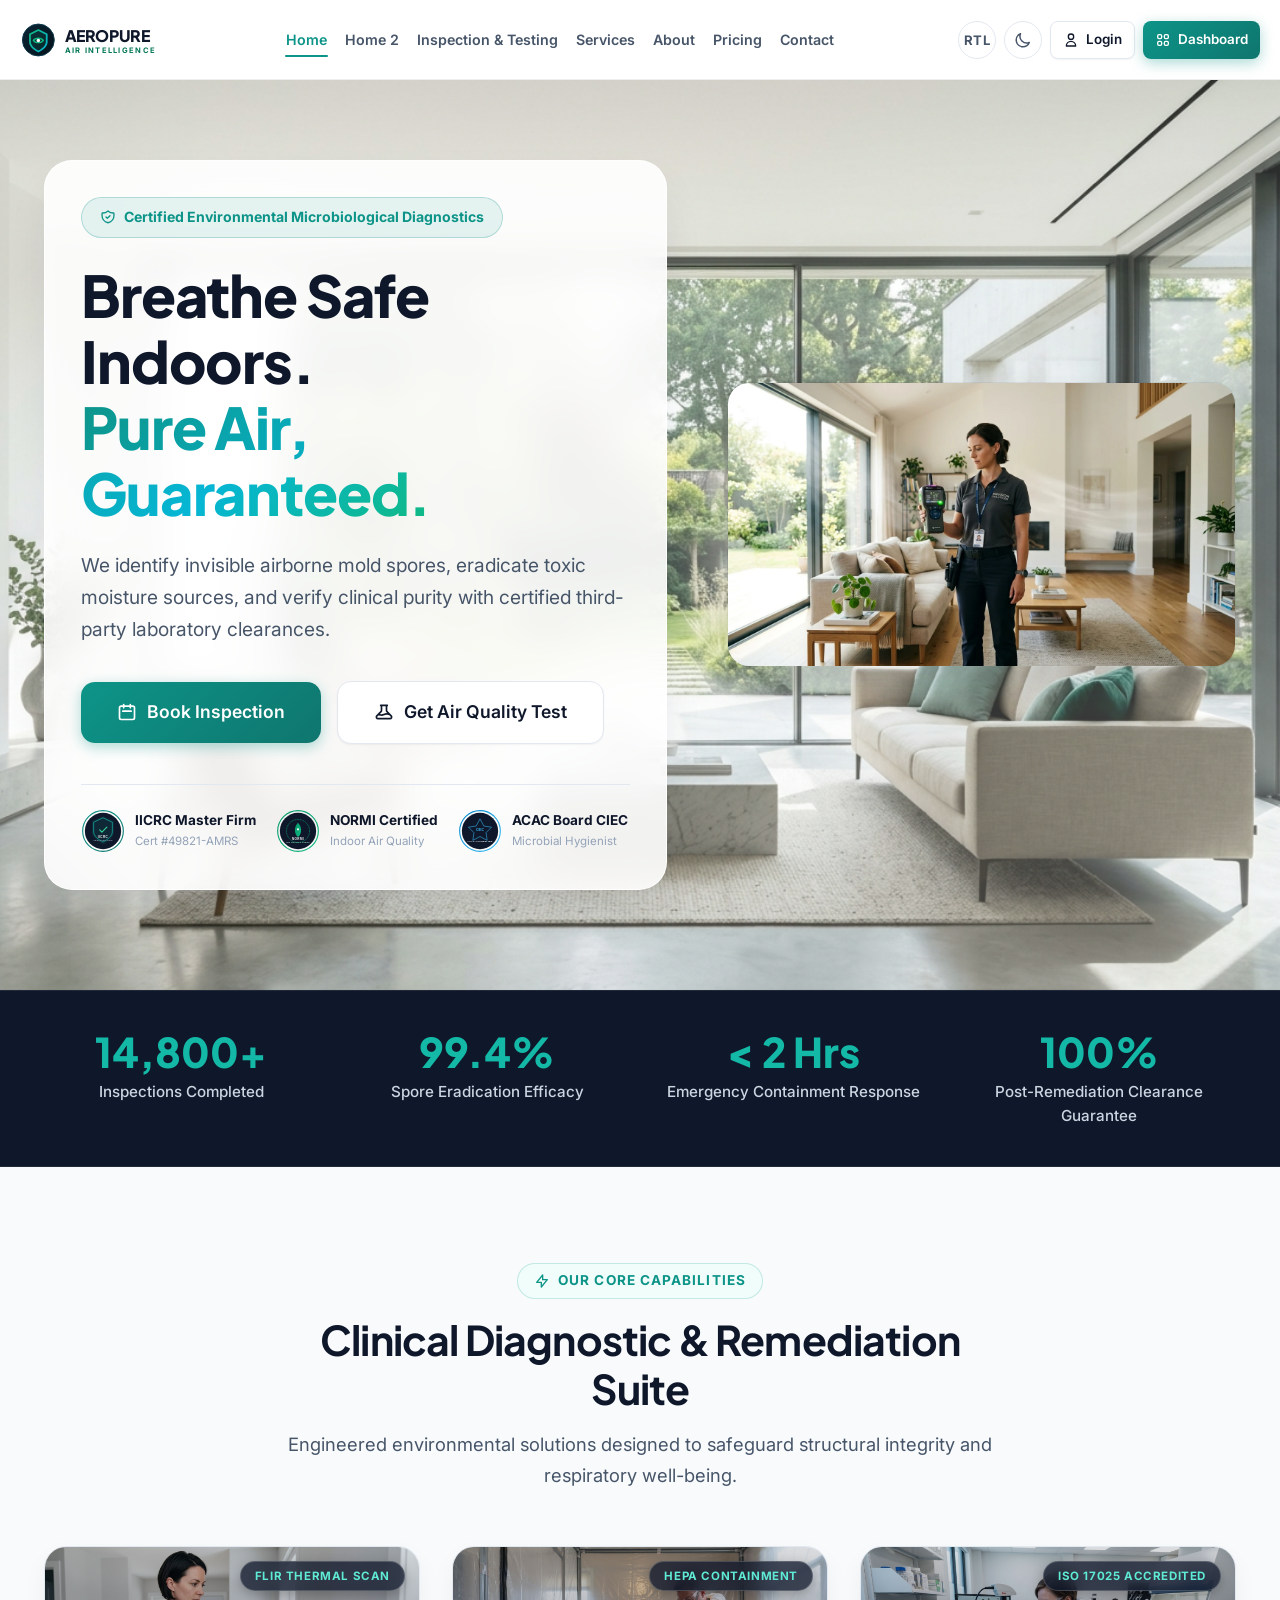
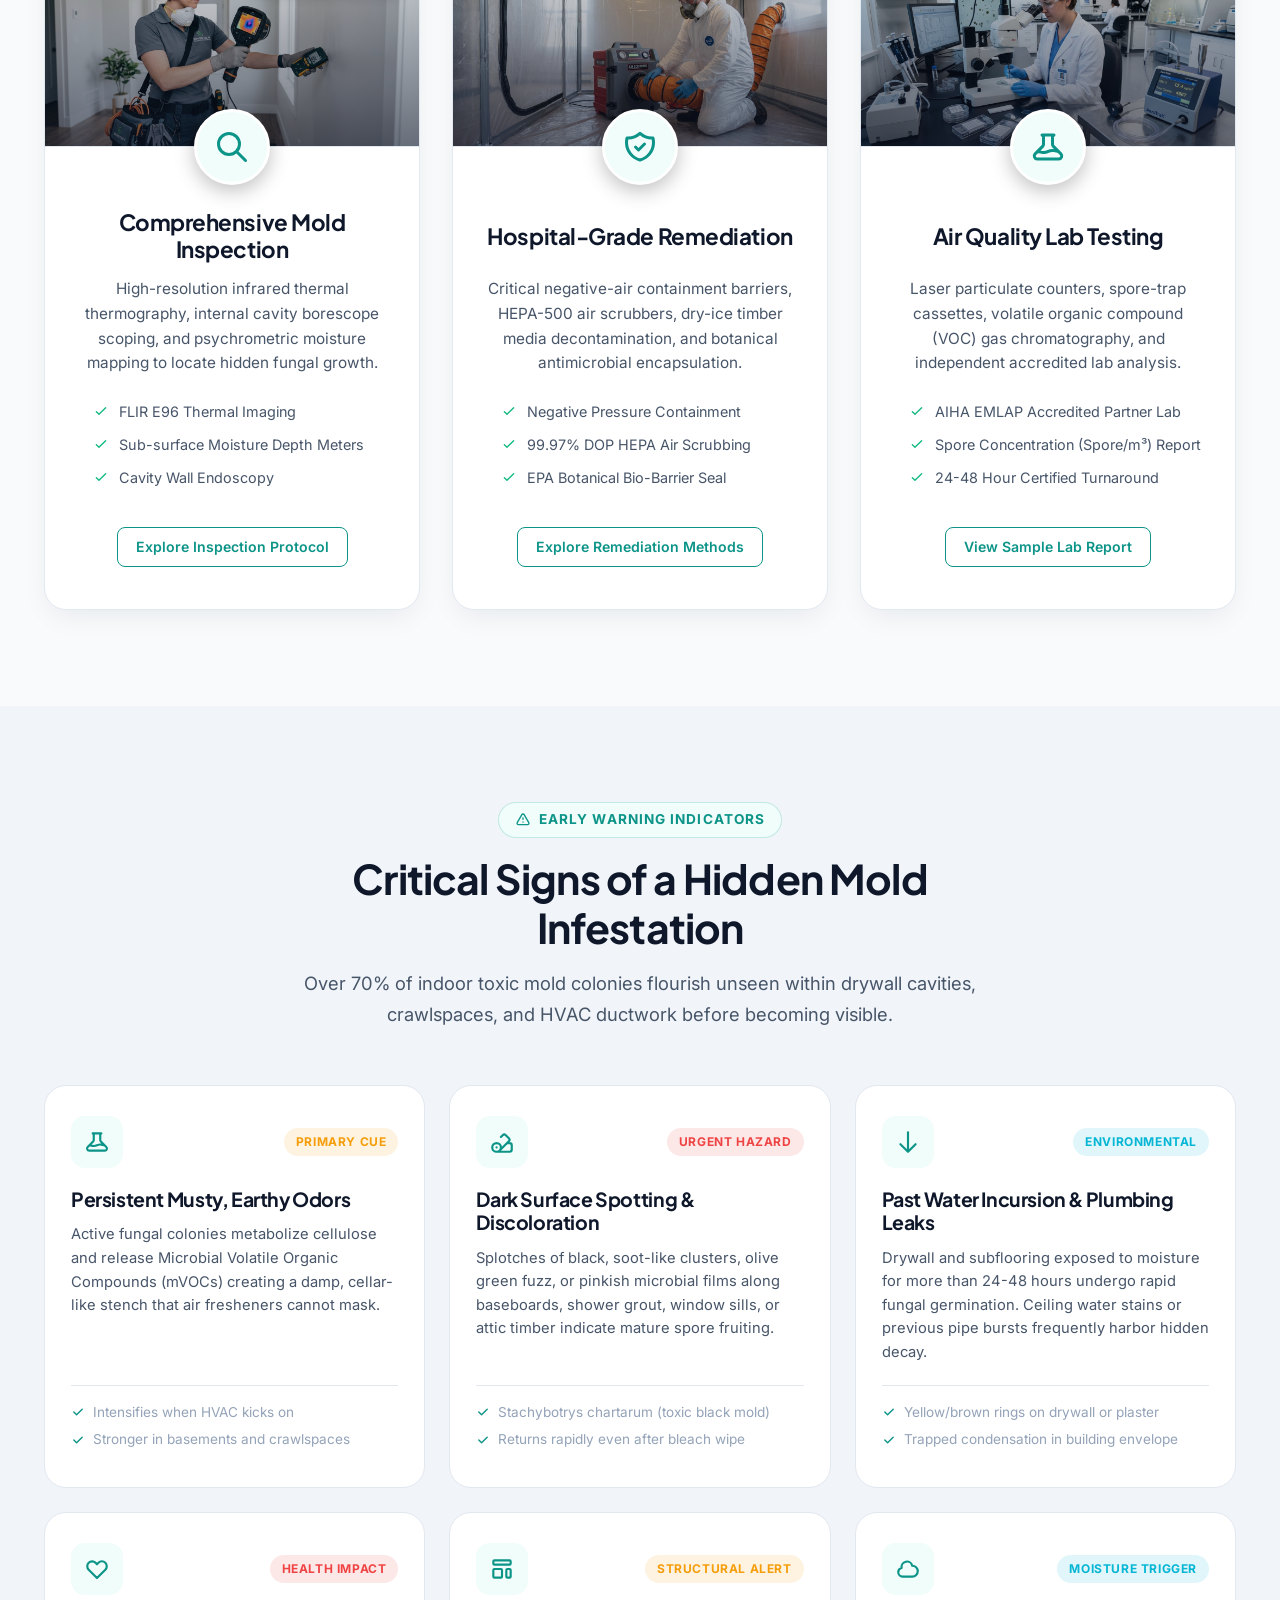
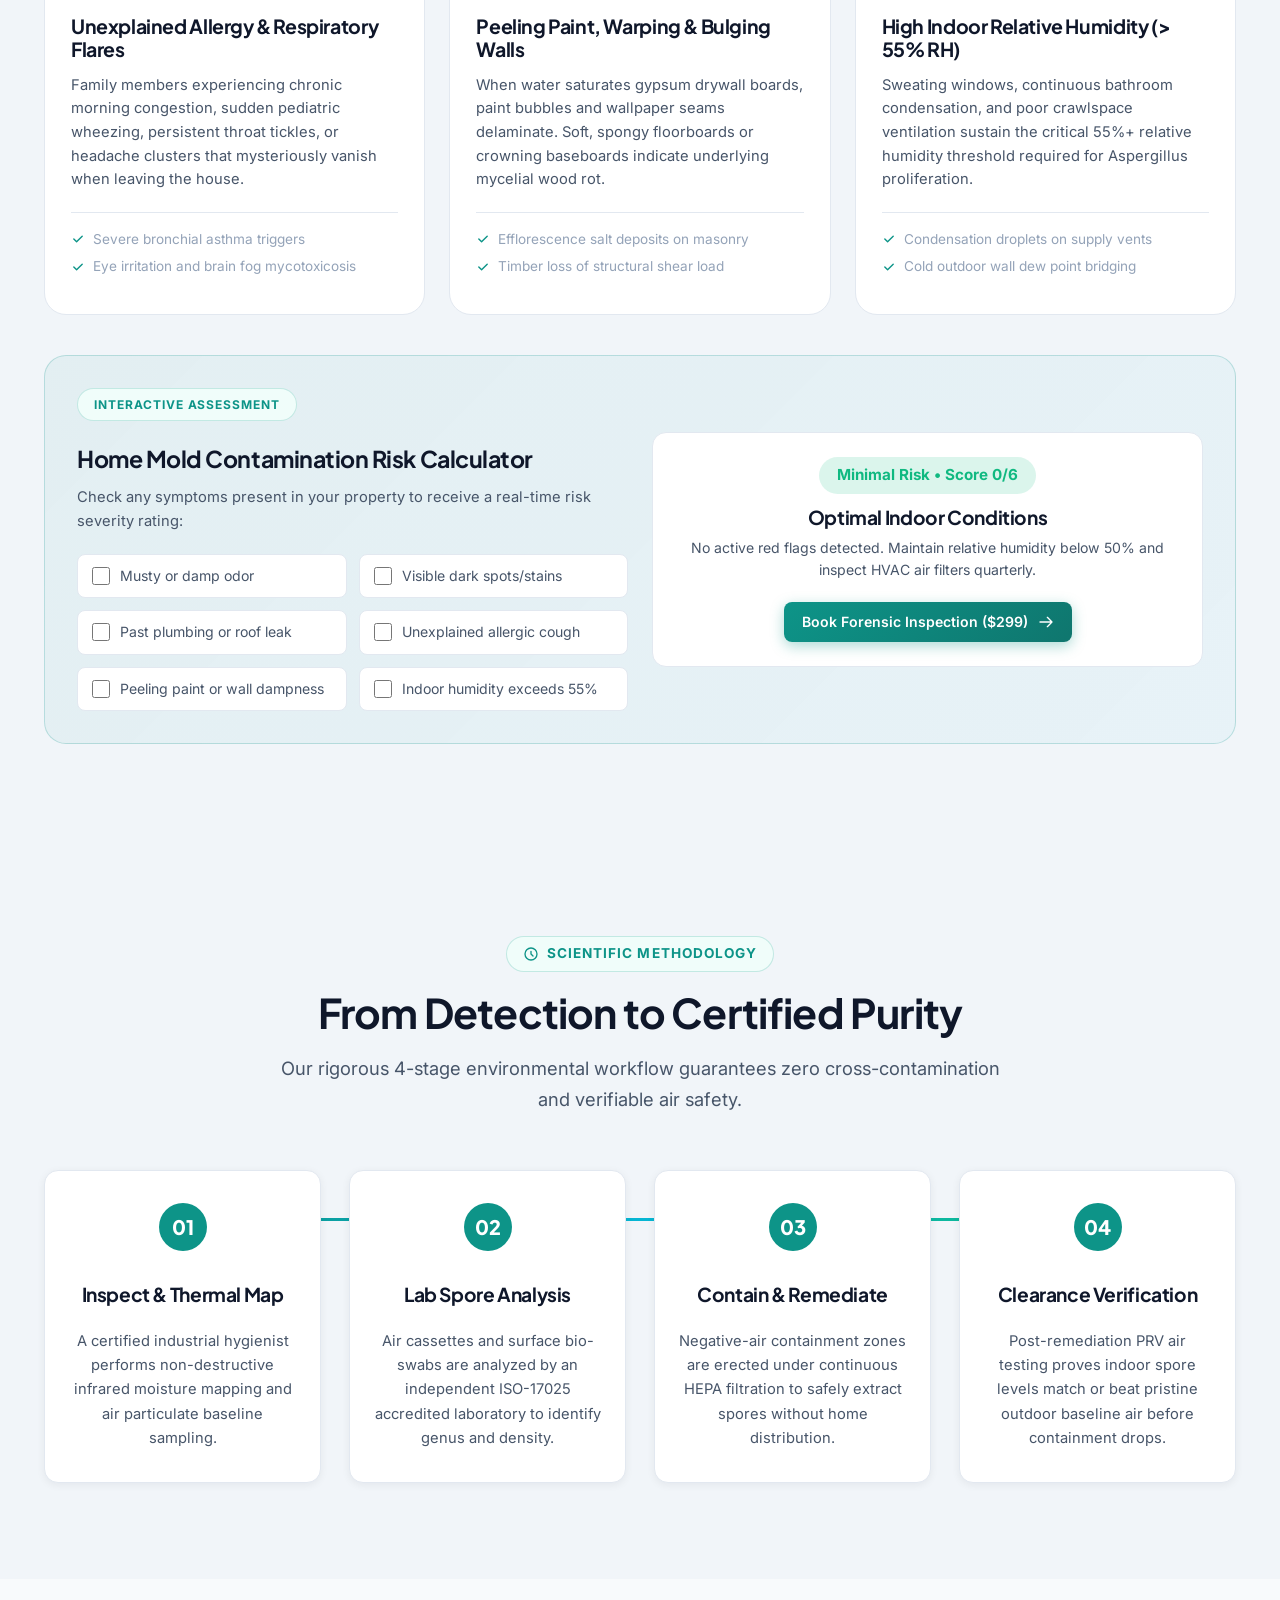
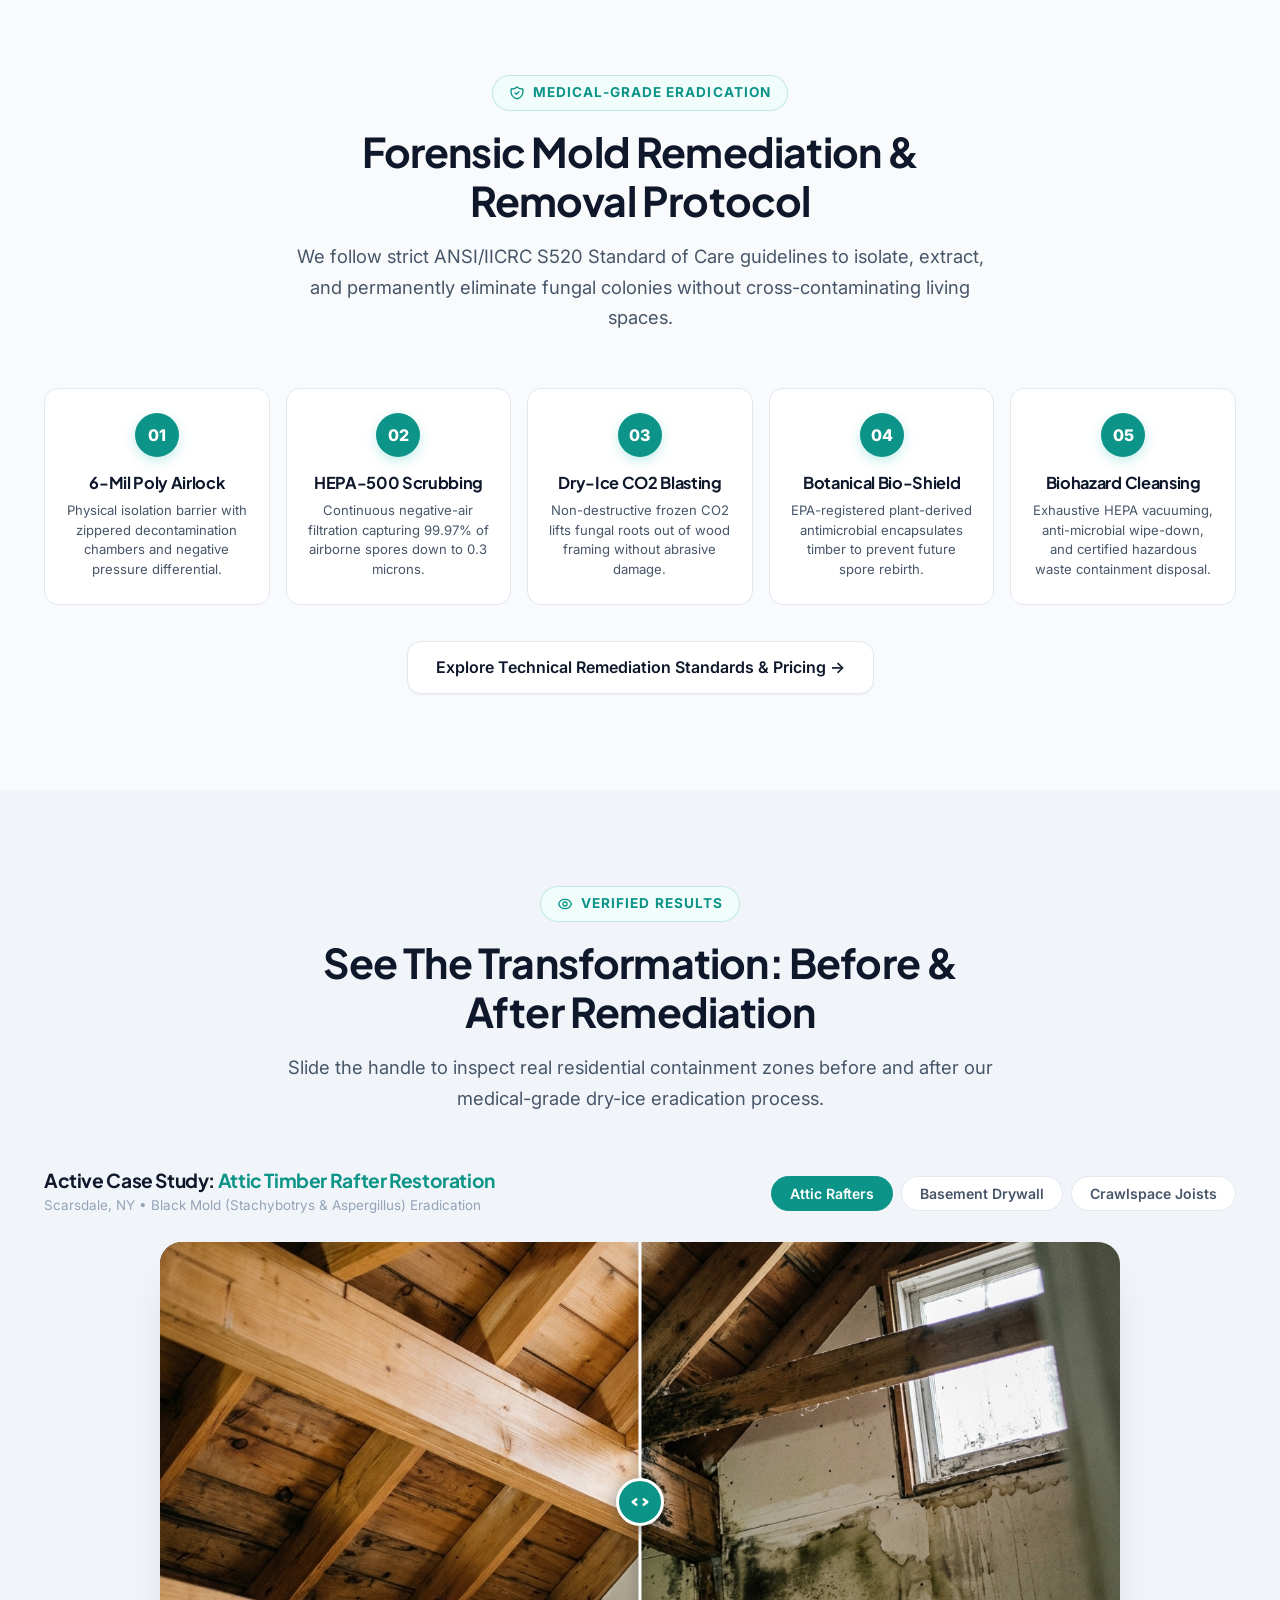
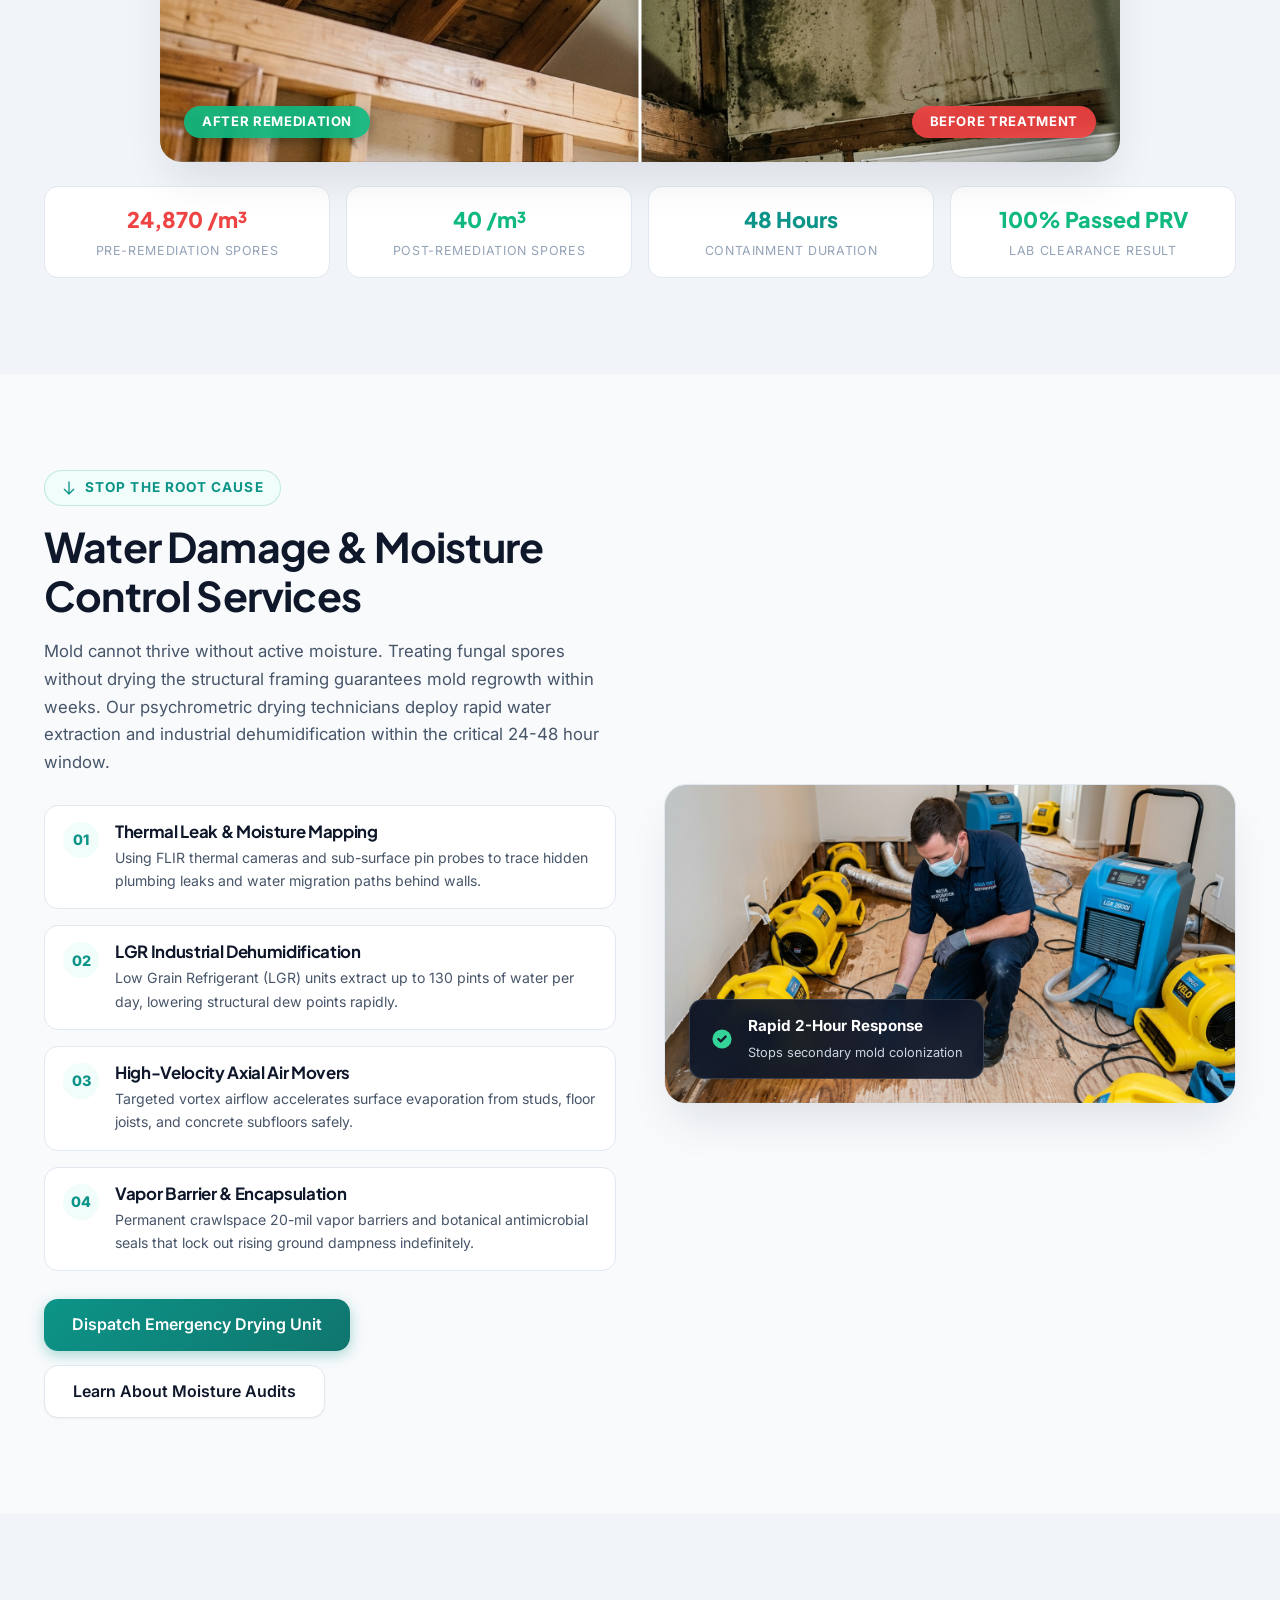
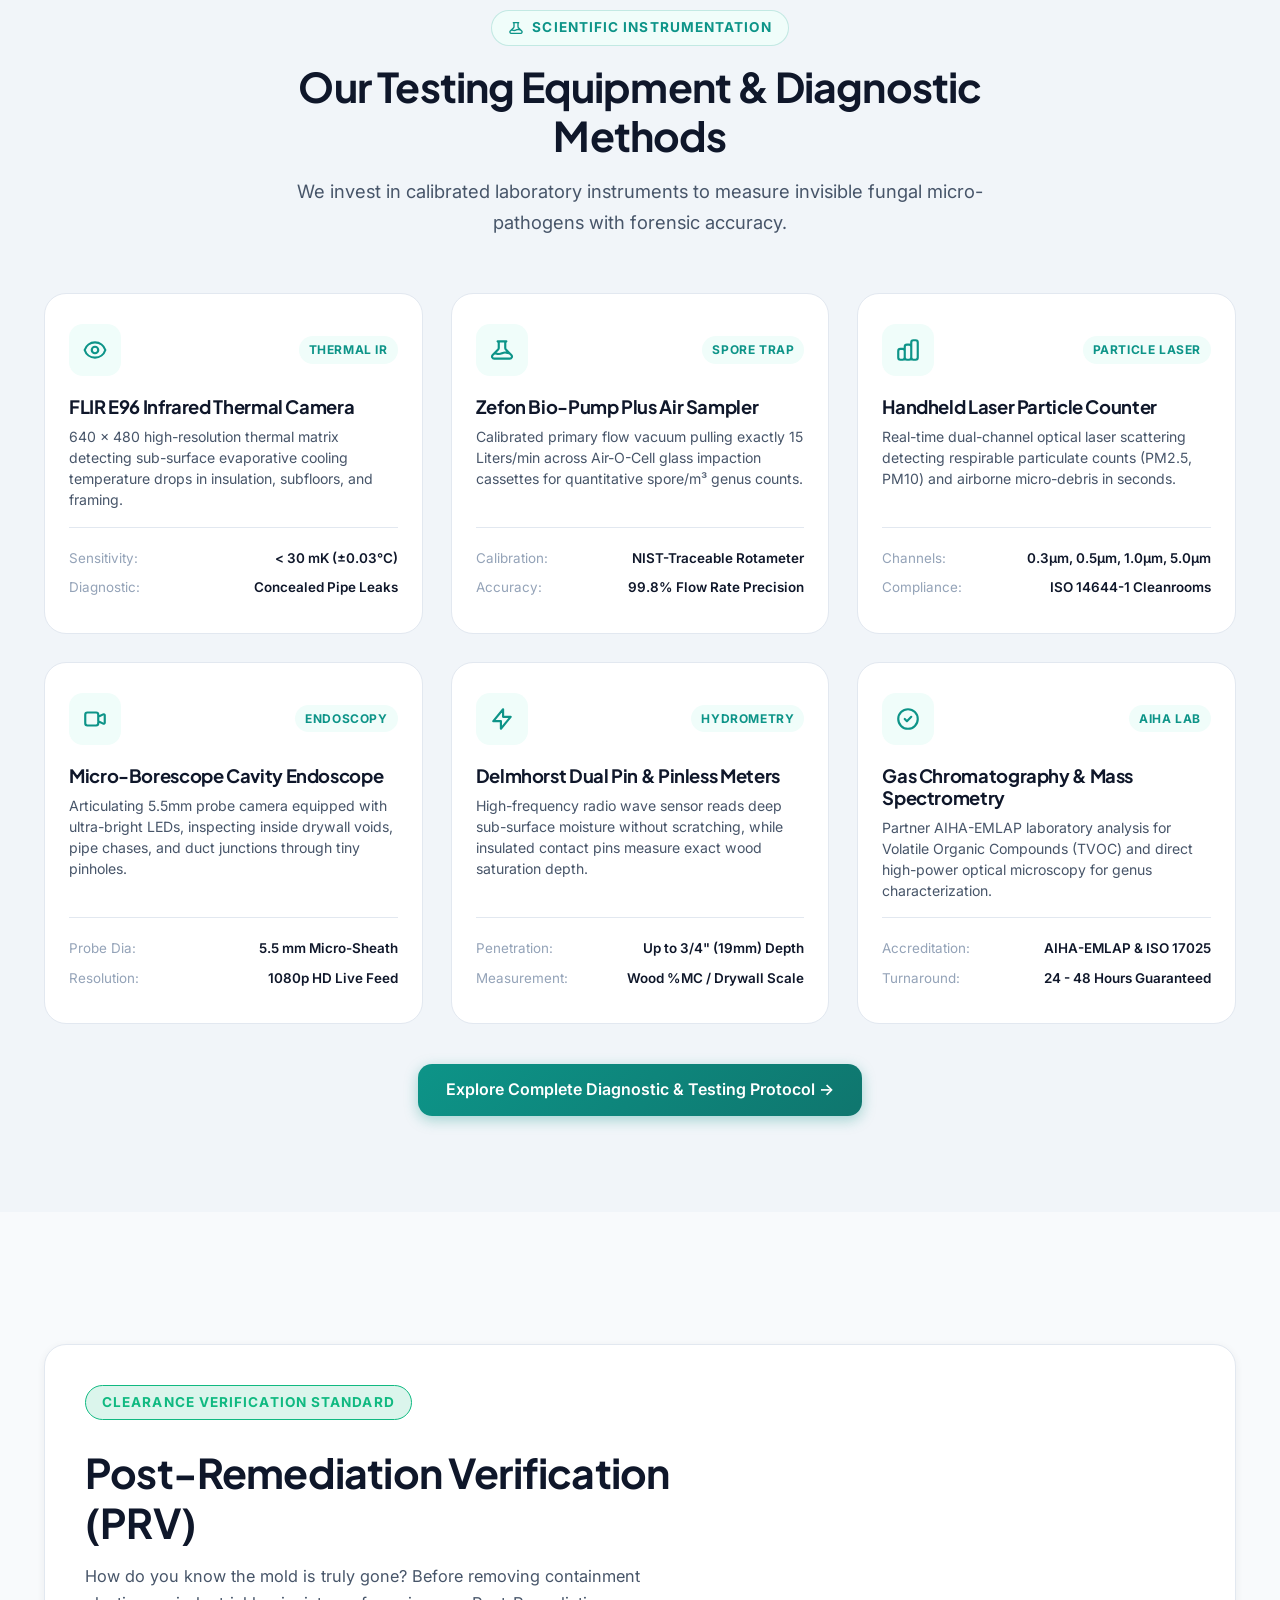
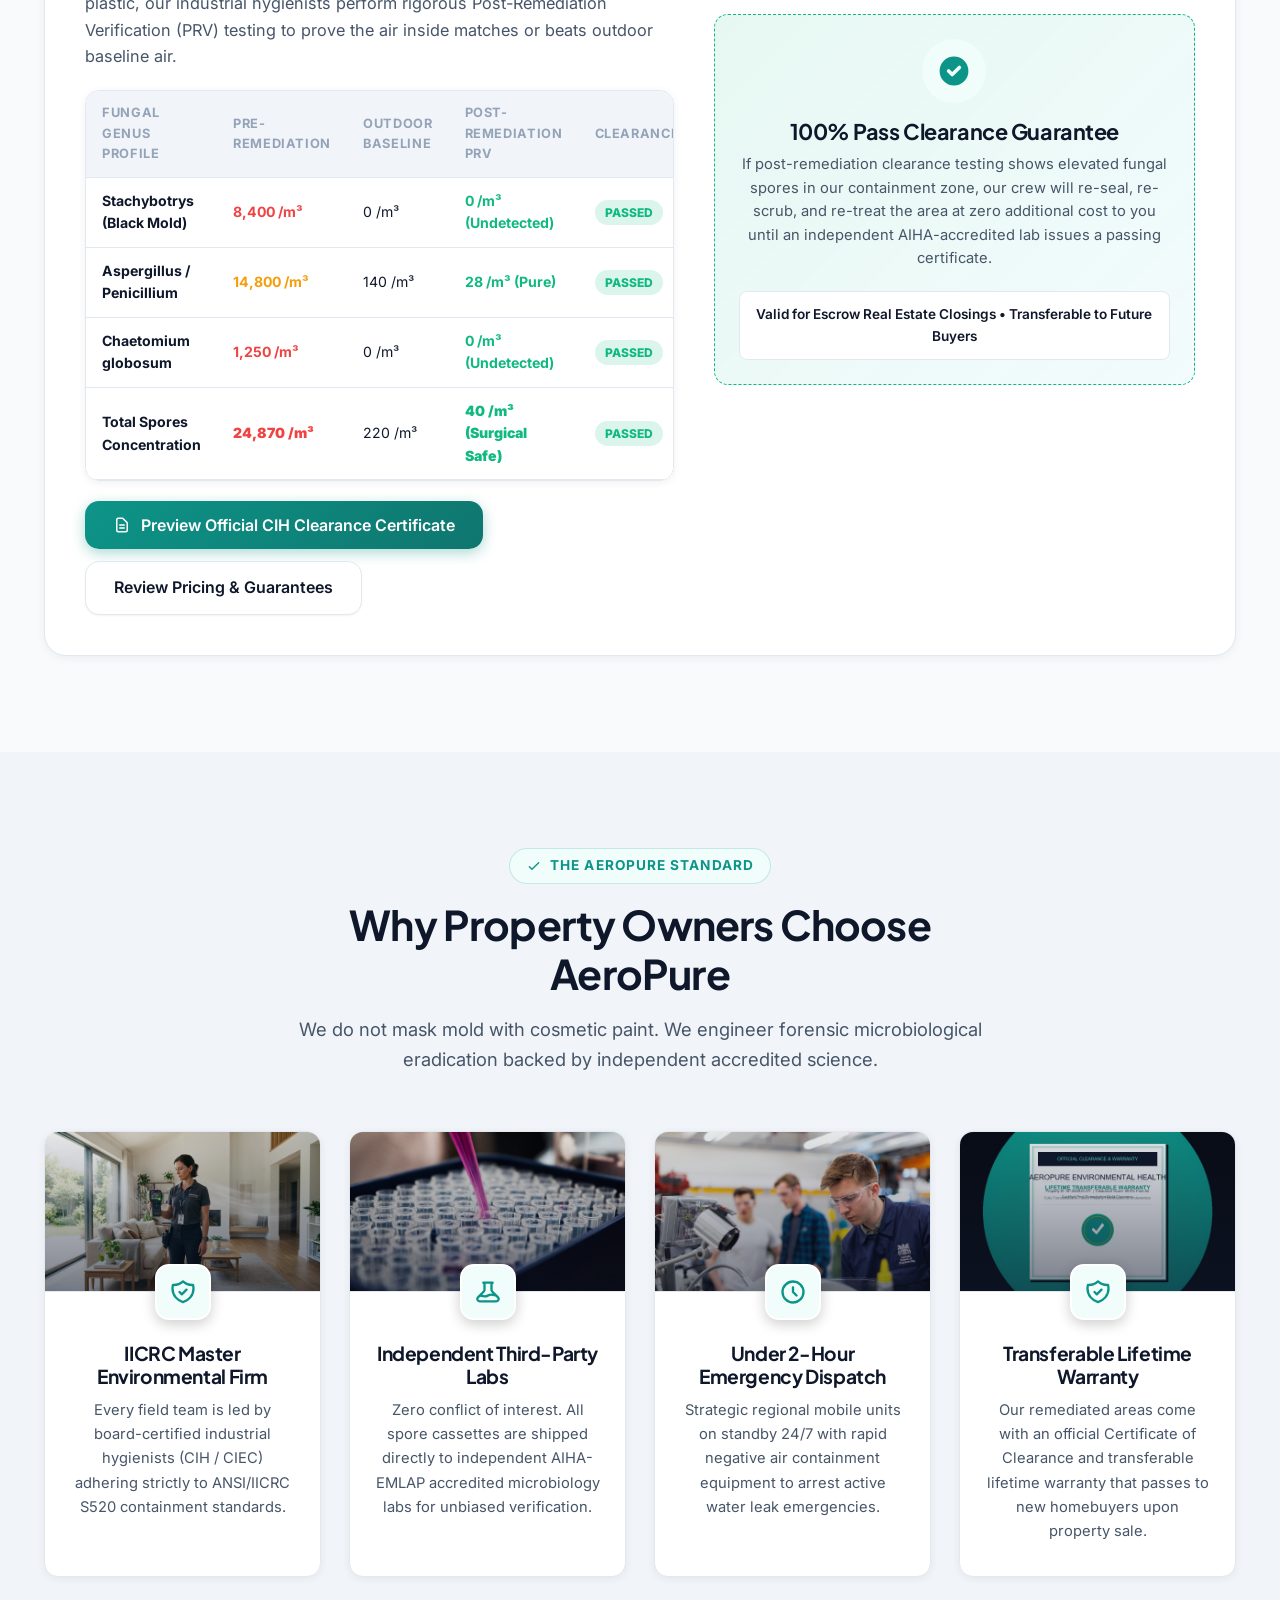
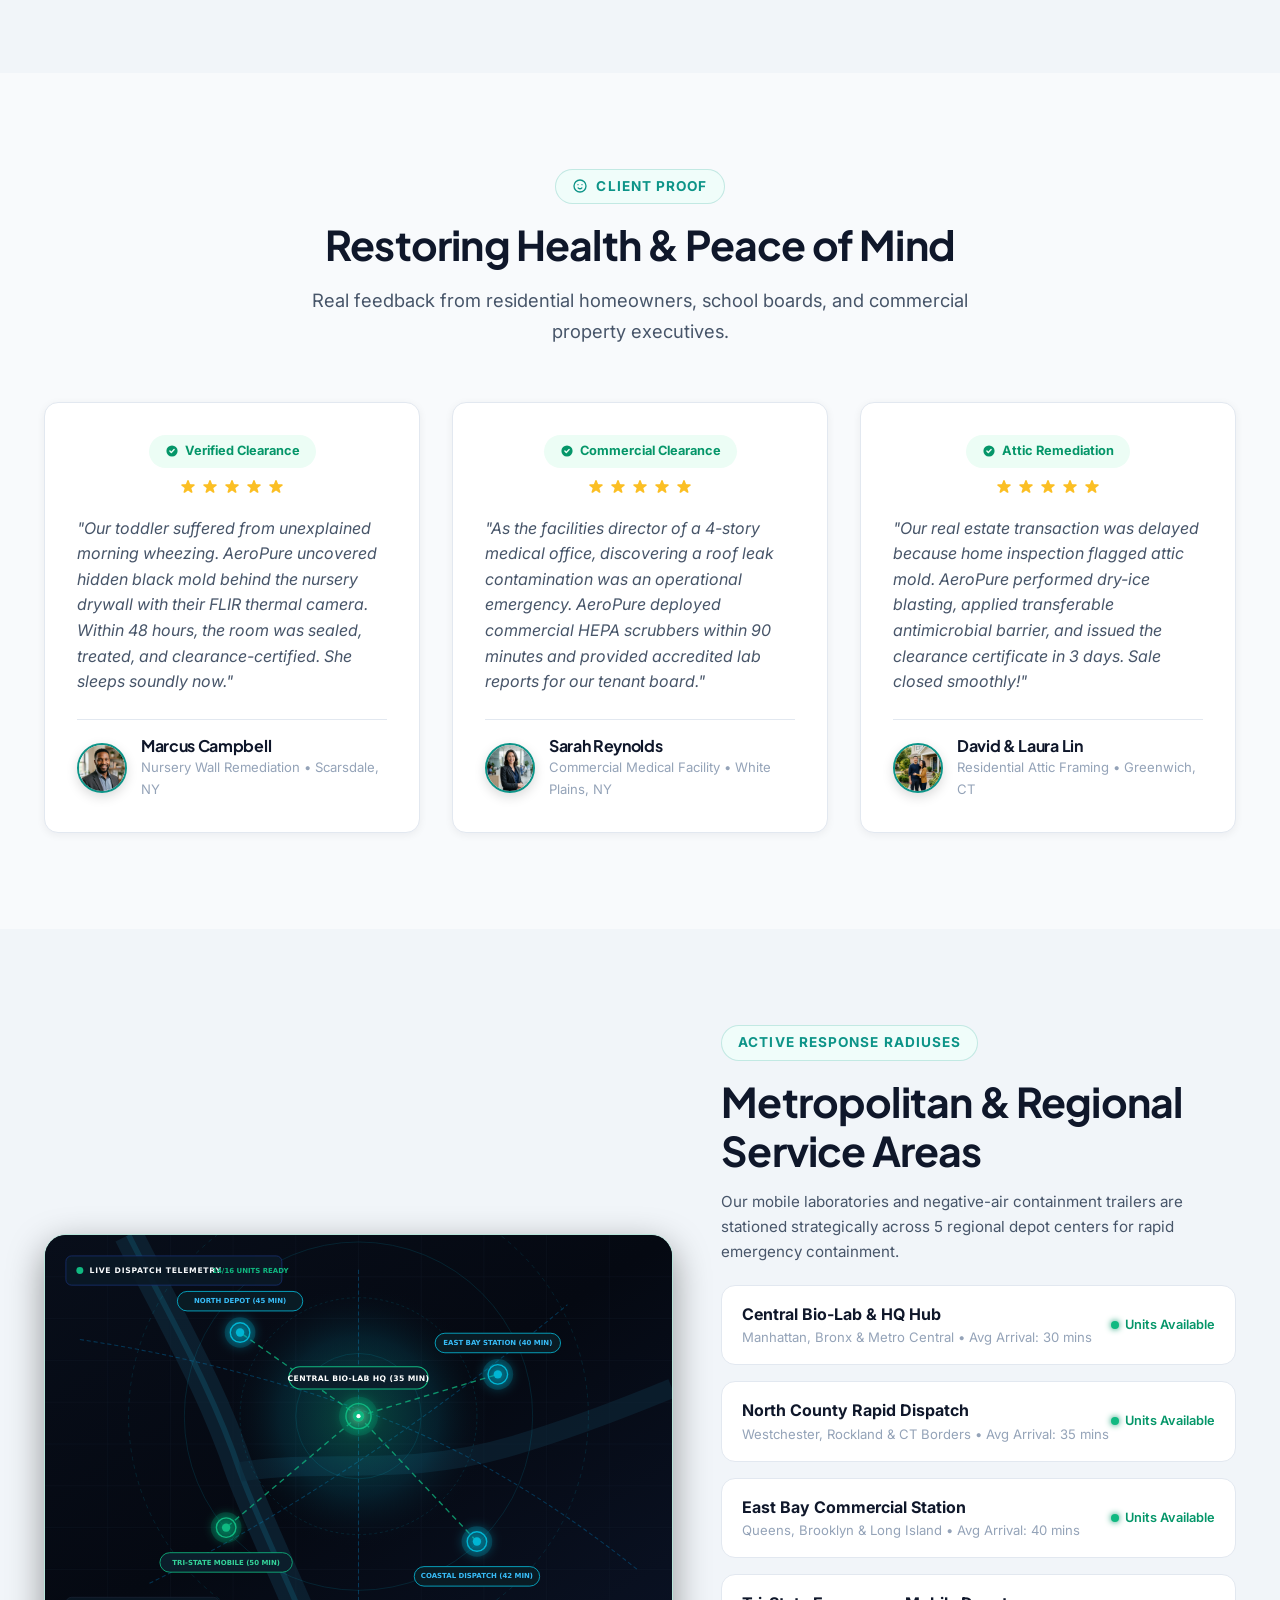
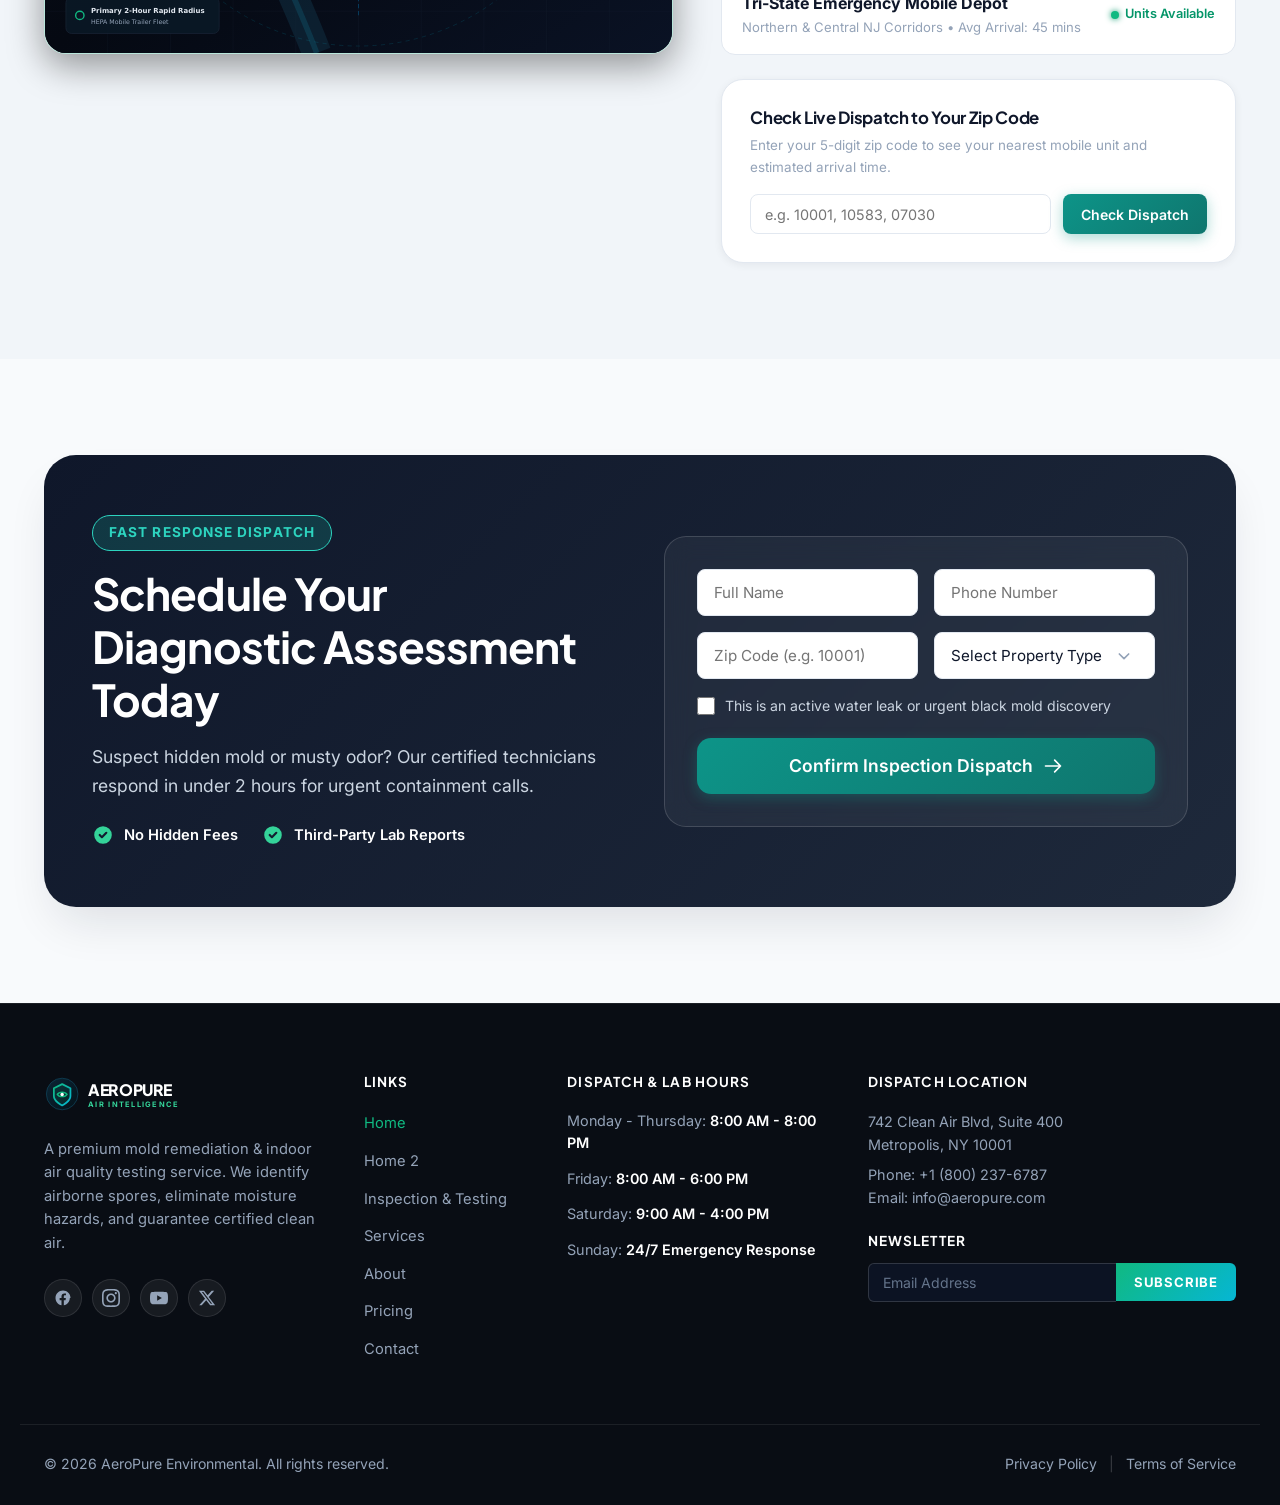
==== commit ed6769aa: "3" ====
--- a/index.html
+++ b/index.html
@@ -18,9 +18,132 @@
   <link rel="icon" type="image/svg+xml" href="assets/images/favicon.svg">
 
   <!-- Core Stylesheets -->
-  <link rel="stylesheet" href="assets/css/style.css">
-  <link rel="stylesheet" href="assets/css/dark-mode.css">
-  <link rel="stylesheet" href="assets/css/rtl.css">
+  <link rel="stylesheet" href="assets/css/style.css?v=2.3">
+  <link rel="stylesheet" href="assets/css/dark-mode.css?v=2.3">
+  <link rel="stylesheet" href="assets/css/rtl.css?v=2.3">
+
+  <!-- Mobile PRV Responsive Containment & Fixed Header -->
+  <style>
+    .site-header {
+      position: fixed !important;
+      top: 0 !important;
+      left: 0 !important;
+      right: 0 !important;
+      width: 100% !important;
+      z-index: 1000 !important;
+    }
+    body:has(.site-header) {
+      padding-top: var(--header-height, 80px) !important;
+    }
+
+    @media (max-width: 768px) {
+      #prv-clearance {
+        width: 100% !important;
+        max-width: 100% !important;
+        overflow: hidden !important;
+      }
+      #prv-clearance .container {
+        width: 100% !important;
+        max-width: 100% !important;
+        padding-left: 16px !important;
+        padding-right: 16px !important;
+        box-sizing: border-box !important;
+      }
+      .prv-showcase-box {
+        padding: 22px 14px !important;
+        margin-top: 18px !important;
+        width: 100% !important;
+        max-width: 100% !important;
+        box-sizing: border-box !important;
+        overflow: hidden !important;
+      }
+      .prv-split-grid {
+        display: flex !important;
+        flex-direction: column !important;
+        gap: 24px !important;
+        width: 100% !important;
+        max-width: 100% !important;
+        min-width: 0 !important;
+        box-sizing: border-box !important;
+      }
+      .prv-content-col {
+        display: flex !important;
+        flex-direction: column !important;
+        align-items: stretch !important;
+        text-align: center !important;
+        width: 100% !important;
+        max-width: 100% !important;
+        min-width: 0 !important;
+        box-sizing: border-box !important;
+        overflow: hidden !important;
+      }
+      .prv-badge {
+        margin-left: auto !important;
+        margin-right: auto !important;
+        text-align: center !important;
+        display: inline-flex !important;
+        align-self: center !important;
+      }
+      .prv-title {
+        text-align: center !important;
+        margin: 12px auto 16px auto !important;
+        font-size: clamp(1.35rem, 5vw, 1.75rem) !important;
+        width: 100% !important;
+        max-width: 100% !important;
+      }
+      .prv-desc {
+        text-align: center !important;
+        margin: 0 auto 16px auto !important;
+        font-size: 0.95rem !important;
+        line-height: 1.6 !important;
+        width: 100% !important;
+        max-width: 100% !important;
+      }
+      .prv-table-wrapper {
+        margin: 16px 0 !important;
+        width: 100% !important;
+        max-width: 100% !important;
+        min-width: 0 !important;
+        align-self: stretch !important;
+        box-sizing: border-box !important;
+        overflow-x: auto !important;
+        -webkit-overflow-scrolling: touch !important;
+        display: block !important;
+      }
+      .prv-table-wrapper .prv-comparison-table {
+        min-width: 480px !important;
+        width: 100% !important;
+      }
+      .prv-cta-buttons {
+        display: flex !important;
+        flex-direction: column !important;
+        width: 100% !important;
+        max-width: 100% !important;
+        align-self: stretch !important;
+        gap: 12px !important;
+        margin-top: 8px !important;
+        box-sizing: border-box !important;
+      }
+      .prv-cta-buttons .btn {
+        width: 100% !important;
+        max-width: 100% !important;
+        justify-content: center !important;
+        text-align: center !important;
+        white-space: normal !important;
+        padding: 12px 16px !important;
+        box-sizing: border-box !important;
+      }
+      .prv-guarantee-callout {
+        padding: 22px 14px !important;
+        width: 100% !important;
+        max-width: 100% !important;
+        min-width: 0 !important;
+        align-self: stretch !important;
+        box-sizing: border-box !important;
+        text-align: center !important;
+      }
+    }
+  </style>
 
   <!-- JSON-LD LocalBusiness & Service Schema -->
   <script type="application/ld+json">
@@ -87,7 +210,7 @@
     <div class="container header-inner">
       <!-- Brand Logo -->
       <a href="index.html" class="brand-logo" aria-label="AeroPure Environmental Homepage">
-        <svg viewBox="0 0 240 50" width="180" height="38">
+        <svg viewBox="0 0 178 50" width="142" height="40">
           <defs>
             <linearGradient id="logo-bg-grad" x1="0%" y1="0%" x2="100%" y2="100%">
               <stop offset="0%" stop-color="#0B2535"/>
@@ -105,7 +228,7 @@
             <circle cx="21" cy="21.5" r="2.2" fill="#FFFFFF"/>
           </g>
           <text x="56" y="27" font-family="'Plus Jakarta Sans', sans-serif" font-size="20" font-weight="800" fill="currentColor" letter-spacing="-0.5">AEROPURE</text>
-          <text x="56" y="40" font-family="'Inter', sans-serif" font-size="8.5" font-weight="600" fill="#10B981" letter-spacing="2">AIR INTELLIGENCE</text>
+          <text x="56" y="41" class="logo-tagline" font-family="'Inter', sans-serif" font-size="9.5" font-weight="700" fill="#047857" letter-spacing="1.6">AIR INTELLIGENCE</text>
         </svg>
       </a>
 
@@ -114,8 +237,9 @@
         <ul class="nav-links">
           <li><a href="index.html" class="nav-link active">Home</a></li>
           <li><a href="pages/home-2.html" class="nav-link">Home 2</a></li>
+          <li><a href="pages/mold-inspection-testing.html" class="nav-link">Inspection &amp; Testing</a></li>
+          <li><a href="pages/services.html" class="nav-link">Services</a></li>
           <li><a href="pages/about.html" class="nav-link">About</a></li>
-          <li><a href="pages/services.html" class="nav-link">Services</a></li>
           <li><a href="pages/pricing.html" class="nav-link">Pricing</a></li>
           <li><a href="pages/contact.html" class="nav-link">Contact</a></li>
         </ul>
@@ -185,7 +309,7 @@
             <circle cx="21" cy="21.5" r="2.2" fill="#FFFFFF"/>
           </g>
           <text x="56" y="27" font-family="'Plus Jakarta Sans', sans-serif" font-size="20" font-weight="800" fill="currentColor" letter-spacing="-0.5">AEROPURE</text>
-          <text x="56" y="40" font-family="'Inter', sans-serif" font-size="8.5" font-weight="600" fill="#10B981" letter-spacing="2">AIR INTELLIGENCE</text>
+          <text x="56" y="41" class="logo-tagline" font-family="'Inter', sans-serif" font-size="9.5" font-weight="700" fill="#047857" letter-spacing="1.6">AIR INTELLIGENCE</text>
         </svg>
       </a>
       <button type="button" class="drawer-close-btn icon-toggle-btn" aria-label="Close menu">
@@ -197,8 +321,9 @@
     <ul class="drawer-nav-list">
       <li><a href="index.html" class="drawer-nav-link active">Home</a></li>
       <li><a href="pages/home-2.html" class="drawer-nav-link">Home 2</a></li>
+      <li><a href="pages/mold-inspection-testing.html" class="drawer-nav-link">Inspection &amp; Testing</a></li>
+      <li><a href="pages/services.html" class="drawer-nav-link">Services</a></li>
       <li><a href="pages/about.html" class="drawer-nav-link">About</a></li>
-      <li><a href="pages/services.html" class="drawer-nav-link">Services</a></li>
       <li><a href="pages/pricing.html" class="drawer-nav-link">Pricing</a></li>
       <li><a href="pages/contact.html" class="drawer-nav-link">Contact</a></li>
     </ul>
@@ -239,7 +364,7 @@
     <!-- ==========================================================================
          SECTION 1: HERO (Theme: "Breathe Safe Indoors" - Reassurance & Trust)
          ========================================================================== -->
-    <section class="hero-home-1">
+    <section class="hero-home-1 hero-home1-page">
       <div class="container hero-grid">
         <div class="hero-content">
           <div class="hero-tag">
@@ -469,6 +594,171 @@
     </section>
 
     <!-- ==========================================================================
+         SECTION: SIGNS OF MOLD PROBLEMS (Warning Red Flags & Health Indicators)
+         ========================================================================== -->
+    <section class="section-padding" style="background:var(--bg-alt);" id="signs-of-mold">
+      <div class="container">
+        <div class="section-header">
+          <span class="section-badge">
+            <svg fill="none" stroke="currentColor" viewBox="0 0 24 24"><path stroke-linecap="round" stroke-linejoin="round" stroke-width="2" d="M12 9v2m0 4h.01m-6.938 4h13.856c1.54 0 2.502-1.667 1.732-3L13.732 4c-.77-1.333-2.694-1.333-3.464 0L3.34 16c-.77 1.333.192 3 1.732 3z"/></svg>
+            <span>Early Warning Indicators</span>
+          </span>
+          <h2 class="section-title">Critical Signs of a Hidden Mold Infestation</h2>
+          <p class="section-subtitle">Over 70% of indoor toxic mold colonies flourish unseen within drywall cavities, crawlspaces, and HVAC ductwork before becoming visible.</p>
+        </div>
+
+        <div class="signs-grid">
+          <!-- Sign 1: Musty Odor -->
+          <article class="sign-card">
+            <div class="sign-header">
+              <div class="sign-icon">
+                <svg fill="none" stroke="currentColor" viewBox="0 0 24 24"><path stroke-linecap="round" stroke-linejoin="round" stroke-width="2" d="M19.428 15.428a2 2 0 00-1.022-.547l-2.387-.477a6 6 0 00-3.86.517l-.318.158a6 6 0 01-3.86.517L6.05 15.21a2 2 0 00-1.806.547M8 4h8l-1 1v5.172a2 2 0 00.586 1.414l5 5c1.26 1.26.367 3.414-1.415 3.414H4.828c-1.782 0-2.674-2.154-1.414-3.414l5-5A2 2 0 009 10.172V5L8 4z"/></svg>
+              </div>
+              <span class="sign-badge warning">Primary Cue</span>
+            </div>
+            <h3 class="sign-title">Persistent Musty, Earthy Odors</h3>
+            <p class="sign-desc">Active fungal colonies metabolize cellulose and release Microbial Volatile Organic Compounds (mVOCs) creating a damp, cellar-like stench that air fresheners cannot mask.</p>
+            <ul class="sign-symptom-list">
+              <li><svg fill="currentColor" viewBox="0 0 20 20"><path fill-rule="evenodd" d="M16.707 5.293a1 1 0 010 1.414l-8 8a1 1 0 01-1.414 0l-4-4a1 1 0 011.414-1.414L8 12.586l7.293-7.293a1 1 0 011.414 0z" clip-rule="evenodd"/></svg> Intensifies when HVAC kicks on</li>
+              <li><svg fill="currentColor" viewBox="0 0 20 20"><path fill-rule="evenodd" d="M16.707 5.293a1 1 0 010 1.414l-8 8a1 1 0 01-1.414 0l-4-4a1 1 0 011.414-1.414L8 12.586l7.293-7.293a1 1 0 011.414 0z" clip-rule="evenodd"/></svg> Stronger in basements and crawlspaces</li>
+            </ul>
+          </article>
+
+          <!-- Sign 2: Discoloration -->
+          <article class="sign-card">
+            <div class="sign-header">
+              <div class="sign-icon">
+                <svg fill="none" stroke="currentColor" viewBox="0 0 24 24"><path stroke-linecap="round" stroke-linejoin="round" stroke-width="2" d="M7 21a4 4 0 01-4-4 4 4 0 014-4 4 4 0 014 4 4 4 0 01-4 4zm0 0h12a2 2 0 002-2v-4a2 2 0 00-2-2h-2.343M11 7.343l1.657-1.657a2 2 0 012.828 0l2.829 2.829a2 2 0 010 2.828l-8.486 8.485M7 17h.01"/></svg>
+              </div>
+              <span class="sign-badge urgent">Urgent Hazard</span>
+            </div>
+            <h3 class="sign-title">Dark Surface Spotting &amp; Discoloration</h3>
+            <p class="sign-desc">Splotches of black, soot-like clusters, olive green fuzz, or pinkish microbial films along baseboards, shower grout, window sills, or attic timber indicate mature spore fruiting.</p>
+            <ul class="sign-symptom-list">
+              <li><svg fill="currentColor" viewBox="0 0 20 20"><path fill-rule="evenodd" d="M16.707 5.293a1 1 0 010 1.414l-8 8a1 1 0 01-1.414 0l-4-4a1 1 0 011.414-1.414L8 12.586l7.293-7.293a1 1 0 011.414 0z" clip-rule="evenodd"/></svg> Stachybotrys chartarum (toxic black mold)</li>
+              <li><svg fill="currentColor" viewBox="0 0 20 20"><path fill-rule="evenodd" d="M16.707 5.293a1 1 0 010 1.414l-8 8a1 1 0 01-1.414 0l-4-4a1 1 0 011.414-1.414L8 12.586l7.293-7.293a1 1 0 011.414 0z" clip-rule="evenodd"/></svg> Returns rapidly even after bleach wipe</li>
+            </ul>
+          </article>
+
+          <!-- Sign 3: Water Leak History -->
+          <article class="sign-card">
+            <div class="sign-header">
+              <div class="sign-icon">
+                <svg fill="none" stroke="currentColor" viewBox="0 0 24 24"><path stroke-linecap="round" stroke-linejoin="round" stroke-width="2" d="M19 14l-7 7m0 0l-7-7m7 7V3"/></svg>
+              </div>
+              <span class="sign-badge info">Environmental</span>
+            </div>
+            <h3 class="sign-title">Past Water Incursion &amp; Plumbing Leaks</h3>
+            <p class="sign-desc">Drywall and subflooring exposed to moisture for more than 24-48 hours undergo rapid fungal germination. Ceiling water stains or previous pipe bursts frequently harbor hidden decay.</p>
+            <ul class="sign-symptom-list">
+              <li><svg fill="currentColor" viewBox="0 0 20 20"><path fill-rule="evenodd" d="M16.707 5.293a1 1 0 010 1.414l-8 8a1 1 0 01-1.414 0l-4-4a1 1 0 011.414-1.414L8 12.586l7.293-7.293a1 1 0 011.414 0z" clip-rule="evenodd"/></svg> Yellow/brown rings on drywall or plaster</li>
+              <li><svg fill="currentColor" viewBox="0 0 20 20"><path fill-rule="evenodd" d="M16.707 5.293a1 1 0 010 1.414l-8 8a1 1 0 01-1.414 0l-4-4a1 1 0 011.414-1.414L8 12.586l7.293-7.293a1 1 0 011.414 0z" clip-rule="evenodd"/></svg> Trapped condensation in building envelope</li>
+            </ul>
+          </article>
+
+          <!-- Sign 4: Health Symptoms -->
+          <article class="sign-card">
+            <div class="sign-header">
+              <div class="sign-icon">
+                <svg fill="none" stroke="currentColor" viewBox="0 0 24 24"><path stroke-linecap="round" stroke-linejoin="round" stroke-width="2" d="M4.318 6.318a4.5 4.5 0 000 6.364L12 20.364l7.682-7.682a4.5 4.5 0 00-6.364-6.364L12 7.636l-1.318-1.318a4.5 4.5 0 00-6.364 0z"/></svg>
+              </div>
+              <span class="sign-badge urgent">Health Impact</span>
+            </div>
+            <h3 class="sign-title">Unexplained Allergy &amp; Respiratory Flares</h3>
+            <p class="sign-desc">Family members experiencing chronic morning congestion, sudden pediatric wheezing, persistent throat tickles, or headache clusters that mysteriously vanish when leaving the house.</p>
+            <ul class="sign-symptom-list">
+              <li><svg fill="currentColor" viewBox="0 0 20 20"><path fill-rule="evenodd" d="M16.707 5.293a1 1 0 010 1.414l-8 8a1 1 0 01-1.414 0l-4-4a1 1 0 011.414-1.414L8 12.586l7.293-7.293a1 1 0 011.414 0z" clip-rule="evenodd"/></svg> Severe bronchial asthma triggers</li>
+              <li><svg fill="currentColor" viewBox="0 0 20 20"><path fill-rule="evenodd" d="M16.707 5.293a1 1 0 010 1.414l-8 8a1 1 0 01-1.414 0l-4-4a1 1 0 011.414-1.414L8 12.586l7.293-7.293a1 1 0 011.414 0z" clip-rule="evenodd"/></svg> Eye irritation and brain fog mycotoxicosis</li>
+            </ul>
+          </article>
+
+          <!-- Sign 5: Warped Walls -->
+          <article class="sign-card">
+            <div class="sign-header">
+              <div class="sign-icon">
+                <svg fill="none" stroke="currentColor" viewBox="0 0 24 24"><path stroke-linecap="round" stroke-linejoin="round" stroke-width="2" d="M4 5a1 1 0 011-1h14a1 1 0 011 1v2a1 1 0 01-1 1H5a1 1 0 01-1-1V5zM4 13a1 1 0 011-1h6a1 1 0 011 1v6a1 1 0 01-1 1H5a1 1 0 01-1-1v-6zM16 13a1 1 0 011-1h2a1 1 0 011 1v6a1 1 0 01-1 1h-2a1 1 0 01-1-1v-6z"/></svg>
+              </div>
+              <span class="sign-badge warning">Structural Alert</span>
+            </div>
+            <h3 class="sign-title">Peeling Paint, Warping &amp; Bulging Walls</h3>
+            <p class="sign-desc">When water saturates gypsum drywall boards, paint bubbles and wallpaper seams delaminate. Soft, spongy floorboards or crowning baseboards indicate underlying mycelial wood rot.</p>
+            <ul class="sign-symptom-list">
+              <li><svg fill="currentColor" viewBox="0 0 20 20"><path fill-rule="evenodd" d="M16.707 5.293a1 1 0 010 1.414l-8 8a1 1 0 01-1.414 0l-4-4a1 1 0 011.414-1.414L8 12.586l7.293-7.293a1 1 0 011.414 0z" clip-rule="evenodd"/></svg> Efflorescence salt deposits on masonry</li>
+              <li><svg fill="currentColor" viewBox="0 0 20 20"><path fill-rule="evenodd" d="M16.707 5.293a1 1 0 010 1.414l-8 8a1 1 0 01-1.414 0l-4-4a1 1 0 011.414-1.414L8 12.586l7.293-7.293a1 1 0 011.414 0z" clip-rule="evenodd"/></svg> Timber loss of structural shear load</li>
+            </ul>
+          </article>
+
+          <!-- Sign 6: High Humidity -->
+          <article class="sign-card">
+            <div class="sign-header">
+              <div class="sign-icon">
+                <svg fill="none" stroke="currentColor" viewBox="0 0 24 24"><path stroke-linecap="round" stroke-linejoin="round" stroke-width="2" d="M3 15a4 4 0 004 4h9a5 5 0 10-.1-9.999 5.002 5.002 0 00-9.78 2.096A4.001 4.001 0 003 15z"/></svg>
+              </div>
+              <span class="sign-badge info">Moisture Trigger</span>
+            </div>
+            <h3 class="sign-title">High Indoor Relative Humidity (&gt; 55% RH)</h3>
+            <p class="sign-desc">Sweating windows, continuous bathroom condensation, and poor crawlspace ventilation sustain the critical 55%+ relative humidity threshold required for Aspergillus proliferation.</p>
+            <ul class="sign-symptom-list">
+              <li><svg fill="currentColor" viewBox="0 0 20 20"><path fill-rule="evenodd" d="M16.707 5.293a1 1 0 010 1.414l-8 8a1 1 0 01-1.414 0l-4-4a1 1 0 011.414-1.414L8 12.586l7.293-7.293a1 1 0 011.414 0z" clip-rule="evenodd"/></svg> Condensation droplets on supply vents</li>
+              <li><svg fill="currentColor" viewBox="0 0 20 20"><path fill-rule="evenodd" d="M16.707 5.293a1 1 0 010 1.414l-8 8a1 1 0 01-1.414 0l-4-4a1 1 0 011.414-1.414L8 12.586l7.293-7.293a1 1 0 011.414 0z" clip-rule="evenodd"/></svg> Cold outdoor wall dew point bridging</li>
+            </ul>
+          </article>
+        </div>
+
+        <!-- Interactive Self-Check Tool -->
+        <div class="mold-risk-checker-box">
+          <div class="risk-checker-grid">
+            <div>
+              <span class="section-badge" style="font-size:0.75rem;">Interactive Assessment</span>
+              <h3 style="font-size:1.45rem; margin:8px 0 12px 0;">Home Mold Contamination Risk Calculator</h3>
+              <p style="font-size:0.92rem; color:var(--text-secondary); margin-bottom:20px;">
+                Check any symptoms present in your property to receive a real-time risk severity rating:
+              </p>
+              <div class="risk-checklist">
+                <label class="risk-check-item">
+                  <input type="checkbox" value="1">
+                  <span>Musty or damp odor</span>
+                </label>
+                <label class="risk-check-item">
+                  <input type="checkbox" value="1">
+                  <span>Visible dark spots/stains</span>
+                </label>
+                <label class="risk-check-item">
+                  <input type="checkbox" value="1">
+                  <span>Past plumbing or roof leak</span>
+                </label>
+                <label class="risk-check-item">
+                  <input type="checkbox" value="1">
+                  <span>Unexplained allergic cough</span>
+                </label>
+                <label class="risk-check-item">
+                  <input type="checkbox" value="1">
+                  <span>Peeling paint or wall dampness</span>
+                </label>
+                <label class="risk-check-item">
+                  <input type="checkbox" value="1">
+                  <span>Indoor humidity exceeds 55%</span>
+                </label>
+              </div>
+            </div>
+
+            <div class="risk-score-display">
+              <div class="risk-score-pill" id="riskPill">Minimal Risk • Score 0/6</div>
+              <h4 id="riskTitle" style="font-size:1.2rem; margin-bottom:8px;">Optimal Indoor Conditions</h4>
+              <p id="riskDesc" style="font-size:0.88rem; color:var(--text-secondary); line-height:1.6; margin-bottom:20px;">
+                No active red flags detected. Maintain relative humidity below 50% and inspect HVAC air filters quarterly.
+              </p>
+              <a href="pages/mold-inspection-testing.html" class="btn btn-primary btn-sm" style="display:inline-flex;">
+                <span>Book Forensic Inspection ($299)</span>
+                <svg width="16" height="16" fill="none" stroke="currentColor" viewBox="0 0 24 24"><path stroke-linecap="round" stroke-linejoin="round" stroke-width="2" d="M14 5l7 7m0 0l-7 7m7-7H3"/></svg>
+              </a>
+            </div>
+          </div>
+        </div>
+      </div>
+    </section>
+
+    <!-- ==========================================================================
          SECTION 4: HOW IT WORKS (4-Step Timeline)
          ========================================================================== -->
     <section class="section-padding timeline-section" aria-label="Our 4-Step Remediation Process">
@@ -508,6 +798,500 @@
             <div class="step-number">04</div>
             <h3 class="step-title">Clearance Verification</h3>
             <p class="step-desc">Post-remediation PRV air testing proves indoor spore levels match or beat pristine outdoor baseline air before containment drops.</p>
+          </div>
+        </div>
+      </div>
+    </section>
+
+    <!-- ==========================================================================
+         SECTION: MOLD REMEDIATION & REMOVAL (Clinical 5-Stage Containment Suite)
+         ========================================================================== -->
+    <section class="section-padding" id="remediation-protocol">
+      <div class="container">
+        <div class="section-header">
+          <span class="section-badge">
+            <svg fill="none" stroke="currentColor" viewBox="0 0 24 24"><path stroke-linecap="round" stroke-linejoin="round" stroke-width="2" d="M9 12l2 2 4-4m5.618-4.016A11.955 11.955 0 0112 2.944a11.955 11.955 0 01-8.618 3.04A12.02 12.02 0 003 9c0 5.591 3.824 10.29 9 11.622 5.176-1.332 9-6.03 9-11.622 0-1.042-.133-2.052-.382-3.016z"/></svg>
+            <span>Medical-Grade Eradication</span>
+          </span>
+          <h2 class="section-title">Forensic Mold Remediation &amp; Removal Protocol</h2>
+          <p class="section-subtitle">We follow strict ANSI/IICRC S520 Standard of Care guidelines to isolate, extract, and permanently eliminate fungal colonies without cross-contaminating living spaces.</p>
+        </div>
+
+        <div class="remediation-stages-row">
+          <!-- Stage 1 -->
+          <div class="stage-card">
+            <div class="stage-circle">01</div>
+            <h4>6-Mil Poly Airlock</h4>
+            <p>Physical isolation barrier with zippered decontamination chambers and negative pressure differential.</p>
+          </div>
+          <!-- Stage 2 -->
+          <div class="stage-card">
+            <div class="stage-circle">02</div>
+            <h4>HEPA-500 Scrubbing</h4>
+            <p>Continuous negative-air filtration capturing 99.97% of airborne spores down to 0.3 microns.</p>
+          </div>
+          <!-- Stage 3 -->
+          <div class="stage-card">
+            <div class="stage-circle">03</div>
+            <h4>Dry-Ice CO2 Blasting</h4>
+            <p>Non-destructive frozen CO2 lifts fungal roots out of wood framing without abrasive damage.</p>
+          </div>
+          <!-- Stage 4 -->
+          <div class="stage-card">
+            <div class="stage-circle">04</div>
+            <h4>Botanical Bio-Shield</h4>
+            <p>EPA-registered plant-derived antimicrobial encapsulates timber to prevent future spore rebirth.</p>
+          </div>
+          <!-- Stage 5 -->
+          <div class="stage-card">
+            <div class="stage-circle">05</div>
+            <h4>Biohazard Cleansing</h4>
+            <p>Exhaustive HEPA vacuuming, anti-microbial wipe-down, and certified hazardous waste containment disposal.</p>
+          </div>
+        </div>
+
+        <div style="margin-top:36px; text-align:center;">
+          <a href="pages/services.html#remediation" class="btn btn-secondary">
+            <span>Explore Technical Remediation Standards &amp; Pricing &rarr;</span>
+          </a>
+        </div>
+      </div>
+    </section>
+
+    <!-- ==========================================================================
+         SECTION: BEFORE & AFTER CASE STUDIES (Interactive Split Comparison Slider)
+         ========================================================================== -->
+    <section class="section-padding" style="background:var(--bg-alt);" id="before-after">
+      <div class="container">
+        <div class="section-header">
+          <span class="section-badge">
+            <svg fill="none" stroke="currentColor" viewBox="0 0 24 24"><path stroke-linecap="round" stroke-linejoin="round" stroke-width="2" d="M15 12a3 3 0 11-6 0 3 3 0 016 0z"/><path stroke-linecap="round" stroke-linejoin="round" stroke-width="2" d="M2.458 12C3.732 7.943 7.523 5 12 5c4.478 0 8.268 2.943 9.542 7-1.274 4.057-5.064 7-9.542 7-4.477 0-8.268-2.943-9.542-7z"/></svg>
+            <span>Verified Results</span>
+          </span>
+          <h2 class="section-title">See The Transformation: Before &amp; After Remediation</h2>
+          <p class="section-subtitle">Slide the handle to inspect real residential containment zones before and after our medical-grade dry-ice eradication process.</p>
+        </div>
+
+        <div class="case-study-header-bar">
+          <div>
+            <h3 style="font-size:1.2rem; margin:0;">Active Case Study: <span style="color:var(--primary);">Attic Timber Rafter Restoration</span></h3>
+            <span style="font-size:0.84rem; color:var(--text-muted);">Scarsdale, NY &bull; Black Mold (Stachybotrys &amp; Aspergillus) Eradication</span>
+          </div>
+          <div class="case-study-tabs">
+            <button type="button" class="case-study-tab-btn active" data-case="attic">Attic Rafters</button>
+            <button type="button" class="case-study-tab-btn" data-case="basement">Basement Drywall</button>
+            <button type="button" class="case-study-tab-btn" data-case="crawlspace">Crawlspace Joists</button>
+          </div>
+        </div>
+
+        <!-- Interactive Comparison Slider -->
+        <div class="comparison-slider-wrapper" id="remediationSlider">
+          <!-- BEFORE IMAGE (Full Background) -->
+          <div class="comparison-image-before">
+            <img src="assets/images/mold-before-real.jpg" alt="Attic wooden beams before mold remediation showing heavy fungal growth and dark water stains" id="caseBeforeImg">
+          </div>
+
+          <!-- AFTER IMAGE (Clipped Foreground) -->
+          <div class="comparison-image-after">
+            <img src="assets/images/mold-after-real.jpg" alt="Attic wooden beams after professional mold remediation showing clean restored wood and zero fungal spores" id="caseAfterImg">
+          </div>
+
+          <!-- DIVIDER LINE -->
+          <div class="comparison-divider"></div>
+
+          <!-- DRAGGABLE HANDLE -->
+          <div class="comparison-handle" title="Drag to compare before and after">
+            <svg fill="none" stroke="currentColor" viewBox="0 0 24 24">
+              <path stroke-linecap="round" stroke-linejoin="round" stroke-width="2.5" d="M8 9l-4 3 4 3m8-6l4 3-4 3"/>
+            </svg>
+          </div>
+
+          <!-- STATUS BADGE PILLS (Always Symmetrically Aligned) -->
+          <span class="comparison-pill pill-after">
+            <span class="pill-text-desktop">AFTER REMEDIATION</span>
+            <span class="pill-text-mobile">AFTER</span>
+          </span>
+          <span class="comparison-pill pill-before">
+            <span class="pill-text-desktop">BEFORE TREATMENT</span>
+            <span class="pill-text-mobile">BEFORE</span>
+          </span>
+        </div>
+
+        <!-- Verified Case Metrics Strip -->
+        <div class="case-metrics-bar">
+          <div class="case-metric-box">
+            <div class="case-metric-val" id="casePreVal" style="color:#EF4444;">24,870 /m³</div>
+            <div class="case-metric-lbl">Pre-Remediation Spores</div>
+          </div>
+          <div class="case-metric-box">
+            <div class="case-metric-val" id="casePostVal" style="color:#10B981;">40 /m³</div>
+            <div class="case-metric-lbl">Post-Remediation Spores</div>
+          </div>
+          <div class="case-metric-box">
+            <div class="case-metric-val" id="caseDurationVal">48 Hours</div>
+            <div class="case-metric-lbl">Containment Duration</div>
+          </div>
+          <div class="case-metric-box">
+            <div class="case-metric-val" id="caseStatusVal" style="color:#10B981;">100% Passed PRV</div>
+            <div class="case-metric-lbl">Lab Clearance Result</div>
+          </div>
+        </div>
+      </div>
+    </section>
+
+    <!-- ==========================================================================
+         SECTION: WATER DAMAGE & MOISTURE CONTROL (Root Cause Engineering)
+         ========================================================================== -->
+    <section class="section-padding" id="water-damage">
+      <div class="container">
+        <div class="moisture-control-grid">
+          <!-- Text and feature steps -->
+          <div>
+            <span class="section-badge">
+              <svg fill="none" stroke="currentColor" viewBox="0 0 24 24"><path stroke-linecap="round" stroke-linejoin="round" stroke-width="2" d="M19 14l-7 7m0 0l-7-7m7 7V3"/></svg>
+              <span>Stop The Root Cause</span>
+            </span>
+            <h2 style="margin-bottom:18px;">Water Damage &amp; Moisture Control Services</h2>
+            <p style="font-size:1.05rem; color:var(--text-secondary); line-height:1.65; margin-bottom:24px;">
+              Mold cannot thrive without active moisture. Treating fungal spores without drying the structural framing guarantees mold regrowth within weeks. Our psychrometric drying technicians deploy rapid water extraction and industrial dehumidification within the critical 24-48 hour window.
+            </p>
+
+            <div class="moisture-stage-list">
+              <div class="moisture-stage-item">
+                <div class="moisture-step-num">01</div>
+                <div>
+                  <h4 style="font-size:1.05rem; margin-bottom:4px;">Thermal Leak &amp; Moisture Mapping</h4>
+                  <p style="font-size:0.88rem; color:var(--text-secondary); margin:0;">Using FLIR thermal cameras and sub-surface pin probes to trace hidden plumbing leaks and water migration paths behind walls.</p>
+                </div>
+              </div>
+              <div class="moisture-stage-item">
+                <div class="moisture-step-num">02</div>
+                <div>
+                  <h4 style="font-size:1.05rem; margin-bottom:4px;">LGR Industrial Dehumidification</h4>
+                  <p style="font-size:0.88rem; color:var(--text-secondary); margin:0;">Low Grain Refrigerant (LGR) units extract up to 130 pints of water per day, lowering structural dew points rapidly.</p>
+                </div>
+              </div>
+              <div class="moisture-stage-item">
+                <div class="moisture-step-num">03</div>
+                <div>
+                  <h4 style="font-size:1.05rem; margin-bottom:4px;">High-Velocity Axial Air Movers</h4>
+                  <p style="font-size:0.88rem; color:var(--text-secondary); margin:0;">Targeted vortex airflow accelerates surface evaporation from studs, floor joists, and concrete subfloors safely.</p>
+                </div>
+              </div>
+              <div class="moisture-stage-item">
+                <div class="moisture-step-num">04</div>
+                <div>
+                  <h4 style="font-size:1.05rem; margin-bottom:4px;">Vapor Barrier &amp; Encapsulation</h4>
+                  <p style="font-size:0.88rem; color:var(--text-secondary); margin:0;">Permanent crawlspace 20-mil vapor barriers and botanical antimicrobial seals that lock out rising ground dampness indefinitely.</p>
+                </div>
+              </div>
+            </div>
+
+            <div style="display:flex; gap:14px; flex-wrap:wrap;">
+              <a href="pages/contact.html" class="btn btn-primary">Dispatch Emergency Drying Unit</a>
+              <a href="pages/services.html" class="btn btn-secondary">Learn About Moisture Audits</a>
+            </div>
+          </div>
+
+          <!-- Media Graphic -->
+          <div class="moisture-media-wrapper">
+            <img src="assets/images/water-damage-control.jpg" alt="Certified water restoration technician using digital pin moisture meter with commercial LGR dehumidifiers and high velocity air movers" width="800" height="600" loading="lazy">
+            <div class="moisture-floating-badge">
+              <svg width="24" height="24" fill="#34D399" viewBox="0 0 20 20"><path fill-rule="evenodd" d="M10 18a8 8 0 100-16 8 8 0 000 16zm3.707-9.293a1 1 0 00-1.414-1.414L9 10.586 7.707 9.293a1 1 0 00-1.414 1.414l2 2a1 1 0 001.414 0l4-4z" clip-rule="evenodd"/></svg>
+              <div>
+                <strong style="display:block; font-size:0.95rem;">Rapid 2-Hour Response</strong>
+                <span style="font-size:0.8rem; color:#CBD5E1;">Stops secondary mold colonization</span>
+              </div>
+            </div>
+          </div>
+        </div>
+      </div>
+    </section>
+
+    <!-- ==========================================================================
+         SECTION: OUR TESTING EQUIPMENT & SCIENTIFIC METHODS
+         ========================================================================== -->
+    <section class="section-padding" style="background:var(--bg-alt);" id="testing-equipment">
+      <div class="container">
+        <div class="section-header">
+          <span class="section-badge">
+            <svg fill="none" stroke="currentColor" viewBox="0 0 24 24"><path stroke-linecap="round" stroke-linejoin="round" stroke-width="2" d="M19.428 15.428a2 2 0 00-1.022-.547l-2.387-.477a6 6 0 00-3.86.517l-.318.158a6 6 0 01-3.86.517L6.05 15.21a2 2 0 00-1.806.547M8 4h8l-1 1v5.172a2 2 0 00.586 1.414l5 5c1.26 1.26.367 3.414-1.415 3.414H4.828c-1.782 0-2.674-2.154-1.414-3.414l5-5A2 2 0 009 10.172V5L8 4z"/></svg>
+            <span>Scientific Instrumentation</span>
+          </span>
+          <h2 class="section-title">Our Testing Equipment &amp; Diagnostic Methods</h2>
+          <p class="section-subtitle">We invest in calibrated laboratory instruments to measure invisible fungal micro-pathogens with forensic accuracy.</p>
+        </div>
+
+        <div class="equipment-grid-3">
+          <!-- Equipment 1 -->
+          <article class="equipment-card">
+            <div class="equipment-icon-tag">
+              <div class="sign-icon">
+                <svg fill="none" stroke="currentColor" viewBox="0 0 24 24"><path stroke-linecap="round" stroke-linejoin="round" stroke-width="2" d="M15 12a3 3 0 11-6 0 3 3 0 016 0z"/><path stroke-linecap="round" stroke-linejoin="round" stroke-width="2" d="M2.458 12C3.732 7.943 7.523 5 12 5c4.478 0 8.268 2.943 9.542 7-1.274 4.057-5.064 7-9.542 7-4.477 0-8.268-2.943-9.542-7z"/></svg>
+              </div>
+              <span class="equipment-tag">Thermal IR</span>
+            </div>
+            <h3 style="font-size:1.15rem; margin-bottom:8px;">FLIR E96 Infrared Thermal Camera</h3>
+            <p style="font-size:0.88rem; color:var(--text-secondary); line-height:1.5; margin-bottom:16px;">
+              640 &times; 480 high-resolution thermal matrix detecting sub-surface evaporative cooling temperature drops in insulation, subfloors, and framing.
+            </p>
+            <div class="equipment-spec-table">
+              <div class="equipment-spec-row"><span>Sensitivity:</span><strong>&lt; 30 mK (&plusmn;0.03&deg;C)</strong></div>
+              <div class="equipment-spec-row"><span>Diagnostic:</span><strong>Concealed Pipe Leaks</strong></div>
+            </div>
+          </article>
+
+          <!-- Equipment 2 -->
+          <article class="equipment-card">
+            <div class="equipment-icon-tag">
+              <div class="sign-icon">
+                <svg fill="none" stroke="currentColor" viewBox="0 0 24 24"><path stroke-linecap="round" stroke-linejoin="round" stroke-width="2" d="M19.428 15.428a2 2 0 00-1.022-.547l-2.387-.477a6 6 0 00-3.86.517l-.318.158a6 6 0 01-3.86.517L6.05 15.21a2 2 0 00-1.806.547M8 4h8l-1 1v5.172a2 2 0 00.586 1.414l5 5c1.26 1.26.367 3.414-1.415 3.414H4.828c-1.782 0-2.674-2.154-1.414-3.414l5-5A2 2 0 009 10.172V5L8 4z"/></svg>
+              </div>
+              <span class="equipment-tag">Spore Trap</span>
+            </div>
+            <h3 style="font-size:1.15rem; margin-bottom:8px;">Zefon Bio-Pump Plus Air Sampler</h3>
+            <p style="font-size:0.88rem; color:var(--text-secondary); line-height:1.5; margin-bottom:16px;">
+              Calibrated primary flow vacuum pulling exactly 15 Liters/min across Air-O-Cell glass impaction cassettes for quantitative spore/m³ genus counts.
+            </p>
+            <div class="equipment-spec-table">
+              <div class="equipment-spec-row"><span>Calibration:</span><strong>NIST-Traceable Rotameter</strong></div>
+              <div class="equipment-spec-row"><span>Accuracy:</span><strong>99.8% Flow Rate Precision</strong></div>
+            </div>
+          </article>
+
+          <!-- Equipment 3 -->
+          <article class="equipment-card">
+            <div class="equipment-icon-tag">
+              <div class="sign-icon">
+                <svg fill="none" stroke="currentColor" viewBox="0 0 24 24"><path stroke-linecap="round" stroke-linejoin="round" stroke-width="2" d="M9 19v-6a2 2 0 00-2-2H5a2 2 0 00-2 2v6a2 2 0 002 2h2a2 2 0 002-2zm0 0V9a2 2 0 012-2h2a2 2 0 012 2v10m-6 0a2 2 0 002 2h2a2 2 0 002-2m0 0V5a2 2 0 012-2h2a2 2 0 012 2v14a2 2 0 01-2 2h-2a2 2 0 01-2-2z"/></svg>
+              </div>
+              <span class="equipment-tag">Particle Laser</span>
+            </div>
+            <h3 style="font-size:1.15rem; margin-bottom:8px;">Handheld Laser Particle Counter</h3>
+            <p style="font-size:0.88rem; color:var(--text-secondary); line-height:1.5; margin-bottom:16px;">
+              Real-time dual-channel optical laser scattering detecting respirable particulate counts (PM2.5, PM10) and airborne micro-debris in seconds.
+            </p>
+            <div class="equipment-spec-table">
+              <div class="equipment-spec-row"><span>Channels:</span><strong>0.3µm, 0.5µm, 1.0µm, 5.0µm</strong></div>
+              <div class="equipment-spec-row"><span>Compliance:</span><strong>ISO 14644-1 Cleanrooms</strong></div>
+            </div>
+          </article>
+
+          <!-- Equipment 4 -->
+          <article class="equipment-card">
+            <div class="equipment-icon-tag">
+              <div class="sign-icon">
+                <svg fill="none" stroke="currentColor" viewBox="0 0 24 24"><path stroke-linecap="round" stroke-linejoin="round" stroke-width="2" d="M15 10l4.553-2.276A1 1 0 0121 8.618v6.764a1 1 0 01-1.447.894L15 14M5 18h8a2 2 0 002-2V8a2 2 0 00-2-2H5a2 2 0 00-2 2v8a2 2 0 002 2z"/></svg>
+              </div>
+              <span class="equipment-tag">Endoscopy</span>
+            </div>
+            <h3 style="font-size:1.15rem; margin-bottom:8px;">Micro-Borescope Cavity Endoscope</h3>
+            <p style="font-size:0.88rem; color:var(--text-secondary); line-height:1.5; margin-bottom:16px;">
+              Articulating 5.5mm probe camera equipped with ultra-bright LEDs, inspecting inside drywall voids, pipe chases, and duct junctions through tiny pinholes.
+            </p>
+            <div class="equipment-spec-table">
+              <div class="equipment-spec-row"><span>Probe Dia:</span><strong>5.5 mm Micro-Sheath</strong></div>
+              <div class="equipment-spec-row"><span>Resolution:</span><strong>1080p HD Live Feed</strong></div>
+            </div>
+          </article>
+
+          <!-- Equipment 5 -->
+          <article class="equipment-card">
+            <div class="equipment-icon-tag">
+              <div class="sign-icon">
+                <svg fill="none" stroke="currentColor" viewBox="0 0 24 24"><path stroke-linecap="round" stroke-linejoin="round" stroke-width="2" d="M13 10V3L4 14h7v7l9-11h-7z"/></svg>
+              </div>
+              <span class="equipment-tag">Hydrometry</span>
+            </div>
+            <h3 style="font-size:1.15rem; margin-bottom:8px;">Delmhorst Dual Pin &amp; Pinless Meters</h3>
+            <p style="font-size:0.88rem; color:var(--text-secondary); line-height:1.5; margin-bottom:16px;">
+              High-frequency radio wave sensor reads deep sub-surface moisture without scratching, while insulated contact pins measure exact wood saturation depth.
+            </p>
+            <div class="equipment-spec-table">
+              <div class="equipment-spec-row"><span>Penetration:</span><strong>Up to 3/4" (19mm) Depth</strong></div>
+              <div class="equipment-spec-row"><span>Measurement:</span><strong>Wood %MC / Drywall Scale</strong></div>
+            </div>
+          </article>
+
+          <!-- Equipment 6 -->
+          <article class="equipment-card">
+            <div class="equipment-icon-tag">
+              <div class="sign-icon">
+                <svg fill="none" stroke="currentColor" viewBox="0 0 24 24"><path stroke-linecap="round" stroke-linejoin="round" stroke-width="2" d="M9 12l2 2 4-4m6 2a9 9 0 11-18 0 9 9 0 0118 0z"/></svg>
+              </div>
+              <span class="equipment-tag">AIHA Lab</span>
+            </div>
+            <h3 style="font-size:1.15rem; margin-bottom:8px;">Gas Chromatography &amp; Mass Spectrometry</h3>
+            <p style="font-size:0.88rem; color:var(--text-secondary); line-height:1.5; margin-bottom:16px;">
+              Partner AIHA-EMLAP laboratory analysis for Volatile Organic Compounds (TVOC) and direct high-power optical microscopy for genus characterization.
+            </p>
+            <div class="equipment-spec-table">
+              <div class="equipment-spec-row"><span>Accreditation:</span><strong>AIHA-EMLAP &amp; ISO 17025</strong></div>
+              <div class="equipment-spec-row"><span>Turnaround:</span><strong>24 - 48 Hours Guaranteed</strong></div>
+            </div>
+          </article>
+        </div>
+
+        <div style="margin-top:40px; text-align:center;">
+          <a href="pages/mold-inspection-testing.html" class="btn btn-primary">
+            <span>Explore Complete Diagnostic &amp; Testing Protocol &rarr;</span>
+          </a>
+        </div>
+      </div>
+    </section>
+
+    <!-- ==========================================================================
+         SECTION: POST-REMEDIATION VERIFICATION (PRV) & CLEARANCE GUARANTEE
+         ========================================================================== -->
+    <section class="section-padding" id="prv-clearance">
+      <div class="container">
+        <div class="prv-showcase-box">
+          <div class="prv-split-grid">
+            <div class="prv-content-col">
+              <span class="section-badge prv-badge" style="background:rgba(16,185,129,0.15); color:#10B981; border-color:#10B981;">
+                Clearance Verification Standard
+              </span>
+              <h2 class="prv-title">Post-Remediation Verification (PRV)</h2>
+              <p class="prv-desc">
+                How do you know the mold is truly gone? Before removing containment plastic, our industrial hygienists perform rigorous Post-Remediation Verification (PRV) testing to prove the air inside matches or beats outdoor baseline air.
+              </p>
+
+              <div class="prv-table-wrapper">
+                <table class="prv-comparison-table">
+                  <thead>
+                    <tr>
+                      <th>Fungal Genus Profile</th>
+                      <th>Pre-Remediation</th>
+                      <th>Outdoor Baseline</th>
+                      <th>Post-Remediation PRV</th>
+                      <th>Clearance</th>
+                    </tr>
+                  </thead>
+                  <tbody>
+                    <tr>
+                      <td><strong>Stachybotrys (Black Mold)</strong></td>
+                      <td style="color:#EF4444; font-weight:700;">8,400 /m³</td>
+                      <td>0 /m³</td>
+                      <td style="color:#10B981; font-weight:700;">0 /m³ (Undetected)</td>
+                      <td><span class="prv-badge-pass">PASSED</span></td>
+                    </tr>
+                    <tr>
+                      <td><strong>Aspergillus / Penicillium</strong></td>
+                      <td style="color:#F59E0B; font-weight:700;">14,800 /m³</td>
+                      <td>140 /m³</td>
+                      <td style="color:#10B981; font-weight:700;">28 /m³ (Pure)</td>
+                      <td><span class="prv-badge-pass">PASSED</span></td>
+                    </tr>
+                    <tr>
+                      <td><strong>Chaetomium globosum</strong></td>
+                      <td style="color:#EF4444; font-weight:700;">1,250 /m³</td>
+                      <td>0 /m³</td>
+                      <td style="color:#10B981; font-weight:700;">0 /m³ (Undetected)</td>
+                      <td><span class="prv-badge-pass">PASSED</span></td>
+                    </tr>
+                    <tr>
+                      <td><strong>Total Spores Concentration</strong></td>
+                      <td style="color:#EF4444; font-weight:900;">24,870 /m³</td>
+                      <td>220 /m³</td>
+                      <td style="color:#10B981; font-weight:900;">40 /m³ (Surgical Safe)</td>
+                      <td><span class="prv-badge-pass">PASSED</span></td>
+                    </tr>
+                  </tbody>
+                </table>
+              </div>
+
+              <div class="prv-cta-buttons">
+                <button type="button" class="btn btn-primary" onclick="openModal('sampleReportModal')">
+                  <svg width="18" height="18" fill="none" stroke="currentColor" viewBox="0 0 24 24"><path stroke-linecap="round" stroke-linejoin="round" stroke-width="2" d="M9 12h6m-6 4h6m2 5H7a2 2 0 01-2-2V5a2 2 0 012-2h5.586a1 1 0 01.707.293l5.414 5.414a1 1 0 01.293.707V19a2 2 0 01-2 2z"/></svg>
+                  <span>Preview Official CIH Clearance Certificate</span>
+                </button>
+                <a href="pages/pricing.html" class="btn btn-secondary">Review Pricing &amp; Guarantees</a>
+              </div>
+            </div>
+
+            <!-- Guarantee Callout -->
+            <div class="prv-guarantee-callout">
+              <div style="width:64px; height:64px; border-radius:50%; background:var(--primary-surface); color:var(--primary); margin:0 auto 16px auto; display:flex; align-items:center; justify-content:center;">
+                <svg width="36" height="36" fill="currentColor" viewBox="0 0 20 20"><path fill-rule="evenodd" d="M10 18a8 8 0 100-16 8 8 0 000 16zm3.707-9.293a1 1 0 00-1.414-1.414L9 10.586 7.707 9.293a1 1 0 00-1.414 1.414l2 2a1 1 0 001.414 0l4-4z" clip-rule="evenodd"/></svg>
+              </div>
+              <h3 style="font-size:1.35rem; margin-bottom:8px;">100% Pass Clearance Guarantee</h3>
+              <p style="font-size:0.92rem; color:var(--text-secondary); line-height:1.6; margin-bottom:20px;">
+                If post-remediation clearance testing shows elevated fungal spores in our containment zone, our crew will re-seal, re-scrub, and re-treat the area at zero additional cost to you until an independent AIHA-accredited lab issues a passing certificate.
+              </p>
+              <div style="padding:12px; background:var(--bg-surface); border-radius:var(--radius-sm); border:1px solid var(--border-color); font-size:0.85rem; font-weight:600;">
+                Valid for Escrow Real Estate Closings &bull; Transferable to Future Buyers
+              </div>
+            </div>
+          </div>
+        </div>
+      </div>
+    </section>
+
+    <!-- ==========================================================================
+         SECTION: WHY CHOOSE US (Clinical Differentiators & Standards)
+         ========================================================================== -->
+    <section class="section-padding" style="background:var(--bg-alt);" id="why-choose-us">
+      <div class="container">
+        <div class="section-header">
+          <span class="section-badge">
+            <svg fill="none" stroke="currentColor" viewBox="0 0 24 24"><path stroke-linecap="round" stroke-linejoin="round" stroke-width="2" d="M5 13l4 4L19 7"/></svg>
+            <span>The AeroPure Standard</span>
+          </span>
+          <h2 class="section-title">Why Property Owners Choose AeroPure</h2>
+          <p class="section-subtitle">We do not mask mold with cosmetic paint. We engineer forensic microbiological eradication backed by independent accredited science.</p>
+        </div>
+
+        <div class="differentiator-grid">
+          <!-- Diff 1 -->
+          <div class="diff-card">
+            <div class="diff-card-media">
+              <img src="assets/images/hero-technician.jpg" alt="Certified environmental hygienist testing indoor air quality" loading="lazy">
+              <div class="diff-card-media-overlay"></div>
+            </div>
+            <div class="diff-icon">
+              <svg fill="none" stroke="currentColor" viewBox="0 0 24 24"><path stroke-linecap="round" stroke-linejoin="round" stroke-width="2" d="M9 12l2 2 4-4m5.618-4.016A11.955 11.955 0 0112 2.944a11.955 11.955 0 01-8.618 3.04A12.02 12.02 0 003 9c0 5.591 3.824 10.29 9 11.622 5.176-1.332 9-6.03 9-11.622 0-1.042-.133-2.052-.382-3.016z"/></svg>
+            </div>
+            <h3>IICRC Master Environmental Firm</h3>
+            <p>Every field team is led by board-certified industrial hygienists (CIH / CIEC) adhering strictly to ANSI/IICRC S520 containment standards.</p>
+          </div>
+
+          <!-- Diff 2 -->
+          <div class="diff-card">
+            <div class="diff-card-media">
+              <img src="assets/images/about-genesis-lab.jpg" alt="Independent accredited lab analyzing spore samples" loading="lazy">
+              <div class="diff-card-media-overlay"></div>
+            </div>
+            <div class="diff-icon">
+              <svg fill="none" stroke="currentColor" viewBox="0 0 24 24"><path stroke-linecap="round" stroke-linejoin="round" stroke-width="2" d="M19.428 15.428a2 2 0 00-1.022-.547l-2.387-.477a6 6 0 00-3.86.517l-.318.158a6 6 0 01-3.86.517L6.05 15.21a2 2 0 00-1.806.547M8 4h8l-1 1v5.172a2 2 0 00.586 1.414l5 5c1.26 1.26.367 3.414-1.415 3.414H4.828c-1.782 0-2.674-2.154-1.414-3.414l5-5A2 2 0 009 10.172V5L8 4z"/></svg>
+            </div>
+            <h3>Independent Third-Party Labs</h3>
+            <p>Zero conflict of interest. All spore cassettes are shipped directly to independent AIHA-EMLAP accredited microbiology labs for unbiased verification.</p>
+          </div>
+
+          <!-- Diff 3 -->
+          <div class="diff-card">
+            <div class="diff-card-media">
+              <img src="assets/images/about-field-techs.jpg" alt="Botanical plant-derived antimicrobial encapsulant application" loading="lazy">
+              <div class="diff-card-media-overlay"></div>
+            </div>
+            <div class="diff-icon">
+              <svg fill="none" stroke="currentColor" viewBox="0 0 24 24"><path stroke-linecap="round" stroke-linejoin="round" stroke-width="2" d="M12 8v4l3 3m6-3a9 9 0 11-18 0 9 9 0 0118 0z"/></svg>
+            </div>
+            <h3>Under 2-Hour Emergency Dispatch</h3>
+            <p>Strategic regional mobile units on standby 24/7 with rapid negative air containment equipment to arrest active water leak emergencies.</p>
+          </div>
+
+          <!-- Diff 4 -->
+          <div class="diff-card">
+            <div class="diff-card-media">
+              <img src="assets/images/warranty-certificate-hd.jpg" alt="Official transferable lifetime warranty certificate" loading="lazy">
+              <div class="diff-card-media-overlay"></div>
+            </div>
+            <div class="diff-icon">
+              <svg fill="none" stroke="currentColor" viewBox="0 0 24 24"><path stroke-linecap="round" stroke-linejoin="round" stroke-width="2" d="M9 12l2 2 4-4m5.618-4.016A11.955 11.955 0 0112 2.944a11.955 11.955 0 01-8.618 3.04A12.02 12.02 0 003 9c0 5.591 3.824 10.29 9 11.622 5.176-1.332 9-6.03 9-11.622 0-1.042-.133-2.052-.382-3.016z"/></svg>
+            </div>
+            <h3>Transferable Lifetime Warranty</h3>
+            <p>Our remediated areas come with an official Certificate of Clearance and transferable lifetime warranty that passes to new homebuyers upon property sale.</p>
           </div>
         </div>
       </div>
@@ -615,6 +1399,69 @@
                 <p>Residential Attic Framing &bull; Greenwich, CT</p>
               </div>
             </div>
+          </div>
+        </div>
+      </div>
+    </section>
+
+    <!-- ==========================================================================
+         SECTION: SERVICE AREAS & LIVE DISPATCH LOOKUP
+         ========================================================================== -->
+    <section class="section-padding" style="background:var(--bg-alt);" id="service-areas">
+      <div class="container coverage-grid">
+        <!-- Map Graphic -->
+        <div class="coverage-map-frame" style="border:1px solid rgba(16,185,129,0.25); box-shadow:0 12px 36px rgba(0,0,0,0.4); border-radius:var(--radius-lg); overflow:hidden;">
+          <img src="assets/images/dispatch-map-tech.svg" alt="AeroPure live regional mobile dispatch network telemetry map showing 5 strategic depot centers and rapid response radiuses" width="900" height="600" style="width:100%; height:auto; display:block;">
+        </div>
+
+        <!-- Hubs details & Live Zip Checker -->
+        <div>
+          <span class="section-badge">Active Response Radiuses</span>
+          <h2 style="margin-bottom:14px;">Metropolitan &amp; Regional Service Areas</h2>
+          <p style="margin-bottom:20px; font-size:0.95rem; color:var(--text-secondary);">
+            Our mobile laboratories and negative-air containment trailers are stationed strategically across 5 regional depot centers for rapid emergency containment.
+          </p>
+
+          <div class="hub-list">
+            <div class="hub-item">
+              <div>
+                <div class="hub-name">Central Bio-Lab &amp; HQ Hub</div>
+                <div style="font-size:0.82rem; color:var(--text-muted);">Manhattan, Bronx &amp; Metro Central &bull; Avg Arrival: 30 mins</div>
+              </div>
+              <span class="hub-status">Units Available</span>
+            </div>
+            <div class="hub-item">
+              <div>
+                <div class="hub-name">North County Rapid Dispatch</div>
+                <div style="font-size:0.82rem; color:var(--text-muted);">Westchester, Rockland &amp; CT Borders &bull; Avg Arrival: 35 mins</div>
+              </div>
+              <span class="hub-status">Units Available</span>
+            </div>
+            <div class="hub-item">
+              <div>
+                <div class="hub-name">East Bay Commercial Station</div>
+                <div style="font-size:0.82rem; color:var(--text-muted);">Queens, Brooklyn &amp; Long Island &bull; Avg Arrival: 40 mins</div>
+              </div>
+              <span class="hub-status">Units Available</span>
+            </div>
+            <div class="hub-item">
+              <div>
+                <div class="hub-name">Tri-State Emergency Mobile Depot</div>
+                <div style="font-size:0.82rem; color:var(--text-muted);">Northern &amp; Central NJ Corridors &bull; Avg Arrival: 45 mins</div>
+              </div>
+              <span class="hub-status">Units Available</span>
+            </div>
+          </div>
+
+          <!-- Interactive Live Zip Checker -->
+          <div class="zip-checker-card">
+            <h4 style="font-size:1.05rem; margin-bottom:6px;">Check Live Dispatch to Your Zip Code</h4>
+            <p style="font-size:0.84rem; color:var(--text-muted); margin:0;">Enter your 5-digit zip code to see your nearest mobile unit and estimated arrival time.</p>
+            <form class="zip-search-form" id="zipCheckerForm">
+              <input type="text" class="input-field" placeholder="e.g. 10001, 10583, 07030" maxlength="5" id="zipInput" required style="padding:10px 14px; font-size:0.9rem;">
+              <button type="submit" class="btn btn-primary btn-sm" style="white-space:nowrap;">Check Dispatch</button>
+            </form>
+            <div id="zipResultMsg" class="zip-result-message"></div>
           </div>
         </div>
       </div>
@@ -712,7 +1559,7 @@
               <circle cx="21" cy="21.5" r="2.2" fill="#FFFFFF"/>
             </g>
             <text x="56" y="27" font-family="'Plus Jakarta Sans', sans-serif" font-size="20" font-weight="800" fill="#FFFFFF" letter-spacing="-0.5">AEROPURE</text>
-            <text x="56" y="40" font-family="'Inter', sans-serif" font-size="8.5" font-weight="600" fill="#10B981" letter-spacing="2">AIR INTELLIGENCE</text>
+            <text x="56" y="41" class="logo-tagline" font-family="'Inter', sans-serif" font-size="9.5" font-weight="700" fill="#34D399" letter-spacing="1.6">AIR INTELLIGENCE</text>
           </svg>
         </a>
         <p>
@@ -748,8 +1595,9 @@
         <ul class="footer-links">
           <li><a href="index.html" class="active">Home</a></li>
           <li><a href="pages/home-2.html">Home 2</a></li>
+          <li><a href="pages/mold-inspection-testing.html">Inspection &amp; Testing</a></li>
+          <li><a href="pages/services.html">Services</a></li>
           <li><a href="pages/about.html">About</a></li>
-          <li><a href="pages/services.html">Services</a></li>
           <li><a href="pages/pricing.html">Pricing</a></li>
           <li><a href="pages/contact.html">Contact</a></li>
         </ul>
@@ -798,6 +1646,198 @@
     </div>
   </footer>
 
+  <!-- Sample Report Modal -->
+  <div class="modal-overlay" id="sampleReportModal">
+    <div class="modal-card" style="max-width:820px; max-height:90vh; overflow-y:auto;">
+      <button type="button" class="modal-close-btn" onclick="closeModal('sampleReportModal')" aria-label="Close modal">&times;</button>
+      <div style="border-bottom:2px solid var(--primary); padding-bottom:16px; margin-bottom:20px;">
+        <span class="section-badge" style="margin-bottom:8px;">ISO 17025 Accredited Laboratory Report</span>
+        <h3 style="font-size:1.4rem;">Official Certificate of Analysis: Certificate #LAB-2026-9811</h3>
+        <p style="font-size:0.85rem; color:var(--text-muted); margin:0;">Client: Scarsdale Estate Residence &bull; Sampled by: Elena Vance, PhD, CIH</p>
+      </div>
+
+      <div style="margin-bottom:24px; border:1px solid var(--border-color); border-radius:var(--radius-md); overflow:hidden; box-shadow:0 8px 24px rgba(0,0,0,0.2); background:#FFFFFF;">
+        <svg xmlns="http://www.w3.org/2000/svg" viewBox="0 0 800 1050" width="100%" height="auto" style="display:block; font-family:'Inter', system-ui, -apple-system, sans-serif;">
+          <defs>
+            <linearGradient id="cert-hdr-grad-idx" x1="0%" y1="0%" x2="100%" y2="0%">
+              <stop offset="0%" stop-color="#0B2535"/>
+              <stop offset="100%" stop-color="#04121A"/>
+            </linearGradient>
+            <linearGradient id="stamp-grad-idx" x1="0%" y1="0%" x2="100%" y2="100%">
+              <stop offset="0%" stop-color="#10B981"/>
+              <stop offset="100%" stop-color="#059669"/>
+            </linearGradient>
+          </defs>
+
+          <rect x="0" y="0" width="800" height="1050" fill="#FFFFFF"/>
+          <rect x="16" y="16" width="768" height="1018" fill="#FFFFFF" stroke="#CBD5E1" stroke-width="2"/>
+          <rect x="24" y="24" width="752" height="1002" fill="none" stroke="#10B981" stroke-width="1" stroke-dasharray="6,4"/>
+
+          <rect x="25" y="25" width="750" height="110" fill="url(#cert-hdr-grad-idx)"/>
+          
+          <g transform="translate(45, 45)">
+            <circle cx="30" cy="30" r="26" fill="#0B1926" stroke="#10B981" stroke-width="2"/>
+            <path d="M30 14 L42 21.5 V35 C42 43 30 49 30 49 C30 49 18 43 18 35 V21.5 Z" fill="rgba(16, 185, 129, 0.2)" stroke="#10B981" stroke-width="2.2"/>
+            <circle cx="30" cy="31" r="3" fill="#FFFFFF"/>
+          </g>
+
+          <text x="115" y="62" font-size="22" font-weight="900" fill="#FFFFFF" letter-spacing="-0.5">AEROPURE ENVIRONMENTAL LABS</text>
+          <text x="115" y="80" font-size="11" font-weight="700" fill="#10B981" letter-spacing="2">AIHA-EMLAP &amp; ISO/IEC 17025 ACCREDITED TESTING</text>
+          <text x="115" y="98" font-size="9" font-weight="500" fill="#94A3B8">742 Clean Air Blvd, Suite 400 &#8226; Phone: +1 (800) 237-6787 &#8226; Lab License #EMLAP-104928</text>
+
+          <g transform="translate(620, 45)">
+            <rect width="135" height="70" rx="8" fill="rgba(16, 185, 129, 0.15)" stroke="#10B981" stroke-width="1.5"/>
+            <text x="67" y="24" font-size="9" font-weight="800" fill="#10B981" text-anchor="middle" letter-spacing="1">STATUS: VERIFIED</text>
+            <text x="67" y="44" font-size="14" font-weight="900" fill="#FFFFFF" text-anchor="middle">PASSED PRV</text>
+            <text x="67" y="58" font-size="8" font-weight="600" fill="#34D399" text-anchor="middle">CLEARED FOR OCCUPANCY</text>
+          </g>
+
+          <text x="40" y="170" font-size="18" font-weight="800" fill="#0F172A">CERTIFICATE OF ANALYSIS &amp; AEROBIOLOGY PROFILE</text>
+          <line x1="40" y1="180" x2="760" y2="180" stroke="#E2E8F0" stroke-width="2"/>
+
+          <rect x="40" y="195" width="720" height="90" rx="6" fill="#F8FAFC" stroke="#E2E8F0" stroke-width="1"/>
+          
+          <g font-size="11" fill="#334155">
+            <text x="60" y="220" font-weight="700" fill="#64748B">Report ID:</text>
+            <text x="140" y="220" font-weight="800" fill="#0F172A">LAB-2026-9811-A</text>
+            
+            <text x="60" y="244" font-weight="700" fill="#64748B">Sample Date:</text>
+            <text x="140" y="244" font-weight="600">Sept 14, 2026</text>
+
+            <text x="60" y="268" font-weight="700" fill="#64748B">Issue Date:</text>
+            <text x="140" y="268" font-weight="600">Sept 15, 2026</text>
+
+            <text x="310" y="220" font-weight="700" fill="#64748B">Property Site:</text>
+            <text x="410" y="220" font-weight="700" fill="#0F172A">Scarsdale Estate Residence</text>
+
+            <text x="310" y="244" font-weight="700" fill="#64748B">Lead Hygienist:</text>
+            <text x="410" y="244" font-weight="600">Elena Vance, PhD, CIH</text>
+
+            <text x="310" y="268" font-weight="700" fill="#64748B">Sampling Method:</text>
+            <text x="410" y="268" font-weight="600">Zefon Air-O-Cell @ 15 L/min</text>
+
+            <text x="590" y="220" font-weight="700" fill="#64748B">Target Area:</text>
+            <text x="670" y="220" font-weight="600">Master HVAC Zone</text>
+
+            <text x="590" y="244" font-weight="700" fill="#64748B">Lab Analyst:</text>
+            <text x="670" y="244" font-weight="600">Dr. M. Chen</text>
+
+            <text x="590" y="268" font-weight="700" fill="#64748B">Sample Count:</text>
+            <text x="670" y="268" font-weight="600">8 Air / 4 Surface</text>
+          </g>
+
+          <text x="40" y="322" font-size="13" font-weight="800" fill="#0F172A" letter-spacing="0.5">1. AIRBORNE SPORE TRAP QUANTITATIVE RESULTS (Spores/m³)</text>
+          
+          <rect x="40" y="335" width="720" height="32" fill="#0F172A" rx="4"/>
+          <g font-size="10" font-weight="800" fill="#FFFFFF">
+            <text x="55" y="356">FUNGAL / MYCOTOXIN GENUS</text>
+            <text x="270" y="356" text-anchor="middle">OUTDOOR BASELINE</text>
+            <text x="420" y="356" text-anchor="middle">PRE-REMEDIATION</text>
+            <text x="575" y="356" text-anchor="middle">POST-CLEARANCE</text>
+            <text x="710" y="356" text-anchor="middle">PRV STATUS</text>
+          </g>
+
+          <rect x="40" y="367" width="720" height="42" fill="#FEF2F2" stroke="#FCA5A5" stroke-width="0.8"/>
+          <text x="55" y="392" font-size="11" font-weight="800" fill="#991B1B">Stachybotrys chartarum (Black Mold)</text>
+          <text x="270" y="392" font-size="11" font-weight="600" fill="#475569" text-anchor="middle">0 /m³</text>
+          <text x="420" y="392" font-size="11" font-weight="800" fill="#DC2626" text-anchor="middle">8,400 /m³ (CRITICAL)</text>
+          <text x="575" y="392" font-size="11" font-weight="800" fill="#059669" text-anchor="middle">0 /m³ (UNDETECTED)</text>
+          <rect x="675" y="378" width="70" height="20" rx="10" fill="#10B981"/>
+          <text x="710" y="392" font-size="9" font-weight="800" fill="#FFFFFF" text-anchor="middle">PASSED</text>
+
+          <rect x="40" y="411" width="720" height="42" fill="#FFFBEB" stroke="#FDE68A" stroke-width="0.8"/>
+          <text x="55" y="436" font-size="11" font-weight="700" fill="#92400E">Aspergillus / Penicillium Group</text>
+          <text x="270" y="436" font-size="11" font-weight="600" fill="#475569" text-anchor="middle">140 /m³</text>
+          <text x="420" y="436" font-size="11" font-weight="800" fill="#D97706" text-anchor="middle">14,800 /m³ (ELEVATED)</text>
+          <text x="575" y="436" font-size="11" font-weight="800" fill="#059669" text-anchor="middle">28 /m³ (PURE)</text>
+          <rect x="675" y="422" width="70" height="20" rx="10" fill="#10B981"/>
+          <text x="710" y="436" font-size="9" font-weight="800" fill="#FFFFFF" text-anchor="middle">PASSED</text>
+
+          <rect x="40" y="455" width="720" height="42" fill="#F8FAFC" stroke="#E2E8F0" stroke-width="0.8"/>
+          <text x="55" y="480" font-size="11" font-weight="700" fill="#334155">Chaetomium globosum</text>
+          <text x="270" y="480" font-size="11" font-weight="600" fill="#475569" text-anchor="middle">0 /m³</text>
+          <text x="420" y="480" font-size="11" font-weight="700" fill="#E11D48" text-anchor="middle">1,250 /m³ (HIGH)</text>
+          <text x="575" y="480" font-size="11" font-weight="800" fill="#059669" text-anchor="middle">0 /m³ (UNDETECTED)</text>
+          <rect x="675" y="466" width="70" height="20" rx="10" fill="#10B981"/>
+          <text x="710" y="480" font-size="9" font-weight="800" fill="#FFFFFF" text-anchor="middle">PASSED</text>
+
+          <rect x="40" y="499" width="720" height="42" fill="#FFFFFF" stroke="#E2E8F0" stroke-width="0.8"/>
+          <text x="55" y="524" font-size="11" font-weight="700" fill="#334155">Cladosporium sphaerospermum</text>
+          <text x="270" y="524" font-size="11" font-weight="600" fill="#475569" text-anchor="middle">80 /m³</text>
+          <text x="420" y="524" font-size="11" font-weight="600" fill="#475569" text-anchor="middle">420 /m³ (MODERATE)</text>
+          <text x="575" y="524" font-size="11" font-weight="800" fill="#059669" text-anchor="middle">12 /m³ (CLEARED)</text>
+          <rect x="675" y="510" width="70" height="20" rx="10" fill="#10B981"/>
+          <text x="710" y="524" font-size="9" font-weight="800" fill="#FFFFFF" text-anchor="middle">PASSED</text>
+
+          <rect x="40" y="543" width="720" height="44" fill="#0B1926" rx="4"/>
+          <text x="55" y="569" font-size="11" font-weight="900" fill="#FFFFFF">TOTAL AIRBORNE FUNGAL SPORES</text>
+          <text x="270" y="569" font-size="11" font-weight="800" fill="#94A3B8" text-anchor="middle">220 /m³</text>
+          <text x="420" y="569" font-size="11" font-weight="900" fill="#F87171" text-anchor="middle">24,870 /m³ (HAZARD)</text>
+          <text x="575" y="569" font-size="12" font-weight="900" fill="#34D399" text-anchor="middle">40 /m³ (SURGICAL SAFE)</text>
+          <rect x="675" y="555" width="70" height="22" rx="11" fill="#10B981"/>
+          <text x="710" y="570" font-size="10" font-weight="900" fill="#FFFFFF" text-anchor="middle">PASSED</text>
+
+          <text x="40" y="618" font-size="13" font-weight="800" fill="#0F172A" letter-spacing="0.5">2. VOLATILE ORGANIC COMPOUNDS (TVOC) &amp; PARTICULATES</text>
+          
+          <rect x="40" y="630" width="720" height="100" rx="6" fill="#F8FAFC" stroke="#E2E8F0" stroke-width="1"/>
+          
+          <g font-size="11">
+            <text x="60" y="658" font-weight="700" fill="#475569">Total Volatile Organic Compounds (TVOC):</text>
+            <text x="320" y="658" font-weight="800" fill="#DC2626">Pre: 1,840 ppb</text>
+            <text x="460" y="658" font-weight="800" fill="#059669">&rarr; Post: 18 ppb (Pure Air Standard)</text>
+            
+            <text x="60" y="684" font-weight="700" fill="#475569">Respirable PM2.5 Fine Particulates:</text>
+            <text x="320" y="684" font-weight="800" fill="#DC2626">Pre: 88 &#181;g/m&#179;</text>
+            <text x="460" y="684" font-weight="800" fill="#059669">&rarr; Post: 1.4 &#181;g/m&#179; (WHO Compliant)</text>
+
+            <text x="60" y="710" font-weight="700" fill="#475569">Relative Humidity &amp; Dew Point:</text>
+            <text x="320" y="710" font-weight="800" fill="#DC2626">Pre: 68.4% RH</text>
+            <text x="460" y="710" font-weight="800" fill="#059669">&rarr; Post: 42.1% RH (Optimal)</text>
+          </g>
+
+          <rect x="40" y="745" width="720" height="110" rx="6" fill="#F0FDF4" stroke="#BBF7D0" stroke-width="1"/>
+          <text x="55" y="768" font-size="11" font-weight="900" fill="#166534">BOARD-CERTIFIED INDUSTRIAL HYGIENIST CONCLUSION:</text>
+          <text x="55" y="788" font-size="10" font-weight="500" fill="#15803D">Post-Remediation Verification (PRV) testing confirms complete eradication of active Stachybotrys chartarum</text>
+          <text x="55" y="804" font-size="10" font-weight="500" fill="#15803D">and Aspergillus colonies. Indoor spore counts have been reduced below natural outdoor ambient baselines.</text>
+          <text x="55" y="820" font-size="10" font-weight="500" fill="#15803D">Air quality meets hospital-grade indoor environmental clearance standards.</text>
+          <text x="55" y="842" font-size="10" font-weight="800" fill="#166534">&#8226; Certificate #LAB-2026-9811 is valid for property closing escrow and insurance clearance.</text>
+
+          <g transform="translate(40, 875)">
+            <path d="M 20 40 Q 50 10 90 45 T 160 30" fill="none" stroke="#0F2C3E" stroke-width="2.5"/>
+            <line x1="10" y1="50" x2="240" y2="50" stroke="#94A3B8" stroke-width="1"/>
+            <text x="10" y="66" font-size="11" font-weight="800" fill="#0F172A">Elena Vance, PhD, CIH</text>
+            <text x="10" y="80" font-size="9" font-weight="600" fill="#64748B">Chief Environmental Microbiologist, AIHA #104928</text>
+
+            <g transform="translate(560, 20)">
+              <circle cx="50" cy="30" r="45" fill="none" stroke="#10B981" stroke-width="3" stroke-dasharray="6,3"/>
+              <circle cx="50" cy="30" r="38" fill="url(#stamp-grad-idx)" opacity="0.12"/>
+              <circle cx="50" cy="30" r="38" fill="none" stroke="#059669" stroke-width="1.5"/>
+              <text x="50" y="18" font-size="8" font-weight="900" fill="#059669" text-anchor="middle">AIHA-EMLAP</text>
+              <text x="50" y="32" font-size="10" font-weight="900" fill="#047857" text-anchor="middle">OFFICIAL</text>
+              <text x="50" y="44" font-size="9" font-weight="900" fill="#059669" text-anchor="middle">PASSED</text>
+              <text x="50" y="54" font-size="7" font-weight="700" fill="#065F46" text-anchor="middle">LAB #104928</text>
+            </g>
+          </g>
+
+          <line x1="40" y1="990" x2="760" y2="990" stroke="#CBD5E1" stroke-width="1"/>
+          <text x="400" y="1008" font-size="9" font-weight="500" fill="#94A3B8" text-anchor="middle">Page 1 of 1 &#8226; Official Accredited Laboratory Document &#8226; Confidential &#169; 2026 AeroPure Environmental Services</text>
+        </svg>
+      </div>
+
+      <div style="background:var(--secondary-surface); padding:16px; border-radius:var(--radius-sm); border:1px solid rgba(16,185,129,0.3); margin-bottom:24px;">
+        <h4 style="color:var(--secondary); font-size:0.95rem; margin-bottom:4px;">Official CIH Certification Assessment</h4>
+        <p style="font-size:0.85rem; color:var(--text-secondary); margin:0;">
+          Post-Remediation Verification (PRV) testing confirms complete eradication of active Stachybotrys chartarum and Aspergillus colonies. Indoor spore counts have been reduced below natural outdoor ambient baselines. Space certified safe for human re-occupancy.
+        </p>
+      </div>
+
+      <div style="display:flex; justify-content:flex-end; gap:12px;">
+        <button type="button" class="btn btn-secondary btn-sm" onclick="closeModal('sampleReportModal')">Close Preview</button>
+        <a href="pages/contact.html" class="btn btn-primary btn-sm">Order Lab Air Testing</a>
+      </div>
+    </div>
+  </div>
+
   <!-- Scripts -->
   <script src="assets/js/main.js"></script>
   <script src="assets/js/tilt-cards.js"></script>
--- a/assets/css/style.css
+++ b/assets/css/style.css
@@ -90,7 +90,11 @@
 html {
   font-size: 16px;
   scroll-behavior: smooth;
+  scroll-padding-top: calc(var(--header-height) + 16px);
   -webkit-text-size-adjust: 100%;
+  overflow-x: hidden;
+  max-width: 100%;
+  width: 100%;
 }
 
 body {
@@ -99,14 +103,24 @@
   color: var(--text-primary);
   line-height: 1.6;
   overflow-x: hidden;
+  max-width: 100%;
+  width: 100%;
   min-height: 100vh;
   display: flex;
   flex-direction: column;
   transition: background-color var(--transition-smooth), color var(--transition-smooth);
 }
 
+body:has(.site-header) {
+  padding-top: var(--header-height);
+}
+
 main {
-  flex: 1;
+  flex: 1 1 auto;
+  min-width: 0;
+  max-width: 100%;
+  width: 100%;
+  overflow-x: hidden;
 }
 
 img, svg {
@@ -299,9 +313,14 @@
 
 /* --- Header & Navigation --- */
 .site-header {
-  position: sticky;
-  top: 0;
+  position: fixed !important;
+  top: 0 !important;
+  left: 0 !important;
+  right: 0 !important;
   z-index: 1000;
+  width: 100% !important;
+  max-width: 100% !important;
+  box-sizing: border-box;
   background: var(--glass-bg);
   backdrop-filter: blur(14px);
   -webkit-backdrop-filter: blur(14px);
@@ -310,10 +329,24 @@
   transition: all var(--transition-fast);
 }
 
+.site-header.scrolled {
+  box-shadow: 0 4px 20px rgba(0, 0, 0, 0.08);
+  border-bottom-color: var(--border-color);
+}
+
+.site-header .container {
+  max-width: 1440px;
+  width: 100%;
+  padding-left: 32px;
+  padding-right: 32px;
+  height: 100%;
+}
+
 .header-inner {
   display: flex;
   align-items: center;
   justify-content: space-between;
+  gap: 24px;
   height: 100%;
 }
 
@@ -322,11 +355,27 @@
   align-items: center;
   gap: 12px;
   text-decoration: none;
+  flex-shrink: 0;
 }
 
 .brand-logo svg, .brand-logo img {
-  height: 38px;
+  height: 40px;
   width: auto;
+  display: block;
+}
+
+.logo-tagline {
+  fill: #047857;
+  font-weight: 700;
+  letter-spacing: 1.6px;
+  transition: fill var(--transition-fast);
+}
+
+.site-footer .logo-tagline,
+.footer-brand .logo-tagline,
+.footer-brand-logo .logo-tagline,
+[data-theme="dark"] .logo-tagline {
+  fill: #34D399;
 }
 
 .brand-name {
@@ -352,21 +401,31 @@
 .main-nav {
   display: flex;
   align-items: center;
-  gap: 32px;
+  justify-content: center;
+  margin: 0 auto;
 }
 
 .nav-links {
   display: flex;
   align-items: center;
-  gap: 28px;
+  gap: 22px;
+  list-style: none;
+  margin: 0;
+  padding: 0;
+  white-space: nowrap;
 }
 
 .nav-link {
-  font-size: 0.96rem;
+  font-size: 0.93rem;
   font-weight: 600;
   color: var(--text-secondary);
   position: relative;
-  padding: 8px 0;
+  padding: 8px 2px;
+  white-space: nowrap;
+  display: inline-flex;
+  align-items: center;
+  line-height: 1.4;
+  transition: color var(--transition-fast);
 }
 
 .nav-link:hover, .nav-link.active {
@@ -379,7 +438,7 @@
   bottom: 0;
   left: 0;
   width: 100%;
-  height: 2px;
+  height: 2.5px;
   background: var(--primary);
   border-radius: var(--radius-full);
 }
@@ -387,21 +446,38 @@
 .header-actions {
   display: flex;
   align-items: center;
-  gap: 14px;
+  gap: 10px;
+  flex-shrink: 0;
+}
+
+.header-actions .btn-sm {
+  height: 40px;
+  min-height: 40px;
+  padding: 0 16px;
+  display: inline-flex;
+  align-items: center;
+  justify-content: center;
+  gap: 7px;
+  font-size: 0.88rem;
+  font-weight: 600;
+  white-space: nowrap;
 }
 
 /* Tool Toggles (Dark mode & RTL) */
 .icon-toggle-btn {
-  display: flex;
+  display: inline-flex;
   align-items: center;
   justify-content: center;
-  width: 44px;
-  height: 44px;
+  width: 40px;
+  height: 40px;
   border-radius: var(--radius-full);
   background: var(--bg-surface);
   border: 1px solid var(--border-color);
   color: var(--text-secondary);
   transition: all var(--transition-fast);
+  cursor: pointer;
+  flex-shrink: 0;
+  padding: 0;
 }
 
 .icon-toggle-btn:hover {
@@ -410,9 +486,49 @@
   border-color: var(--primary-light);
 }
 
+.icon-toggle-btn.active,
+.rtl-toggle-btn.active {
+  background: var(--primary) !important;
+  color: #FFFFFF !important;
+  border-color: var(--primary) !important;
+}
+
 .icon-toggle-btn svg {
-  width: 20px;
-  height: 20px;
+  width: 18px;
+  height: 18px;
+}
+
+.rtl-toggle-btn span {
+  font-size: 0.78rem;
+  font-weight: 700;
+  letter-spacing: 0.02em;
+}
+
+@media (max-width: 1340px) and (min-width: 1025px) {
+  .site-header .container {
+    padding-left: 20px;
+    padding-right: 20px;
+  }
+  .nav-links {
+    gap: 16px;
+  }
+  .nav-link {
+    font-size: 0.89rem;
+    padding: 8px 1px;
+  }
+  .header-actions {
+    gap: 8px;
+  }
+  .header-actions .btn-sm {
+    padding: 0 12px;
+    font-size: 0.84rem;
+    height: 38px;
+    min-height: 38px;
+  }
+  .icon-toggle-btn {
+    width: 38px;
+    height: 38px;
+  }
 }
 
 .mobile-menu-toggle {
@@ -474,32 +590,50 @@
   display: flex;
   align-items: center;
   justify-content: space-between;
-  margin-bottom: 32px;
+  margin-bottom: 24px;
   padding-bottom: 16px;
   border-bottom: 1px solid var(--border-color);
+  width: 100%;
 }
 
 .drawer-nav-list {
   display: flex;
   flex-direction: column;
-  gap: 18px;
-  margin-bottom: 32px;
-  text-align: center;
+  gap: 6px;
+  margin-bottom: 24px;
+  padding: 0;
+  list-style: none;
+  width: 100%;
 }
 
 .drawer-nav-link {
-  font-size: 1.15rem;
+  font-size: 1.05rem;
   font-weight: 600;
   color: var(--text-primary);
   display: flex;
   align-items: center;
-  justify-content: center;
-  text-align: center;
-  padding: 10px 0;
-}
-
-.drawer-nav-link:hover, .drawer-nav-link.active {
+  justify-content: flex-start;
+  text-align: left;
+  padding: 12px 18px;
+  border-radius: var(--radius-md);
+  border-left: 3px solid transparent;
+  transition: all var(--transition-fast);
+  text-decoration: none;
+  width: 100%;
+  box-sizing: border-box;
+}
+
+.drawer-nav-link:hover {
+  background: var(--bg-alt);
   color: var(--primary);
+  padding-left: 22px;
+}
+
+.drawer-nav-link.active {
+  background: var(--primary-surface);
+  color: var(--primary);
+  font-weight: 700;
+  border-left-color: var(--primary);
 }
 
 .drawer-footer-actions {
@@ -509,6 +643,7 @@
   display: flex;
   flex-direction: column;
   gap: 14px;
+  width: 100%;
 }
 
 .drawer-tools-row {
@@ -519,16 +654,25 @@
   background: var(--bg-alt);
   border-radius: var(--radius-md);
   border: 1px solid var(--border-color);
+  width: 100%;
+  box-sizing: border-box;
 }
 
 .drawer-cta-btns {
   display: flex;
   gap: 10px;
+  width: 100%;
+  box-sizing: border-box;
 }
 
 .drawer-cta-btns .btn {
   flex: 1;
   justify-content: center;
+  padding: 10px 12px;
+  font-size: 0.88rem;
+  min-height: 42px;
+  white-space: nowrap;
+  box-sizing: border-box;
 }
 
 /* ==========================================================================
@@ -543,6 +687,126 @@
               radial-gradient(circle at 10% 80%, rgba(6, 182, 212, 0.08) 0%, transparent 40%),
               var(--bg-main);
   overflow: hidden;
+}
+
+/* Page-specific Hero Backgrounds with Clear, Vibrant Imagery */
+.hero-home1-page {
+  position: relative;
+  background-image: 
+    linear-gradient(135deg, rgba(255, 255, 255, 0.25) 0%, rgba(240, 253, 250, 0.12) 50%, rgba(255, 255, 255, 0.30) 100%),
+    url('../images/home1-hero-bg.jpg');
+  background-size: cover;
+  background-position: center center;
+  background-repeat: no-repeat;
+}
+
+.hero-about-page {
+  position: relative;
+  background-image: 
+    linear-gradient(135deg, rgba(255, 255, 255, 0.25) 0%, rgba(240, 253, 250, 0.12) 50%, rgba(255, 255, 255, 0.30) 100%),
+    url('../images/about-hero-bg.jpg');
+  background-size: cover;
+  background-position: center center;
+  background-repeat: no-repeat;
+}
+
+.hero-pricing-page {
+  position: relative;
+  background-image: 
+    linear-gradient(180deg, rgba(255, 255, 255, 0.22) 0%, rgba(240, 253, 250, 0.12) 50%, rgba(255, 255, 255, 0.30) 100%),
+    url('../images/pricing-hero-bg.jpg');
+  background-size: cover;
+  background-position: center 30%;
+  background-repeat: no-repeat;
+}
+
+.hero-services-page {
+  position: relative;
+  background-image: 
+    linear-gradient(180deg, rgba(255, 255, 255, 0.22) 0%, rgba(240, 253, 250, 0.12) 50%, rgba(255, 255, 255, 0.30) 100%),
+    url('../images/services-hero-bg.jpg');
+  background-size: cover;
+  background-position: center 25%;
+  background-repeat: no-repeat;
+}
+
+.hero-contact-page {
+  position: relative;
+  background-image: 
+    linear-gradient(180deg, rgba(255, 255, 255, 0.22) 0%, rgba(240, 253, 250, 0.12) 50%, rgba(255, 255, 255, 0.30) 100%),
+    url('../images/contact-hero-bg.jpg');
+  background-size: cover;
+  background-position: center 35%;
+  background-repeat: no-repeat;
+}
+
+/* Frosted Glass Content Containers: 100% Crisp Typography & Clear Backgrounds */
+.hero-card-container {
+  background: rgba(255, 255, 255, 0.90);
+  backdrop-filter: blur(18px);
+  -webkit-backdrop-filter: blur(18px);
+  border: 1px solid rgba(255, 255, 255, 0.95);
+  border-radius: 28px;
+  padding: 44px 36px;
+  box-shadow: 0 20px 48px -12px rgba(15, 23, 42, 0.12), 0 1px 3px rgba(15, 23, 42, 0.05);
+}
+
+.hero-home1-page .hero-content {
+  background: rgba(255, 255, 255, 0.90);
+  backdrop-filter: blur(18px);
+  -webkit-backdrop-filter: blur(18px);
+  border: 1px solid rgba(255, 255, 255, 0.95);
+  border-radius: 28px;
+  padding: 36px 36px;
+  box-shadow: 0 20px 48px -12px rgba(15, 23, 42, 0.12);
+}
+
+.hero-about-page .about-hero-content {
+  background: rgba(255, 255, 255, 0.90);
+  backdrop-filter: blur(18px);
+  -webkit-backdrop-filter: blur(18px);
+  border: 1px solid rgba(255, 255, 255, 0.95);
+  border-radius: 28px;
+  padding: 36px 36px;
+  box-shadow: 0 20px 48px -12px rgba(15, 23, 42, 0.12);
+}
+
+.hero-about-page .stat-item {
+  background: rgba(255, 255, 255, 0.92);
+  padding: 12px 20px;
+  border-radius: var(--radius-md);
+  border: 1px solid rgba(13, 148, 136, 0.2);
+  box-shadow: 0 4px 14px rgba(15, 23, 42, 0.06);
+  transition: transform var(--transition-fast), box-shadow var(--transition-fast);
+}
+
+.hero-about-page .stat-item:hover {
+  transform: translateY(-2px);
+  box-shadow: 0 8px 24px rgba(13, 148, 136, 0.15);
+}
+
+.hero-pricing-badges {
+  display: flex;
+  justify-content: center;
+  gap: 20px;
+  flex-wrap: wrap;
+}
+
+.hero-pricing-pill {
+  display: inline-flex;
+  align-items: center;
+  gap: 8px;
+  background: rgba(255, 255, 255, 0.95);
+  padding: 8px 18px;
+  border-radius: var(--radius-full);
+  border: 1px solid rgba(13, 148, 136, 0.25);
+  box-shadow: 0 4px 14px rgba(15, 23, 42, 0.06);
+  transition: transform var(--transition-fast), border-color var(--transition-fast);
+}
+
+.hero-pricing-pill:hover {
+  transform: translateY(-1px);
+  border-color: var(--primary);
 }
 
 .hero-grid {
@@ -723,9 +987,9 @@
   font-weight: 500;
 }
 
-/* 3. 3D Tilt Cards (Section 8 Mandatory Requirement) */
+/* 3. 3D Tilt Cards (Subtle & Visually Balanced) */
 .tilt-card-container {
-  perspective: 1200px;
+  perspective: 2000px;
   height: 100%;
 }
 
@@ -738,7 +1002,7 @@
   height: 100%;
   box-shadow: var(--shadow-md);
   transform-style: preserve-3d;
-  transition: box-shadow var(--transition-smooth), border-color var(--transition-smooth);
+  transition: transform 0.35s cubic-bezier(0.2, 0.8, 0.2, 1), box-shadow var(--transition-smooth), border-color var(--transition-smooth);
   will-change: transform;
   overflow: hidden;
 
@@ -757,10 +1021,10 @@
 .tilt-card-glare {
   position: absolute;
   inset: 0;
-  background: radial-gradient(circle at var(--glare-x, 50%) var(--glare-y, 50%), rgba(255, 255, 255, 0.25) 0%, transparent 65%);
+  background: radial-gradient(circle at var(--glare-x, 50%) var(--glare-y, 50%), rgba(255, 255, 255, 0.10) 0%, transparent 65%);
   pointer-events: none;
   opacity: 0;
-  transition: opacity 0.2s ease;
+  transition: opacity 0.3s ease;
 }
 
 .tilt-card:hover .tilt-card-glare {
@@ -947,6 +1211,14 @@
   position: relative;
 }
 
+.timeline-steps > *:last-child:nth-child(odd) {
+  grid-column: 1 / -1;
+  justify-self: center;
+  width: 100%;
+  max-width: calc((100% - 84px) / 4);
+  min-width: 250px;
+}
+
 .timeline-steps::before {
   content: '';
   position: absolute;
@@ -1252,22 +1524,29 @@
    HOME 2: "The Hidden Danger in Your Air" Components (Distinct Editorial)
    ========================================================================== */
 
-/* 1. Hero 2: Split Layout Risk Awareness + Interactive AQI Gauge */
+/* 1. Hero 2: Focused Risk Awareness Hero */
 .hero-home-2 {
   position: relative;
-  padding: 80px 0 100px;
-  background: radial-gradient(circle at 20% 30%, rgba(13, 148, 136, 0.18) 0%, transparent 45%),
-              radial-gradient(circle at 80% 80%, rgba(16, 185, 129, 0.14) 0%, transparent 50%),
-              var(--slate-950);
+  padding: 90px 0 110px;
+  background-image: 
+    linear-gradient(135deg, rgba(7, 11, 20, 0.86) 0%, rgba(15, 23, 42, 0.78) 50%, rgba(7, 11, 20, 0.90) 100%),
+    url('../images/home2-hero-bg.jpg');
+  background-size: cover;
+  background-position: center center;
+  background-repeat: no-repeat;
   color: var(--white);
+  overflow: hidden;
+  text-align: center;
 }
 
 .hero-home-2 h1 {
   color: var(--white);
+  text-align: center;
 }
 
 .hero-home-2 p {
   color: var(--slate-300);
+  text-align: center;
 }
 
 .aqi-gauge-card {
@@ -1482,6 +1761,10 @@
   overflow: hidden;
   box-shadow: var(--shadow-lg);
   user-select: none;
+  -webkit-user-select: none;
+  touch-action: none;
+  cursor: ew-resize;
+  --slider-pos: 50%;
 }
 
 .comparison-image-before,
@@ -1491,27 +1774,50 @@
   left: 0;
   width: 100%;
   height: 100%;
+  pointer-events: none;
+}
+
+.comparison-image-before {
+  z-index: 1;
+}
+
+.comparison-image-after {
+  z-index: 2;
+  clip-path: inset(0 calc(100% - var(--slider-pos, 50%)) 0 0);
+  -webkit-clip-path: inset(0 calc(100% - var(--slider-pos, 50%)) 0 0);
 }
 
 .comparison-image-before img,
 .comparison-image-after img {
+  position: absolute;
+  top: 0;
+  left: 0;
   width: 100%;
   height: 100%;
   object-fit: cover;
-}
-
-.comparison-image-after {
-  width: 50%;
-  overflow: hidden;
-  border-right: 3px solid var(--white);
-  z-index: 2;
-  box-shadow: 4px 0 20px rgba(0, 0, 0, 0.3);
+  display: block;
+  user-select: none;
+  -webkit-user-drag: none;
+  pointer-events: none;
+}
+
+.comparison-divider {
+  position: absolute;
+  top: 0;
+  bottom: 0;
+  left: var(--slider-pos, 50%);
+  width: 3px;
+  transform: translateX(-50%);
+  background: var(--white);
+  box-shadow: 0 0 12px rgba(0, 0, 0, 0.45);
+  z-index: 3;
+  pointer-events: none;
 }
 
 .comparison-handle {
   position: absolute;
   top: 50%;
-  left: 50%;
+  left: var(--slider-pos, 50%);
   transform: translate(-50%, -50%);
   width: 48px;
   height: 48px;
@@ -1525,6 +1831,7 @@
   align-items: center;
   justify-content: center;
   color: var(--white);
+  touch-action: none;
 }
 
 .comparison-handle svg {
@@ -1535,23 +1842,40 @@
 .comparison-pill {
   position: absolute;
   bottom: 24px;
-  padding: 6px 16px;
+  padding: 8px 18px;
   border-radius: var(--radius-full);
-  font-size: 0.85rem;
+  font-size: 0.82rem;
   font-weight: 700;
   color: var(--white);
-  z-index: 5;
+  z-index: 6;
   letter-spacing: 0.05em;
+  pointer-events: none;
+  box-shadow: 0 4px 14px rgba(0, 0, 0, 0.35);
+  backdrop-filter: blur(4px);
+  -webkit-backdrop-filter: blur(4px);
+  line-height: 1.2;
+  white-space: nowrap;
+  transition: opacity 0.15s ease, transform 0.15s ease;
 }
 
 .comparison-pill.pill-before {
   right: 24px;
-  background: rgba(239, 68, 68, 0.9);
+  left: auto;
+  background: rgba(239, 68, 68, 0.92);
 }
 
 .comparison-pill.pill-after {
   left: 24px;
-  background: rgba(16, 185, 129, 0.9);
+  right: auto;
+  background: rgba(16, 185, 129, 0.92);
+}
+
+.pill-text-desktop {
+  display: inline;
+}
+
+.pill-text-mobile {
+  display: none;
 }
 
 .service-included-grid {
@@ -1639,6 +1963,18 @@
   z-index: 2;
   box-shadow: 0 4px 14px rgba(0, 0, 0, 0.2);
   border: 2px solid var(--bg-surface);
+}
+
+/* Cards without media header (such as Core Philosophy cards on About page) */
+.diff-card > .diff-icon:first-child,
+.diff-card:not(:has(.diff-card-media)) > .diff-icon,
+.philosophy-grid .diff-icon {
+  margin: 12px auto 22px auto;
+}
+
+.philosophy-card,
+.philosophy-grid .diff-card {
+  padding-top: 36px;
 }
 
 .diff-card h3 {
@@ -1833,14 +2169,163 @@
 }
 
 
+/* Service Page Specific Pricing Details & Options Callouts */
+.service-price-callout {
+  background: var(--bg-surface);
+  border: 1px solid rgba(13, 148, 136, 0.28);
+  border-radius: var(--radius-md);
+  padding: 22px 24px;
+  margin: 24px 0 22px;
+  box-shadow: var(--shadow-sm);
+  transition: border-color var(--transition-fast), box-shadow var(--transition-fast);
+}
+
+.service-price-callout:hover {
+  border-color: var(--primary);
+  box-shadow: 0 8px 24px rgba(13, 148, 136, 0.12);
+}
+
+.service-price-badge {
+  display: inline-block;
+  font-size: 0.76rem;
+  font-weight: 700;
+  text-transform: uppercase;
+  letter-spacing: 0.06em;
+  color: var(--primary);
+  background: var(--primary-surface);
+  padding: 4px 10px;
+  border-radius: var(--radius-full);
+  margin-bottom: 6px;
+}
+
+.service-price-val {
+  font-family: var(--font-display);
+  font-size: 2.1rem;
+  font-weight: 800;
+  color: var(--text-primary);
+  line-height: 1.1;
+}
+
+.service-price-unit {
+  font-size: 0.88rem;
+  font-weight: 500;
+  color: var(--text-secondary);
+}
+
+.service-price-status-pill {
+  display: inline-flex;
+  align-items: center;
+  gap: 6px;
+  background: rgba(16, 185, 129, 0.12);
+  color: #10B981;
+  border: 1px solid rgba(16, 185, 129, 0.25);
+  padding: 5px 12px;
+  border-radius: var(--radius-full);
+  font-size: 0.78rem;
+  font-weight: 700;
+}
+
+.service-price-desc {
+  font-size: 0.88rem;
+  color: var(--text-secondary);
+  line-height: 1.5;
+  margin: 10px 0 16px;
+}
+
+.service-price-options-grid {
+  display: grid;
+  grid-template-columns: repeat(auto-fit, minmax(160px, 1fr));
+  gap: 10px;
+}
+
+.price-option-tag {
+  background: var(--bg-alt);
+  border: 1px solid var(--border-color);
+  padding: 8px 12px;
+  border-radius: var(--radius-sm);
+  display: flex;
+  flex-direction: column;
+  gap: 2px;
+}
+
+.price-option-tag .tag-title {
+  font-size: 0.72rem;
+  color: var(--text-muted);
+  text-transform: uppercase;
+  font-weight: 700;
+}
+
+.price-option-tag .tag-val {
+  font-size: 0.85rem;
+  font-weight: 700;
+  color: var(--text-primary);
+}
+
+/* Service Options Cost Table */
+.services-table-wrapper {
+  overflow-x: auto;
+  border: 1px solid var(--border-color);
+  border-radius: var(--radius-md);
+  background: var(--bg-surface);
+  box-shadow: var(--shadow-sm);
+  margin-top: 36px;
+}
+
+.services-cost-table {
+  width: 100%;
+  border-collapse: collapse;
+  text-align: left;
+  font-size: 0.92rem;
+}
+
+.services-cost-table th {
+  background: var(--slate-900);
+  color: #FFFFFF;
+  padding: 16px 20px;
+  font-family: var(--font-display);
+  font-size: 0.85rem;
+  text-transform: uppercase;
+  letter-spacing: 0.05em;
+  font-weight: 700;
+}
+
+.services-cost-table td {
+  padding: 16px 20px;
+  border-top: 1px solid var(--border-color);
+  color: var(--text-secondary);
+  vertical-align: middle;
+}
+
+.services-cost-table tr:hover td {
+  background: rgba(13, 148, 136, 0.04);
+}
+
+.services-cost-table .cost-badge {
+  font-family: var(--font-display);
+  font-weight: 800;
+  font-size: 1.05rem;
+  color: var(--primary);
+  white-space: nowrap;
+}
+
+[data-theme="dark"] .services-cost-table th {
+  background: #0B1120;
+}
+
+[data-theme="dark"] .services-cost-table tr:hover td {
+  background: rgba(20, 184, 166, 0.08);
+}
 
 /* Accordion */
-.accordion-wrapper {
+.accordion-wrapper,
+.accordion-group {
   max-width: 800px;
+  width: 100%;
   margin: 0 auto;
   display: flex;
   flex-direction: column;
   gap: 16px;
+  box-sizing: border-box;
 }
 
 .accordion-item {
@@ -1848,20 +2333,33 @@
   border: 1px solid var(--border-color);
   border-radius: var(--radius-md);
   overflow: hidden;
-  transition: border-color var(--transition-fast);
+  transition: border-color var(--transition-fast), box-shadow var(--transition-fast);
+  box-sizing: border-box;
+  width: 100%;
 }
 
 .accordion-header {
   width: 100%;
-  padding: 22px 26px;
+  padding: 20px 24px;
   display: flex;
   align-items: center;
   justify-content: space-between;
+  gap: 16px;
   font-family: var(--font-display);
   font-weight: 700;
-  font-size: 1.1rem;
+  font-size: 1.05rem;
   color: var(--text-primary);
   text-align: left;
+  box-sizing: border-box;
+  cursor: pointer;
+  background: none;
+  border: none;
+}
+
+.accordion-header span {
+  flex: 1;
+  min-width: 0;
+  line-height: 1.45;
 }
 
 .accordion-header svg {
@@ -1879,13 +2377,14 @@
 .accordion-body {
   max-height: 0;
   overflow: hidden;
-  padding: 0 26px;
+  padding: 0 24px;
   transition: max-height 0.35s ease, padding 0.35s ease;
+  box-sizing: border-box;
 }
 
 .accordion-item.active .accordion-body {
-  max-height: 240px;
-  padding: 0 26px 22px;
+  max-height: 360px;
+  padding: 0 24px 20px;
 }
 
 /* ==========================================================================
@@ -1908,11 +2407,42 @@
   border-right: 1px solid rgba(255, 255, 255, 0.08);
 }
 
+.dash-sidebar-tools {
+  display: flex;
+  align-items: center;
+  justify-content: center;
+  gap: 12px;
+  padding: 12px 0;
+  border-top: 1px solid rgba(255, 255, 255, 0.1);
+  border-bottom: 1px solid rgba(255, 255, 255, 0.1);
+  margin-bottom: 20px;
+}
+
+.dashboard-sidebar .icon-toggle-btn {
+  background: rgba(255, 255, 255, 0.08);
+  border: 1px solid rgba(255, 255, 255, 0.18);
+  color: #FFFFFF;
+}
+
+.dashboard-sidebar .icon-toggle-btn:hover {
+  background: rgba(20, 184, 166, 0.22);
+  border-color: var(--primary-light);
+  color: var(--primary-light);
+  transform: translateY(-1px);
+}
+
+.dashboard-sidebar .icon-toggle-btn.active,
+.dashboard-sidebar .rtl-toggle-btn.active {
+  background: var(--primary) !important;
+  border-color: var(--primary) !important;
+  color: #FFFFFF !important;
+}
+
 .dashboard-nav-list {
   display: flex;
   flex-direction: column;
   gap: 8px;
-  margin-top: 36px;
+  margin-top: 8px;
 }
 
 .dash-nav-btn {
@@ -1972,6 +2502,18 @@
   margin-bottom: 36px;
   padding-bottom: 24px;
   border-bottom: 1px solid var(--border-color);
+}
+
+.dash-topbar-actions {
+  display: flex;
+  align-items: center;
+  gap: 16px;
+  flex-wrap: wrap;
+}
+
+.dash-topbar-actions .icon-toggle-btn {
+  box-shadow: var(--shadow-xs);
+  flex-shrink: 0;
 }
 
 .user-profile-chip {
@@ -2554,6 +3096,22 @@
     max-width: 520px;
   }
 
+  .pricing-card {
+    padding: 38px 24px !important;
+    box-sizing: border-box !important;
+  }
+
+  .pricing-card.featured {
+    transform: none !important;
+    box-shadow: 0 10px 30px rgba(13, 148, 136, 0.22) !important;
+  }
+
+  .pricing-card .btn {
+    white-space: normal !important;
+    text-align: center !important;
+    padding: 12px 18px !important;
+  }
+
   .section-badge,
   .hero-tag {
     display: inline-flex !important;
@@ -2720,7 +3278,6 @@
   }
 
   .services-grid-3,
-  .pricing-grid-3,
   .testimonials-grid,
   .problem-grid,
   .differentiator-grid,
@@ -2730,7 +3287,6 @@
   }
 
   .services-grid-3 > *:last-child:nth-child(odd),
-  .pricing-grid-3 > *:last-child:nth-child(odd),
   .testimonials-grid > *:last-child:nth-child(odd),
   .problem-grid > *:last-child:nth-child(odd),
   .differentiator-grid > *:last-child:nth-child(odd),
@@ -2740,6 +3296,40 @@
     justify-self: center;
     width: 100%;
     max-width: 500px;
+  }
+
+  /* Pricing Grid on Tablet: clean stacked single column prevents horizontal cutoff */
+  .pricing-grid-3 {
+    grid-template-columns: 1fr !important;
+    max-width: 480px !important;
+    margin-left: auto !important;
+    margin-right: auto !important;
+    width: 100% !important;
+    gap: 32px !important;
+  }
+
+  .pricing-grid-3 > * {
+    grid-column: auto !important;
+    width: 100% !important;
+    max-width: 100% !important;
+  }
+
+  .pricing-card {
+    padding: 38px 24px !important;
+    box-sizing: border-box !important;
+    width: 100% !important;
+  }
+
+  .pricing-card.featured {
+    transform: none !important;
+    box-shadow: 0 10px 30px rgba(13, 148, 136, 0.22) !important;
+  }
+
+  .pricing-card .btn {
+    white-space: normal !important;
+    word-break: break-word !important;
+    text-align: center !important;
+    padding: 12px 18px !important;
   }
 
   .section-badge,
@@ -3064,6 +3654,45 @@
     padding-bottom: 56px;
   }
 
+  .comparison-slider-wrapper {
+    height: 300px;
+  }
+
+  .pill-text-desktop {
+    display: none !important;
+  }
+
+  .pill-text-mobile {
+    display: inline !important;
+  }
+
+  .comparison-pill {
+    bottom: 12px !important;
+    padding: 5px 12px !important;
+    font-size: 0.72rem !important;
+    font-weight: 800 !important;
+    letter-spacing: 0.04em !important;
+    max-width: 44% !important;
+    text-align: center !important;
+    box-sizing: border-box !important;
+  }
+
+  .comparison-pill.pill-before {
+    right: 12px !important;
+  }
+
+  .comparison-pill.pill-after {
+    left: 12px !important;
+  }
+
+  /* Fallback if plain text is used */
+  .comparison-pill:not(:has(.pill-text-mobile)) {
+    font-size: clamp(0.58rem, 2.4vw, 0.68rem) !important;
+    padding: 4px 8px !important;
+    letter-spacing: 0.02em !important;
+    max-width: 44% !important;
+  }
+
   .section-badge,
   .hero-tag {
     display: inline-flex !important;
@@ -3345,6 +3974,10 @@
     grid-template-columns: 1fr !important;
   }
 
+  .timeline-steps > *:last-child:nth-child(odd) {
+    max-width: 100% !important;
+  }
+
   .cta-banner-grid {
     grid-template-columns: 1fr;
     gap: 24px;
@@ -3972,6 +4605,12 @@
     width: 100%;
   }
 
+  .dash-topbar-actions .icon-toggle-btn,
+  .dash-topbar-actions .rtl-toggle-btn,
+  .dash-topbar-actions .theme-toggle-btn {
+    display: none !important;
+  }
+
   .dash-alert-banner {
     flex-direction: column !important;
     align-items: center !important;
@@ -4032,7 +4671,962 @@
   }
 }
 
-
-
-
-
+/* ==========================================================================
+   ENHANCED ENVIRONMENTAL MODULES
+   Signs of Mold, Why Choose Us, Moisture Control, Equipment & Testing,
+   Remediation Protocol, PRV Clearance, Service Areas & Case Study Slider
+   ========================================================================== */
+
+/* 1. Signs of Mold Problems */
+.signs-grid {
+  display: grid;
+  grid-template-columns: repeat(3, 1fr);
+  gap: 24px;
+  margin-top: 36px;
+}
+
+.sign-card {
+  background: var(--bg-surface);
+  border: 1px solid var(--border-color);
+  border-radius: var(--radius-lg);
+  padding: 30px 26px;
+  transition: all var(--transition-smooth);
+  display: flex;
+  flex-direction: column;
+  position: relative;
+  overflow: hidden;
+}
+
+.sign-card::before {
+  content: '';
+  position: absolute;
+  top: 0;
+  left: 0;
+  width: 4px;
+  height: 100%;
+  background: var(--primary);
+  opacity: 0;
+  transition: opacity var(--transition-fast);
+}
+
+.sign-card:hover {
+  transform: translateY(-5px);
+  border-color: var(--primary-light);
+  box-shadow: var(--shadow-md);
+}
+
+.sign-card:hover::before {
+  opacity: 1;
+}
+
+.sign-header {
+  display: flex;
+  align-items: center;
+  justify-content: space-between;
+  margin-bottom: 20px;
+}
+
+.sign-icon {
+  width: 52px;
+  height: 52px;
+  border-radius: var(--radius-md);
+  background: var(--primary-surface);
+  color: var(--primary);
+  display: flex;
+  align-items: center;
+  justify-content: center;
+}
+
+.sign-icon svg {
+  width: 26px;
+  height: 26px;
+}
+
+.sign-badge {
+  font-size: 0.75rem;
+  font-weight: 700;
+  text-transform: uppercase;
+  letter-spacing: 0.05em;
+  padding: 4px 12px;
+  border-radius: var(--radius-full);
+}
+
+.sign-badge.urgent {
+  background: rgba(239, 68, 68, 0.12);
+  color: #EF4444;
+}
+
+.sign-badge.warning {
+  background: rgba(245, 158, 11, 0.12);
+  color: #F59E0B;
+}
+
+.sign-badge.info {
+  background: rgba(6, 182, 212, 0.12);
+  color: #06B6D4;
+}
+
+.sign-title {
+  font-size: 1.22rem;
+  font-weight: 700;
+  margin-bottom: 12px;
+  color: var(--text-primary);
+}
+
+.sign-desc {
+  font-size: 0.92rem;
+  color: var(--text-secondary);
+  line-height: 1.6;
+  margin-bottom: 20px;
+}
+
+.sign-symptom-list {
+  list-style: none;
+  padding: 0;
+  margin: 0;
+  margin-top: auto;
+  border-top: 1px solid var(--border-color);
+  padding-top: 16px;
+}
+
+.sign-symptom-list li {
+  display: flex;
+  align-items: center;
+  gap: 8px;
+  font-size: 0.85rem;
+  color: var(--text-muted);
+  margin-bottom: 6px;
+}
+
+.sign-symptom-list li svg {
+  width: 14px;
+  height: 14px;
+  color: var(--primary);
+  flex-shrink: 0;
+}
+
+/* Mold Risk Self-Assessment Interactive Box */
+.mold-risk-checker-box {
+  background: linear-gradient(135deg, rgba(13, 148, 136, 0.06) 0%, rgba(6, 182, 212, 0.04) 100%);
+  border: 1px solid rgba(13, 148, 136, 0.22);
+  border-radius: var(--radius-lg);
+  padding: 32px;
+  margin-top: 40px;
+}
+
+.risk-checker-grid {
+  display: grid;
+  grid-template-columns: 1fr 1fr;
+  gap: 24px;
+  align-items: center;
+}
+
+.risk-checklist {
+  display: grid;
+  grid-template-columns: 1fr 1fr;
+  gap: 12px;
+}
+
+.risk-check-item {
+  display: flex;
+  align-items: center;
+  gap: 10px;
+  background: var(--bg-surface);
+  border: 1px solid var(--border-color);
+  padding: 10px 14px;
+  border-radius: var(--radius-sm);
+  font-size: 0.88rem;
+  color: var(--text-secondary);
+  cursor: pointer;
+  transition: all var(--transition-fast);
+}
+
+.risk-check-item:hover {
+  border-color: var(--primary-light);
+}
+
+.risk-check-item input[type="checkbox"] {
+  accent-color: var(--primary);
+  width: 18px;
+  height: 18px;
+  cursor: pointer;
+}
+
+.risk-score-display {
+  background: var(--bg-surface);
+  border: 1px solid var(--border-color);
+  border-radius: var(--radius-md);
+  padding: 24px;
+  text-align: center;
+}
+
+.risk-score-pill {
+  display: inline-flex;
+  align-items: center;
+  gap: 8px;
+  padding: 6px 18px;
+  border-radius: var(--radius-full);
+  font-weight: 700;
+  font-size: 0.95rem;
+  margin-bottom: 12px;
+  background: rgba(16, 185, 129, 0.15);
+  color: #10B981;
+}
+
+/* 2. Water Damage & Moisture Control */
+.moisture-control-grid {
+  display: grid;
+  grid-template-columns: 1fr 1fr;
+  gap: 48px;
+  align-items: center;
+}
+
+.moisture-media-wrapper {
+  position: relative;
+  border-radius: var(--radius-lg);
+  overflow: hidden;
+  box-shadow: var(--shadow-lg);
+  border: 1px solid var(--border-color);
+}
+
+.moisture-media-wrapper img {
+  width: 100%;
+  height: 100%;
+  object-fit: cover;
+  display: block;
+}
+
+.moisture-floating-badge {
+  position: absolute;
+  bottom: 24px;
+  left: 24px;
+  background: rgba(15, 23, 42, 0.92);
+  backdrop-filter: blur(12px);
+  border: 1px solid rgba(255, 255, 255, 0.15);
+  padding: 14px 20px;
+  border-radius: var(--radius-md);
+  color: var(--white);
+  display: flex;
+  align-items: center;
+  gap: 14px;
+}
+
+.moisture-stage-list {
+  display: flex;
+  flex-direction: column;
+  gap: 16px;
+  margin: 28px 0;
+}
+
+.moisture-stage-item {
+  display: flex;
+  gap: 16px;
+  align-items: flex-start;
+  padding: 16px 18px;
+  background: var(--bg-surface);
+  border: 1px solid var(--border-color);
+  border-radius: var(--radius-md);
+  transition: border-color var(--transition-fast);
+}
+
+.moisture-stage-item:hover {
+  border-color: var(--primary-light);
+}
+
+.moisture-step-num {
+  width: 36px;
+  height: 36px;
+  border-radius: 50%;
+  background: var(--primary-surface);
+  color: var(--primary);
+  font-weight: 800;
+  font-size: 0.9rem;
+  display: flex;
+  align-items: center;
+  justify-content: center;
+  flex-shrink: 0;
+}
+
+/* 3. Testing Equipment & Scientific Methods */
+.equipment-grid-3 {
+  display: grid;
+  grid-template-columns: repeat(3, 1fr);
+  gap: 28px;
+  margin-top: 36px;
+}
+
+.equipment-card {
+  background: var(--bg-surface);
+  border: 1px solid var(--border-color);
+  border-radius: var(--radius-lg);
+  padding: 30px 24px;
+  display: flex;
+  flex-direction: column;
+  transition: all var(--transition-smooth);
+}
+
+.equipment-card:hover {
+  transform: translateY(-5px);
+  border-color: var(--primary-light);
+  box-shadow: var(--shadow-md);
+}
+
+.equipment-icon-tag {
+  display: flex;
+  align-items: center;
+  justify-content: space-between;
+  margin-bottom: 20px;
+}
+
+.equipment-tag {
+  font-size: 0.75rem;
+  font-weight: 700;
+  text-transform: uppercase;
+  letter-spacing: 0.05em;
+  padding: 4px 10px;
+  border-radius: var(--radius-full);
+  background: var(--primary-surface);
+  color: var(--primary);
+}
+
+.equipment-spec-table {
+  width: 100%;
+  margin-top: auto;
+  border-top: 1px solid var(--border-color);
+  padding-top: 16px;
+  font-size: 0.84rem;
+}
+
+.equipment-spec-row {
+  display: flex;
+  justify-content: space-between;
+  padding: 4px 0;
+  color: var(--text-muted);
+}
+
+.equipment-spec-row strong {
+  color: var(--text-primary);
+  font-weight: 600;
+}
+
+/* 4. Mold Remediation & Removal Protocol */
+.remediation-stages-row {
+  display: grid;
+  grid-template-columns: repeat(5, 1fr);
+  gap: 16px;
+  margin-top: 36px;
+}
+
+.stage-card {
+  background: var(--bg-surface);
+  border: 1px solid var(--border-color);
+  border-radius: var(--radius-md);
+  padding: 24px 18px;
+  text-align: center;
+  position: relative;
+  transition: all var(--transition-fast);
+}
+
+.stage-card:hover {
+  border-color: var(--primary);
+  transform: translateY(-4px);
+  box-shadow: var(--shadow-sm);
+}
+
+.stage-circle {
+  width: 44px;
+  height: 44px;
+  border-radius: 50%;
+  background: var(--primary);
+  color: var(--white);
+  font-weight: 800;
+  font-size: 1rem;
+  display: flex;
+  align-items: center;
+  justify-content: center;
+  margin: 0 auto 16px auto;
+  box-shadow: 0 4px 12px var(--primary-glow);
+}
+
+.stage-card h4 {
+  font-size: 1.02rem;
+  margin-bottom: 8px;
+}
+
+.stage-card p {
+  font-size: 0.82rem;
+  color: var(--text-secondary);
+  line-height: 1.5;
+}
+
+/* 5. Post-Remediation Verification (PRV) & Clearance */
+.prv-showcase-box {
+  background: var(--bg-surface);
+  border: 1px solid var(--border-color);
+  border-radius: var(--radius-lg);
+  padding: 40px;
+  margin-top: 36px;
+  box-shadow: var(--shadow-sm);
+  max-width: 100%;
+  box-sizing: border-box;
+}
+
+.prv-split-grid {
+  display: grid;
+  grid-template-columns: minmax(0, 1.1fr) minmax(0, 0.9fr);
+  gap: 40px;
+  align-items: center;
+  max-width: 100%;
+  box-sizing: border-box;
+}
+
+.prv-content-col {
+  min-width: 0;
+  max-width: 100%;
+  width: 100%;
+  box-sizing: border-box;
+}
+
+.prv-title {
+  margin: 12px 0 16px 0;
+}
+
+.prv-desc {
+  font-size: 1.02rem;
+  color: var(--text-secondary);
+  line-height: 1.65;
+  margin-bottom: 20px;
+}
+
+.prv-table-wrapper {
+  width: 100%;
+  max-width: 100%;
+  min-width: 0;
+  overflow-x: auto;
+  -webkit-overflow-scrolling: touch;
+  margin: 20px 0;
+  border-radius: var(--radius-md);
+  border: 1px solid var(--border-color);
+  box-shadow: var(--shadow-sm);
+  background: var(--bg-surface);
+  box-sizing: border-box;
+}
+
+.prv-comparison-table {
+  width: 100%;
+  min-width: 520px;
+  border-collapse: collapse;
+  margin: 0;
+}
+
+.prv-comparison-table th,
+.prv-comparison-table td {
+  padding: 12px 16px;
+  text-align: left;
+  border-bottom: 1px solid var(--border-color);
+  font-size: 0.88rem;
+}
+
+.prv-comparison-table th {
+  background: var(--bg-alt);
+  font-weight: 700;
+  font-size: 0.8rem;
+  text-transform: uppercase;
+  letter-spacing: 0.05em;
+  color: var(--text-muted);
+}
+
+.prv-badge-pass {
+  display: inline-block;
+  padding: 3px 10px;
+  border-radius: var(--radius-full);
+  font-size: 0.75rem;
+  font-weight: 800;
+  background: rgba(16, 185, 129, 0.15);
+  color: #10B981;
+}
+
+.prv-cta-buttons {
+  display: flex;
+  gap: 12px;
+  flex-wrap: wrap;
+  align-items: center;
+}
+
+.prv-guarantee-callout {
+  background: linear-gradient(135deg, rgba(16, 185, 129, 0.1) 0%, rgba(6, 182, 212, 0.05) 100%);
+  border: 1.5px dashed var(--secondary-light);
+  border-radius: var(--radius-md);
+  padding: 24px;
+  text-align: center;
+}
+
+/* 6. Case Study & Before/After Slider Controls */
+.case-study-header-bar {
+  display: flex;
+  justify-content: space-between;
+  align-items: center;
+  flex-wrap: wrap;
+  gap: 16px;
+  margin-bottom: 24px;
+}
+
+.case-study-tabs {
+  display: flex;
+  gap: 8px;
+  flex-wrap: wrap;
+}
+
+.case-study-tab-btn {
+  padding: 8px 18px;
+  border-radius: var(--radius-full);
+  font-size: 0.88rem;
+  font-weight: 600;
+  border: 1px solid var(--border-color);
+  background: var(--bg-surface);
+  color: var(--text-secondary);
+  cursor: pointer;
+  transition: all var(--transition-fast);
+}
+
+.case-study-tab-btn.active,
+.case-study-tab-btn:hover {
+  background: var(--primary);
+  color: var(--white);
+  border-color: var(--primary);
+}
+
+.case-metrics-bar {
+  display: grid;
+  grid-template-columns: repeat(4, 1fr);
+  gap: 16px;
+  margin-top: 24px;
+}
+
+.case-metric-box {
+  background: var(--bg-surface);
+  border: 1px solid var(--border-color);
+  border-radius: var(--radius-md);
+  padding: 16px 20px;
+  text-align: center;
+}
+
+.case-metric-val {
+  font-size: 1.35rem;
+  font-weight: 800;
+  color: var(--primary);
+  font-family: var(--font-display);
+}
+
+.case-metric-lbl {
+  font-size: 0.78rem;
+  color: var(--text-muted);
+  text-transform: uppercase;
+  letter-spacing: 0.05em;
+  margin-top: 4px;
+}
+
+/* 7. Service Areas Live Zip Dispatch Checker */
+.zip-checker-card {
+  background: var(--bg-surface);
+  border: 1px solid var(--border-color);
+  border-radius: var(--radius-lg);
+  padding: 28px;
+  margin-top: 24px;
+  box-shadow: var(--shadow-sm);
+}
+
+.zip-search-form {
+  display: flex;
+  gap: 12px;
+  margin-top: 16px;
+}
+
+.zip-result-message {
+  margin-top: 16px;
+  padding: 14px 18px;
+  border-radius: var(--radius-sm);
+  font-size: 0.9rem;
+  display: none;
+}
+
+.zip-result-message.success {
+  display: block;
+  background: rgba(16, 185, 129, 0.12);
+  border: 1px solid rgba(16, 185, 129, 0.3);
+  color: #065F46;
+}
+
+.zip-result-message.not-found {
+  display: block;
+  background: rgba(245, 158, 11, 0.12);
+  border: 1px solid rgba(245, 158, 11, 0.3);
+  color: #92400E;
+}
+
+/* Responsive Rules for New Modules */
+@media (max-width: 1024px) {
+  .signs-grid,
+  .equipment-grid-3 {
+    grid-template-columns: repeat(2, 1fr);
+  }
+  .remediation-stages-row {
+    grid-template-columns: repeat(3, 1fr);
+  }
+  .prv-split-grid,
+  .moisture-control-grid {
+    grid-template-columns: 1fr;
+    gap: 32px;
+  }
+}
+
+@media (max-width: 768px) {
+  .signs-grid,
+  .equipment-grid-3,
+  .risk-checker-grid,
+  .risk-checklist,
+  .remediation-stages-row,
+  .case-metrics-bar {
+    grid-template-columns: 1fr;
+  }
+  .zip-search-form {
+    flex-direction: column;
+  }
+
+  .comparison-pill {
+    bottom: 14px !important;
+    padding: 6px 14px !important;
+    font-size: 0.74rem !important;
+    max-width: 45% !important;
+    box-sizing: border-box !important;
+    text-align: center !important;
+  }
+  .comparison-pill.pill-before {
+    right: 14px !important;
+  }
+  .comparison-pill.pill-after {
+    left: 14px !important;
+  }
+
+  /* Accordion Mobile Refinements */
+  .accordion-wrapper,
+  .accordion-group {
+    width: 100% !important;
+    max-width: 100% !important;
+    gap: 12px !important;
+    margin: 0 auto !important;
+  }
+
+  .accordion-item {
+    width: 100% !important;
+    max-width: 100% !important;
+    box-sizing: border-box !important;
+  }
+
+  .accordion-header {
+    padding: 16px 18px !important;
+    font-size: clamp(0.92rem, 3.8vw, 1.02rem) !important;
+    gap: 14px !important;
+    align-items: center !important;
+    text-align: left !important;
+    line-height: 1.4 !important;
+    box-sizing: border-box !important;
+  }
+
+  .accordion-header span {
+    flex: 1 !important;
+    min-width: 0 !important;
+    line-height: 1.4 !important;
+  }
+
+  .accordion-header svg {
+    width: 18px !important;
+    height: 18px !important;
+    flex-shrink: 0 !important;
+  }
+
+  .accordion-body {
+    padding: 0 18px !important;
+    box-sizing: border-box !important;
+  }
+
+  .accordion-item.active .accordion-body {
+    max-height: 400px !important;
+    padding: 0 18px 18px !important;
+  }
+
+  /* PRV & Guarantee Mobile Alignment & Overflow Prevention */
+  #prv-clearance {
+    width: 100% !important;
+    max-width: 100% !important;
+    overflow: hidden !important;
+  }
+
+  #prv-clearance .container {
+    width: 100% !important;
+    max-width: 100% !important;
+    padding-left: 16px !important;
+    padding-right: 16px !important;
+    box-sizing: border-box !important;
+  }
+
+  .prv-showcase-box {
+    padding: 22px 14px !important;
+    margin-top: 18px !important;
+    border-radius: var(--radius-md) !important;
+    width: 100% !important;
+    max-width: 100% !important;
+    box-sizing: border-box !important;
+    overflow: hidden !important;
+  }
+
+  .prv-split-grid {
+    display: flex !important;
+    flex-direction: column !important;
+    gap: 24px !important;
+    width: 100% !important;
+    max-width: 100% !important;
+    box-sizing: border-box !important;
+  }
+
+  .prv-content-col {
+    display: flex !important;
+    flex-direction: column !important;
+    align-items: stretch !important;
+    text-align: center !important;
+    width: 100% !important;
+    max-width: 100% !important;
+    min-width: 0 !important;
+    box-sizing: border-box !important;
+    overflow: hidden !important;
+  }
+
+  .prv-content-col .section-badge,
+  .prv-badge {
+    margin-left: auto !important;
+    margin-right: auto !important;
+    text-align: center !important;
+    display: inline-flex !important;
+    align-self: center !important;
+  }
+
+  .prv-content-col h2,
+  .prv-title {
+    text-align: center !important;
+    margin: 12px auto 16px auto !important;
+    font-size: clamp(1.35rem, 5vw, 1.75rem) !important;
+    width: 100% !important;
+    max-width: 100% !important;
+  }
+
+  .prv-content-col p,
+  .prv-desc {
+    text-align: center !important;
+    margin: 0 auto 16px auto !important;
+    font-size: 0.95rem !important;
+    line-height: 1.6 !important;
+    width: 100% !important;
+    max-width: 100% !important;
+  }
+
+  .prv-table-wrapper {
+    margin: 16px 0 !important;
+    width: 100% !important;
+    max-width: 100% !important;
+    min-width: 0 !important;
+    align-self: stretch !important;
+    box-sizing: border-box !important;
+    overflow-x: auto !important;
+    -webkit-overflow-scrolling: touch !important;
+    display: block !important;
+  }
+
+  .prv-table-wrapper .prv-comparison-table {
+    min-width: 480px !important;
+    width: 100% !important;
+  }
+
+  .prv-cta-buttons {
+    display: flex !important;
+    flex-direction: column !important;
+    width: 100% !important;
+    max-width: 100% !important;
+    align-self: stretch !important;
+    gap: 12px !important;
+    align-items: stretch !important;
+    margin-top: 8px !important;
+    box-sizing: border-box !important;
+  }
+
+  .prv-cta-buttons .btn {
+    width: 100% !important;
+    max-width: 100% !important;
+    justify-content: center !important;
+    text-align: center !important;
+    white-space: normal !important;
+    word-break: break-word !important;
+    padding: 12px 16px !important;
+    box-sizing: border-box !important;
+  }
+
+  .prv-guarantee-callout {
+    padding: 22px 14px !important;
+    width: 100% !important;
+    max-width: 100% !important;
+    min-width: 0 !important;
+    align-self: stretch !important;
+    box-sizing: border-box !important;
+    text-align: center !important;
+  }
+
+  .prv-guarantee-callout h3 {
+    font-size: 1.25rem !important;
+    text-align: center !important;
+  }
+
+  .prv-guarantee-callout p {
+    font-size: 0.9rem !important;
+    text-align: center !important;
+  }
+
+  .prv-guarantee-callout > div:last-child {
+    font-size: 0.82rem !important;
+    word-break: break-word !important;
+    text-align: center !important;
+    line-height: 1.4 !important;
+    width: 100% !important;
+    box-sizing: border-box !important;
+  }
+
+  /* ==========================================================================
+     Service, Pricing & Contact Hero Mobile Alignment
+     ========================================================================== */
+  .hero-services-page,
+  .hero-pricing-page,
+  .hero-contact-page {
+    padding-top: 24px !important;
+    padding-bottom: 48px !important;
+    padding-left: 16px !important;
+    padding-right: 16px !important;
+    width: 100% !important;
+    max-width: 100% !important;
+    box-sizing: border-box !important;
+    overflow: hidden !important;
+  }
+
+  .hero-card-container {
+    width: 100% !important;
+    max-width: 100% !important;
+    margin: 0 auto !important;
+    padding: 30px 18px 32px 18px !important;
+    border-radius: 20px !important;
+    box-sizing: border-box !important;
+    text-align: center !important;
+    box-shadow: 0 16px 40px -10px rgba(0, 0, 0, 0.25) !important;
+  }
+
+  .hero-card-container .section-badge {
+    margin-bottom: 12px !important;
+    font-size: 0.78rem !important;
+    padding: 5px 14px !important;
+    display: inline-block !important;
+  }
+
+  .hero-card-container h1 {
+    font-size: clamp(1.45rem, 5.8vw, 1.95rem) !important;
+    line-height: 1.25 !important;
+    margin-bottom: 14px !important;
+    letter-spacing: -0.02em !important;
+    word-break: break-word !important;
+    text-align: center !important;
+  }
+
+  .hero-card-container h1 br {
+    display: inline !important;
+  }
+
+  .hero-card-container p {
+    font-size: clamp(0.88rem, 3.6vw, 0.98rem) !important;
+    line-height: 1.55 !important;
+    margin-bottom: 22px !important;
+    padding-left: 4px !important;
+    padding-right: 4px !important;
+    max-width: 100% !important;
+    text-align: center !important;
+  }
+
+  .hero-card-container .hero-pricing-badges {
+    display: flex !important;
+    flex-direction: column !important;
+    align-items: center !important;
+    gap: 10px !important;
+    width: 100% !important;
+    max-width: 320px !important;
+    margin: 0 auto 24px auto !important;
+    box-sizing: border-box !important;
+  }
+
+  .hero-card-container .hero-pricing-pill {
+    display: inline-flex !important;
+    align-items: center !important;
+    justify-content: center !important;
+    width: 100% !important;
+    max-width: 100% !important;
+    padding: 9px 14px !important;
+    border-radius: var(--radius-full) !important;
+    font-size: 0.85rem !important;
+    line-height: 1.35 !important;
+    box-sizing: border-box !important;
+    gap: 8px !important;
+    text-align: center !important;
+  }
+
+  .hero-card-container .hero-pricing-pill span {
+    font-size: 0.85rem !important;
+    font-weight: 600 !important;
+    white-space: normal !important;
+    word-break: break-word !important;
+  }
+
+  .hero-card-container .hero-pricing-pill svg {
+    width: 18px !important;
+    height: 18px !important;
+    flex-shrink: 0 !important;
+  }
+
+  .hero-card-container .hero-action-btns,
+  .hero-card-container > div:last-child:not(.hero-pricing-badges) {
+    display: flex !important;
+    flex-direction: column !important;
+    width: 100% !important;
+    gap: 10px !important;
+    align-items: stretch !important;
+    box-sizing: border-box !important;
+  }
+
+  .hero-card-container .hero-action-btns .btn,
+  .hero-card-container > div:last-child:not(.hero-pricing-badges) .btn {
+    width: 100% !important;
+    max-width: 100% !important;
+    justify-content: center !important;
+    text-align: center !important;
+    white-space: normal !important;
+    word-break: break-word !important;
+    padding: 12px 18px !important;
+    min-height: 48px !important;
+    font-size: 0.92rem !important;
+    box-sizing: border-box !important;
+  }
+
+  .hero-card-container .btn-lg {
+    padding: 13px 20px !important;
+    font-size: 0.95rem !important;
+    min-height: 50px !important;
+  }
+}
+
+
+
+
+
+
--- a/assets/css/dark-mode.css
+++ b/assets/css/dark-mode.css
@@ -31,6 +31,11 @@
   --primary-surface: rgba(13, 148, 136, 0.25);
   --secondary-surface: rgba(16, 185, 129, 0.2);
   --accent-red-surface: rgba(239, 68, 68, 0.2);
+}
+
+[data-theme="dark"] .logo-tagline,
+body.dark-theme .logo-tagline {
+  fill: #34D399 !important;
 }
 
 [data-theme="dark"] .tilt-card {
@@ -84,6 +89,53 @@
               #070B14;
 }
 
+[data-theme="dark"] .hero-home1-page {
+  background-image: 
+    linear-gradient(135deg, rgba(7, 11, 20, 0.82) 0%, rgba(15, 23, 42, 0.75) 50%, rgba(7, 11, 20, 0.86) 100%),
+    url('../images/home1-hero-bg.jpg');
+}
+
+[data-theme="dark"] .hero-about-page {
+  background-image: 
+    linear-gradient(135deg, rgba(7, 11, 20, 0.82) 0%, rgba(15, 23, 42, 0.75) 50%, rgba(7, 11, 20, 0.86) 100%),
+    url('../images/about-hero-bg.jpg');
+}
+
+[data-theme="dark"] .hero-pricing-page {
+  background-image: 
+    linear-gradient(180deg, rgba(7, 11, 20, 0.82) 0%, rgba(15, 23, 42, 0.74) 60%, rgba(7, 11, 20, 0.88) 100%),
+    url('../images/pricing-hero-bg.jpg');
+}
+
+[data-theme="dark"] .hero-services-page {
+  background-image: 
+    linear-gradient(180deg, rgba(7, 11, 20, 0.82) 0%, rgba(15, 23, 42, 0.75) 50%, rgba(7, 11, 20, 0.88) 100%),
+    url('../images/services-hero-bg.jpg');
+}
+
+[data-theme="dark"] .hero-contact-page {
+  background-image: 
+    linear-gradient(180deg, rgba(7, 11, 20, 0.82) 0%, rgba(15, 23, 42, 0.75) 50%, rgba(7, 11, 20, 0.88) 100%),
+    url('../images/contact-hero-bg.jpg');
+}
+
+[data-theme="dark"] .hero-card-container,
+[data-theme="dark"] .hero-home1-page .hero-content,
+[data-theme="dark"] .hero-about-page .about-hero-content {
+  background: rgba(15, 23, 42, 0.88);
+  backdrop-filter: blur(18px);
+  -webkit-backdrop-filter: blur(18px);
+  border: 1px solid rgba(51, 65, 85, 0.6);
+  box-shadow: 0 24px 50px -12px rgba(0, 0, 0, 0.6);
+}
+
+[data-theme="dark"] .hero-about-page .stat-item,
+[data-theme="dark"] .hero-pricing-pill {
+  background: rgba(30, 41, 59, 0.88);
+  border-color: rgba(51, 65, 85, 0.8);
+  box-shadow: 0 4px 16px rgba(0, 0, 0, 0.5);
+}
+
 [data-theme="dark"] .btn-secondary {
   background: #1E293B;
   border-color: #334155;
@@ -201,3 +253,45 @@
   border: 1px solid rgba(74, 222, 128, 0.3) !important;
 }
 
+/* Enhanced Environmental Modules Dark Mode Support */
+[data-theme="dark"] .sign-card,
+[data-theme="dark"] .equipment-card,
+[data-theme="dark"] .stage-card,
+[data-theme="dark"] .prv-showcase-box,
+[data-theme="dark"] .prv-table-wrapper,
+[data-theme="dark"] .case-metric-box,
+[data-theme="dark"] .zip-checker-card,
+[data-theme="dark"] .risk-score-display,
+[data-theme="dark"] .risk-check-item,
+[data-theme="dark"] .moisture-stage-item,
+[data-theme="dark"] .case-study-tab-btn {
+  background: #0F172A !important;
+  border-color: rgba(51, 65, 85, 0.8) !important;
+}
+
+[data-theme="dark"] .mold-risk-checker-box {
+  background: rgba(15, 23, 42, 0.85) !important;
+  border-color: rgba(20, 184, 166, 0.25) !important;
+}
+
+[data-theme="dark"] .prv-comparison-table th {
+  background: #1E293B !important;
+  color: #CBD5E1 !important;
+}
+
+[data-theme="dark"] .prv-comparison-table td {
+  border-color: rgba(51, 65, 85, 0.8) !important;
+}
+
+[data-theme="dark"] .prv-guarantee-callout {
+  background: rgba(16, 185, 129, 0.08) !important;
+  border-color: rgba(16, 185, 129, 0.3) !important;
+}
+
+[data-theme="dark"] .site-header.scrolled,
+body.dark-theme .site-header.scrolled {
+  box-shadow: 0 4px 24px rgba(0, 0, 0, 0.5) !important;
+  border-bottom-color: rgba(51, 65, 85, 0.9) !important;
+}
+
+
--- a/assets/css/rtl.css
+++ b/assets/css/rtl.css
@@ -36,11 +36,23 @@
 }
 
 [dir="rtl"] .comparison-image-after {
-  right: 0;
+  clip-path: inset(0 0 0 calc(100% - var(--slider-pos, 50%)));
+  -webkit-clip-path: inset(0 0 0 calc(100% - var(--slider-pos, 50%)));
+  border-right: none;
+  border-left: none;
+  box-shadow: none;
+}
+
+[dir="rtl"] .comparison-divider {
   left: auto;
-  border-right: none;
-  border-left: 3px solid var(--white);
-  box-shadow: -4px 0 20px rgba(0, 0, 0, 0.3);
+  right: var(--slider-pos, 50%);
+  transform: translateX(50%);
+}
+
+[dir="rtl"] .comparison-handle {
+  left: auto;
+  right: var(--slider-pos, 50%);
+  transform: translate(50%, -50%);
 }
 
 [dir="rtl"] .comparison-pill.pill-before {
@@ -51,6 +63,17 @@
 [dir="rtl"] .comparison-pill.pill-after {
   left: auto;
   right: 24px;
+}
+
+@media (max-width: 576px) {
+  [dir="rtl"] .comparison-pill.pill-before {
+    left: 12px !important;
+    right: auto !important;
+  }
+  [dir="rtl"] .comparison-pill.pill-after {
+    right: 12px !important;
+    left: auto !important;
+  }
 }
 
 [dir="rtl"] .modal-close-btn {
@@ -68,6 +91,23 @@
 
 [dir="rtl"] .mobile-nav-drawer.open {
   left: 0;
+}
+
+[dir="rtl"] .drawer-nav-link {
+  text-align: right;
+  justify-content: flex-start;
+  border-left: none;
+  border-right: 3px solid transparent;
+}
+
+[dir="rtl"] .drawer-nav-link:hover {
+  padding-left: 18px;
+  padding-right: 22px;
+}
+
+[dir="rtl"] .drawer-nav-link.active {
+  border-left-color: transparent;
+  border-right-color: var(--primary);
 }
 
 /* Directional SVG flips */
@@ -102,3 +142,12 @@
   right: auto;
   left: 14px;
 }
+
+[dir="rtl"] .prv-comparison-table th,
+[dir="rtl"] .prv-comparison-table td {
+  text-align: right;
+}
+
+[dir="rtl"] .accordion-header {
+  text-align: right !important;
+}
